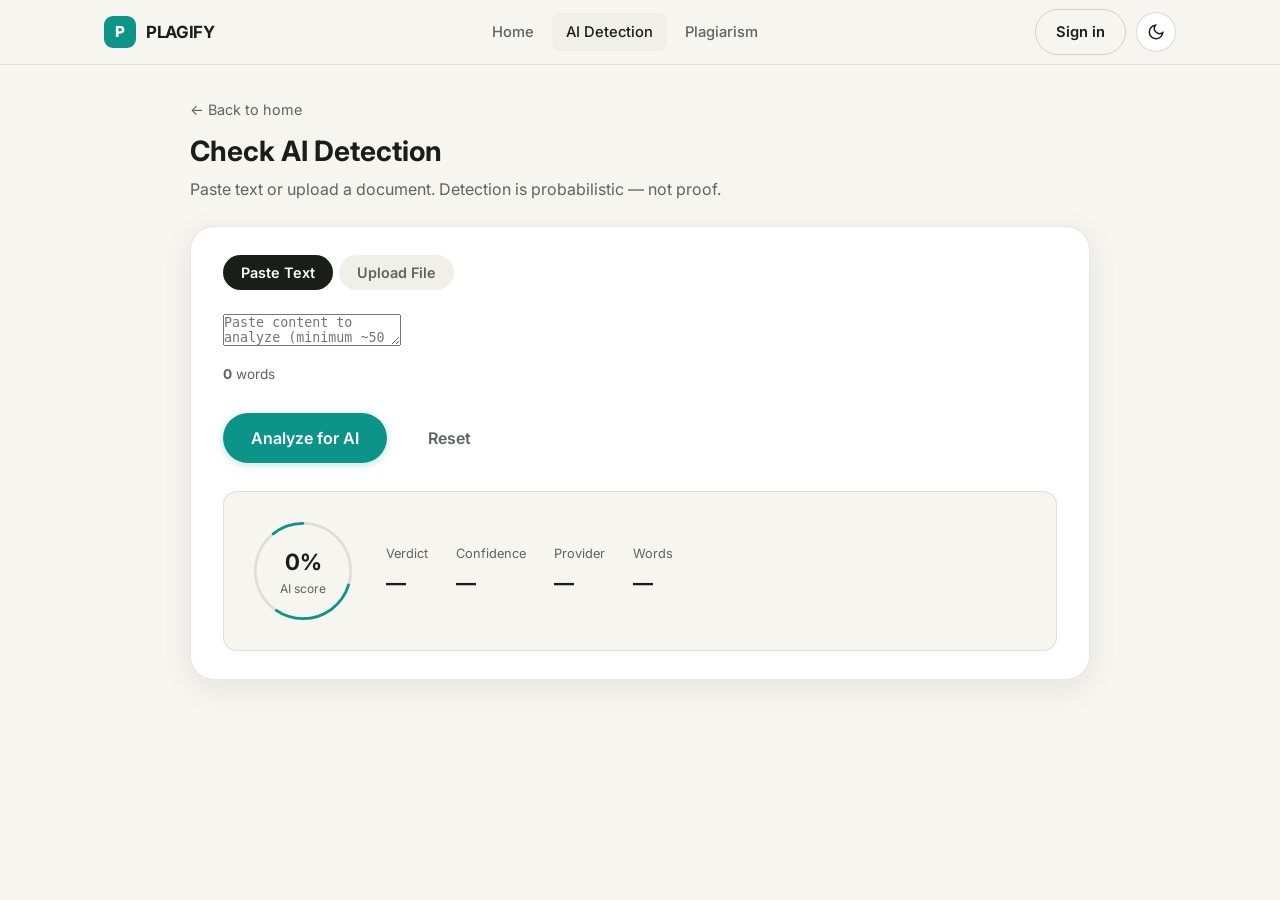
==== frontend/ai-detection.html @ 07a8b906 "v1.0.1" ====
<!DOCTYPE html>
<html lang="en">
<head>
  <meta charset="UTF-8" />
  <meta name="viewport" content="width=device-width, initial-scale=1.0" />
  <title>AI Detection — Plagify</title>
  <link href="https://fonts.googleapis.com/css2?family=Inter:wght@400;500;600;700;800&display=swap" rel="stylesheet" />
  <link rel="stylesheet" href="style.css" />
  <script>(function(){var t=localStorage.getItem("plagify-theme");if(t!=="light"&&t!=="dark"){t=window.matchMedia&&window.matchMedia("(prefers-color-scheme: dark)").matches?"dark":"light";}document.documentElement.setAttribute("data-theme",t);})();</script>
</head>
<body>
  <header class="site-header">
    <div class="container header-inner">
      <a href="index.html" class="logo"><span class="logo-mark">P</span><span class="logo-text">PLAGIFY</span></a>
      <nav class="main-nav" id="mainNav">
        <a href="index.html" class="nav-link">Home</a>
        <a href="ai-detection.html" class="nav-link active">AI Detection</a>
        <a href="plagiarism.html" class="nav-link">Plagiarism</a>
      </nav>
      <div class="header-actions">
        <a href="login.html" class="btn btn-outline" id="signInBtn">Sign in</a>
        <div class="user-menu" id="userMenu" hidden>
          <button type="button" class="user-chip" id="userChip"><span class="user-avatar" id="userAvatar">U</span><span class="user-meta"><span class="user-name" id="userName">Account</span><span class="user-email" id="userEmail"></span></span></button>
          <div class="user-dropdown" id="userDropdown" hidden>
            <button type="button" class="user-dropdown-item" id="profileBtn">Profile / Settings</button>
            <button type="button" class="user-dropdown-item danger" id="logoutBtn">Logout</button>
          </div>
        </div>
        <button class="theme-toggle" id="themeToggle" aria-label="Toggle theme">
          <svg class="icon-sun" width="18" height="18" viewBox="0 0 24 24" fill="none" stroke="currentColor" stroke-width="2"><circle cx="12" cy="12" r="4"/><path d="M12 2v2M12 20v2M4.93 4.93l1.41 1.41M17.66 17.66l1.41 1.41M2 12h2M20 12h2M4.93 19.07l1.41-1.41M17.66 6.34l1.41-1.41"/></svg>
          <svg class="icon-moon" width="18" height="18" viewBox="0 0 24 24" fill="none" stroke="currentColor" stroke-width="2"><path d="M21 12.79A9 9 0 1 1 11.21 3 7 7 0 0 0 21 12.79z"/></svg>
        </button>
        <button class="menu-toggle" id="menuToggle" aria-label="Menu"><span></span><span></span><span></span></button>
      </div>
    </div>
  </header>

  <main class="container tool-page">
    <a href="index.html" class="back-link">← Back to home</a>
    <h1>Check AI Detection</h1>
    <p class="tool-intro">Paste text or upload a document. Detection is probabilistic — not proof.</p>

    <div class="checker-card">
      <div class="checker-tabs">
        <button class="tab-btn active" data-tab="text" type="button">Paste Text</button>
        <button class="tab-btn" data-tab="file" type="button">Upload File</button>
      </div>
      <div class="tab-panel active" data-panel="text">
        <textarea id="aiText" placeholder="Paste content to analyze (minimum ~50 characters)..."></textarea>
        <div class="counter-row"><span><strong id="aiWordCount">0</strong> words</span></div>
      </div>
      <div class="tab-panel" data-panel="file">
        <div class="dropzone" id="aiDropzone">
          <p class="dropzone-title">Drop TXT, PDF, or DOCX</p>
          <p class="dropzone-sub">Max 25MB</p>
          <button class="btn btn-outline" type="button" id="aiBrowseBtn">Browse Files</button>
          <input type="file" id="aiFileInput" hidden accept=".txt,.pdf,.docx,.doc" />
        </div>
        <div class="file-selected" id="aiFileSelected" hidden>
          <div class="file-chip"><span id="aiFileName"></span>
            <button type="button" id="aiRemoveFile">&times;</button>
          </div>
        </div>
      </div>
      <div class="action-row">
        <button class="btn btn-accent btn-large" type="button" id="aiAnalyzeBtn">Analyze for AI</button>
        <button class="btn btn-ghost btn-large" type="button" id="aiResetBtn">Reset</button>
      </div>
      <div class="progress-wrap" id="aiLoading" hidden>
        <div class="progress-track"><div class="progress-fill" style="width:60%"></div></div>
        <p class="progress-label">Running detection…</p>
      </div>
      <p class="error-banner" id="aiError" hidden></p>
      <div class="result-card" id="aiResult" hidden>
        <div class="result-summary">
          <div class="result-ring">
            <svg viewBox="0 0 120 120"><circle class="ring-bg" cx="60" cy="60" r="52"></circle>
              <circle class="ring-fill" id="aiRing" cx="60" cy="60" r="52"></circle></svg>
            <div class="ring-label"><strong id="aiPct">0%</strong><span>AI score</span></div>
          </div>
          <div class="result-metrics">
            <div class="metric"><span class="metric-label">Verdict</span><span class="metric-value" id="aiVerdict">—</span></div>
            <div class="metric"><span class="metric-label">Confidence</span><span class="metric-value" id="aiConf">—</span></div>
            <div class="metric"><span class="metric-label">Provider</span><span class="metric-value" id="aiProvider">—</span></div>
            <div class="metric"><span class="metric-label">Words</span><span class="metric-value" id="aiWords">—</span></div>
          </div>
        </div>
        <p class="disclaimer" id="aiLimitations"></p>
      </div>
    </div>
  </main>

  <div class="modal-overlay" id="profileModal" hidden>
    <div class="modal-card" role="dialog">
      <div class="modal-header">
        <h2>Profile / Settings</h2>
        <button type="button" class="modal-close" id="profileModalClose">&times;</button>
      </div>
      <div class="modal-body">
        <div class="profile-preview">
          <div class="profile-avatar-wrap">
            <span class="user-avatar large" id="profileAvatar">U</span>
            <label class="avatar-upload-btn" for="profilePictureInput" title="Change photo">
              <svg width="14" height="14" viewBox="0 0 24 24" fill="none" stroke="currentColor" stroke-width="2" aria-hidden="true"><path d="M23 19a2 2 0 0 1-2 2H3a2 2 0 0 1-2-2V8a2 2 0 0 1 2-2h4l2-3h6l2 3h4a2 2 0 0 1 2 2z"/><circle cx="12" cy="13" r="4"/></svg>
              <span class="sr-only">Upload profile picture</span>
            </label>
            <input type="file" id="profilePictureInput" accept="image/jpeg,image/png,image/webp,image/gif" hidden />
          </div>
          <div>
            <p class="profile-email" id="profileEmail">—</p>
            <p class="profile-provider" id="profileProvider">local</p>
            <div class="profile-photo-actions">
              <button type="button" class="btn-text-link" id="profilePictureChoose">Change photo</button>
              <button type="button" class="btn-text-link danger" id="profilePictureRemove" hidden>Remove photo</button>
            </div>
          </div>
        </div>
        <div class="input-group">
          <label for="profileNameInput">Username</label>
          <input type="text" id="profileNameInput" maxlength="120" />
        </div>
        <p class="profile-hint">Username and photo can be updated anytime. JPEG, PNG, WebP or GIF · max ~500 KB.</p>
        <div class="modal-actions">
          <button type="button" class="btn btn-accent" id="profileSaveBtn">Save profile</button>
          <button type="button" class="btn btn-outline" id="profileCancelBtn">Cancel</button>
        </div>
        <p class="login-message" id="profileMessage"></p>

        <hr class="profile-divider" />
        <h3 class="profile-section-title">Change password</h3>
        <p class="profile-hint">Password cannot be changed directly. Request an OTP sent to your email, then enter the code with your new password.</p>
        <div class="modal-actions" style="margin-bottom:12px">
          <button type="button" class="btn btn-outline" id="profileRequestOtpBtn">Send OTP to email</button>
        </div>
        <p class="login-message" id="otpMessage"></p>
        <div id="passwordChangeFields" hidden>
          <div class="input-group">
            <label for="profileOtpInput">OTP code</label>
            <input type="text" id="profileOtpInput" maxlength="12" inputmode="numeric" autocomplete="one-time-code" placeholder="6-digit code" />
          </div>
          <div class="input-group">
            <label for="profileNewPassword">New password</label>
            <input type="password" id="profileNewPassword" minlength="6" autocomplete="new-password" placeholder="At least 6 characters" />
          </div>
          <div class="input-group">
            <label for="profileConfirmPassword">Confirm new password</label>
            <input type="password" id="profileConfirmPassword" minlength="6" autocomplete="new-password" placeholder="Repeat new password" />
          </div>
          <div class="modal-actions">
            <button type="button" class="btn btn-accent" id="profileChangePasswordBtn">Update password</button>
          </div>
        </div>
      </div>
    </div>
  </div>

  <script src="api.js"></script>
  <script src="theme.js"></script>
  <script src="ai-detection.js"></script>
</body>
</html>
---- frontend/style.css ----
/* ==========================================
   PLAGIFY — Clever-inspired light theme
   Soft cream background, teal accents, clean UI
   ========================================== */

:root,
[data-theme="light"] {
  --bg-primary: #f6f5ef;
  --bg-secondary: #ffffff;
  --bg-card: #ffffff;
  --bg-muted: #f0efe8;
  --accent: #0d9488;
  --accent-hover: #0f766e;
  --accent-soft: rgba(13, 148, 136, 0.12);
  --accent-border: rgba(13, 148, 136, 0.28);
  --text-main: #191e1a;
  --text-muted: #5c6560;
  --text-light: #8a938e;
  --border-color: rgba(25, 30, 26, 0.1);
  --border-strong: rgba(25, 30, 26, 0.16);
  --radius-sm: 10px;
  --radius-md: 14px;
  --radius-lg: 20px;
  --radius-xl: 24px;
  --shadow-sm: 0 1px 3px rgba(25, 30, 26, 0.06);
  --shadow-md: 0 8px 30px rgba(25, 30, 26, 0.08);
  --shadow-lg: 0 16px 48px rgba(25, 30, 26, 0.1);
  --font-display: 'Inter', system-ui, -apple-system, 'Segoe UI', sans-serif;
  --font-body: 'Inter', system-ui, -apple-system, 'Segoe UI', sans-serif;
  --transition: 0.2s ease;
  --green: #0d9488;
  --green-dark: #0f766e;
  --success: #16a34a;
  --warning: #d97706;
  --danger: #dc2626;
  --header-bg: rgba(246, 245, 239, 0.92);
  --slider-off: #d1d5db;
}

[data-theme="dark"] {
  --bg-primary: #0f1412;
  --bg-secondary: #161c19;
  --bg-card: #1a221e;
  --bg-muted: #222b27;
  --accent: #2dd4bf;
  --accent-hover: #5eead4;
  --accent-soft: rgba(45, 212, 191, 0.14);
  --accent-border: rgba(45, 212, 191, 0.32);
  --text-main: #e8f0ec;
  --text-muted: #9aaba3;
  --text-light: #6b7c74;
  --border-color: rgba(232, 240, 236, 0.1);
  --border-strong: rgba(232, 240, 236, 0.18);
  --shadow-sm: 0 1px 3px rgba(0, 0, 0, 0.35);
  --shadow-md: 0 8px 30px rgba(0, 0, 0, 0.45);
  --shadow-lg: 0 16px 48px rgba(0, 0, 0, 0.5);
  --header-bg: rgba(15, 20, 18, 0.92);
  --slider-off: #3a4540;
  --success: #4ade80;
  --warning: #fbbf24;
  --danger: #f87171;
}

* {
  margin: 0;
  padding: 0;
  box-sizing: border-box;
}

html {
  scroll-behavior: smooth;
}

body {
  background: var(--bg-primary);
  color: var(--text-main);
  transition: background 0.25s ease, color 0.25s ease;
  font-family: var(--font-body);
  line-height: 1.55;
  -webkit-font-smoothing: antialiased;
}

h1, h2, h3, h4 {
  font-family: var(--font-display);
  line-height: 1.25;
  font-weight: 700;
  color: var(--text-main);
}

a {
  color: inherit;
  text-decoration: none;
}

ul {
  list-style: none;
}

button {
  font-family: var(--font-body);
  cursor: pointer;
  border: none;
  background: none;
}

.container {
  width: 100%;
  max-width: 1120px;
  margin: 0 auto;
  padding: 0 24px;
}

.eyebrow {
  display: inline-block;
  color: var(--accent);
  font-weight: 600;
  font-size: 0.78rem;
  letter-spacing: 0.06em;
  text-transform: uppercase;
  margin-bottom: 12px;
}

.btn {
  display: inline-flex;
  align-items: center;
  justify-content: center;
  gap: 8px;
  padding: 11px 20px;
  border-radius: 999px;
  font-weight: 600;
  font-size: 0.92rem;
  transition: transform var(--transition), background var(--transition), color var(--transition), box-shadow var(--transition), border-color var(--transition);
  white-space: nowrap;
}

/* Ensure [hidden] always wins over .btn display rules (e.g. Sign in after login) */
.btn[hidden],
#signInBtn[hidden],
#userMenu[hidden] {
  display: none !important;
}

.btn:active {
  transform: scale(0.98);
}

.btn-accent {
  background: var(--accent);
  color: #fff;
  box-shadow: 0 2px 8px rgba(13, 148, 136, 0.25);
}

.btn-accent:hover {
  background: var(--accent-hover);
}

.btn-outline {
  background: transparent;
  color: var(--text-main);
  border: 1.5px solid var(--border-strong);
}

.btn-outline:hover {
  border-color: var(--accent);
  color: var(--accent);
}

.btn-ghost {
  background: transparent;
  color: var(--text-muted);
  border: 1.5px solid transparent;
}

.btn-ghost:hover {
  color: var(--text-main);
  background: var(--bg-muted);
}

.btn-large {
  padding: 14px 28px;
  font-size: 1rem;
}

/* Theme toggle */
.theme-toggle {
  display: inline-flex;
  align-items: center;
  justify-content: center;
  width: 40px;
  height: 40px;
  border-radius: 999px;
  border: 1.5px solid var(--border-strong);
  background: var(--bg-card);
  color: var(--text-main);
  cursor: pointer;
  transition: background var(--transition), border-color var(--transition), color var(--transition);
  flex-shrink: 0;
}

.theme-toggle:hover {
  border-color: var(--accent);
  color: var(--accent);
  background: var(--accent-soft);
}

.theme-toggle .icon-sun,
.theme-toggle .icon-moon {
  display: none;
}

[data-theme="light"] .theme-toggle .icon-moon {
  display: block;
}

[data-theme="dark"] .theme-toggle .icon-sun {
  display: block;
}

[data-theme="dark"] .tab-btn.active {
  background: var(--accent);
  color: #0f1412;
}

[data-theme="dark"] .d-belly {
  fill: #5eead4;
}


.site-header {
  position: sticky;
  top: 0;
  z-index: 100;
  background: var(--header-bg);
  backdrop-filter: blur(12px);
  border-bottom: 1px solid var(--border-color);
}

.header-inner {
  display: flex;
  align-items: center;
  justify-content: space-between;
  height: 64px;
  gap: 20px;
}

.logo {
  display: flex;
  align-items: center;
  gap: 10px;
  font-weight: 700;
  font-size: 1.05rem;
  letter-spacing: -0.02em;
}

.logo-mark {
  width: 32px;
  height: 32px;
  border-radius: 9px;
  background: var(--accent);
  color: #fff;
  display: flex;
  align-items: center;
  justify-content: center;
  font-weight: 800;
  font-size: 0.95rem;
}

.logo-text {
  color: var(--text-main);
}

.main-nav {
  display: flex;
  align-items: center;
  gap: 4px;
}

.nav-link {
  padding: 8px 14px;
  border-radius: 8px;
  font-size: 0.92rem;
  font-weight: 500;
  color: var(--text-muted);
  transition: color var(--transition), background var(--transition);
}

.nav-link:hover,
.nav-link.active {
  color: var(--text-main);
  background: var(--bg-muted);
}

.header-actions {
  display: flex;
  align-items: center;
  gap: 10px;
}

.menu-toggle {
  display: none;
  flex-direction: column;
  gap: 5px;
  padding: 8px;
}

.menu-toggle span {
  display: block;
  width: 20px;
  height: 2px;
  background: var(--text-main);
  border-radius: 1px;
}

.hero {
  padding: 56px 0 32px;
  text-align: center;
}

.hero-inner {
  max-width: 720px;
  margin: 0 auto;
}

.hero h1 {
  font-size: clamp(2rem, 4.5vw, 2.85rem);
  letter-spacing: -0.03em;
  margin-bottom: 16px;
}

.hero-sub {
  font-size: 1.08rem;
  color: var(--text-muted);
  max-width: 540px;
  margin: 0 auto;
}

.checker-section {
  padding: 24px 0 64px;
}

.checker-card {
  background: var(--bg-card);
  border: 1px solid var(--border-color);
  border-radius: var(--radius-xl);
  box-shadow: var(--shadow-md);
  padding: 28px 32px;
  overflow: hidden;
}

.checker-tabs {
  display: flex;
  gap: 6px;
  margin-bottom: 24px;
  flex-wrap: wrap;
}

.tab-btn {
  padding: 9px 18px;
  border-radius: 999px;
  font-size: 0.9rem;
  font-weight: 600;
  color: var(--text-muted);
  background: var(--bg-muted);
  transition: all var(--transition);
}

.tab-btn:hover {
  color: var(--text-main);
}

.tab-btn.active {
  background: var(--text-main);
  color: #fff;
}

.tab-panel {
  display: none;
}

.tab-panel.active {
  display: block;
}

#inputText {
  width: 100%;
  min-height: 200px;
  padding: 16px 18px;
  border: 1.5px solid var(--border-color);
  border-radius: var(--radius-md);
  background: var(--bg-primary);
  color: var(--text-main);
  font-family: var(--font-body);
  font-size: 0.98rem;
  line-height: 1.6;
  resize: vertical;
  transition: border-color var(--transition);
}

#inputText:focus {
  outline: none;
  border-color: var(--accent);
}

#inputText::placeholder {
  color: var(--text-light);
}

.counter-row {
  display: flex;
  flex-wrap: wrap;
  gap: 16px;
  margin-top: 12px;
  font-size: 0.85rem;
  color: var(--text-muted);
}

.min-note {
  margin-left: auto;
  color: var(--text-light);
}

.dropzone {
  border: 2px dashed var(--border-strong);
  border-radius: var(--radius-md);
  padding: 40px 24px;
  text-align: center;
  background: var(--bg-primary);
  transition: border-color var(--transition), background var(--transition);
}

.dropzone.dragover {
  border-color: var(--accent);
  background: var(--accent-soft);
}

.dropzone-icon {
  color: var(--accent);
  margin-bottom: 12px;
}

.dropzone-title {
  font-weight: 600;
  margin-bottom: 6px;
}

.dropzone-sub {
  font-size: 0.9rem;
  color: var(--text-muted);
  margin-bottom: 18px;
}

.file-selected {
  margin-top: 16px;
}

.file-chip {
  display: inline-flex;
  align-items: center;
  gap: 10px;
  padding: 10px 14px;
  background: var(--bg-muted);
  border-radius: 999px;
  font-size: 0.9rem;
  font-weight: 500;
}

.file-chip button {
  font-size: 1.2rem;
  color: var(--text-muted);
  line-height: 1;
  padding: 0 4px;
}

.file-chip button:hover {
  color: var(--danger);
}

.url-field {
  margin-bottom: 16px;
}

.url-field label {
  display: block;
  font-size: 0.88rem;
  font-weight: 600;
  margin-bottom: 6px;
  color: var(--text-muted);
}

.url-field input {
  width: 100%;
  padding: 12px 14px;
  border: 1.5px solid var(--border-color);
  border-radius: var(--radius-sm);
  background: var(--bg-primary);
  font-size: 0.95rem;
  color: var(--text-main);
}

.url-field input:focus {
  outline: none;
  border-color: var(--accent);
}

.settings-panel {
  margin-top: 28px;
  padding-top: 24px;
  border-top: 1px solid var(--border-color);
}

.settings-title {
  font-size: 0.95rem;
  margin-bottom: 16px;
}

.settings-grid {
  display: grid;
  grid-template-columns: repeat(2, 1fr);
  gap: 12px 24px;
  margin-bottom: 20px;
}

.toggle-row {
  display: flex;
  align-items: center;
  justify-content: space-between;
  gap: 12px;
  font-size: 0.9rem;
  color: var(--text-muted);
  cursor: pointer;
}

.switch {
  position: relative;
  width: 42px;
  height: 24px;
  flex-shrink: 0;
}

.switch input {
  opacity: 0;
  width: 0;
  height: 0;
}

.slider {
  position: absolute;
  inset: 0;
  background: var(--slider-off);
  border-radius: 999px;
  transition: background var(--transition);
}

.slider::before {
  content: '';
  position: absolute;
  width: 18px;
  height: 18px;
  left: 3px;
  top: 3px;
  background: #fff;
  border-radius: 50%;
  transition: transform var(--transition);
  box-shadow: 0 1px 3px rgba(0,0,0,0.15);
}

.switch input:checked + .slider {
  background: var(--accent);
}

.switch input:checked + .slider::before {
  transform: translateX(18px);
}

.scan-mode-row {
  display: flex;
  flex-wrap: wrap;
  align-items: center;
  gap: 12px;
}

.scan-mode-label {
  font-size: 0.9rem;
  font-weight: 600;
  color: var(--text-muted);
}

.scan-mode-options {
  display: flex;
  gap: 6px;
  flex-wrap: wrap;
}

.mode-btn {
  padding: 7px 14px;
  border-radius: 999px;
  font-size: 0.85rem;
  font-weight: 600;
  color: var(--text-muted);
  background: var(--bg-muted);
  border: 1.5px solid transparent;
  transition: all var(--transition);
}

.mode-btn:hover {
  color: var(--text-main);
}

.mode-btn.active {
  background: var(--accent-soft);
  color: var(--accent);
  border-color: var(--accent-border);
}

.action-row {
  display: flex;
  gap: 12px;
  margin-top: 28px;
  flex-wrap: wrap;
}

.progress-wrap {
  margin-top: 28px;
  text-align: center;
}

.progress-track {
  height: 6px;
  background: var(--bg-muted);
  border-radius: 999px;
  overflow: hidden;
  margin-bottom: 12px;
}

.progress-fill {
  height: 100%;
  width: 0%;
  background: var(--accent);
  border-radius: 999px;
  transition: width 0.3s ease;
}

.progress-label {
  font-size: 0.9rem;
  color: var(--text-muted);
  margin-bottom: 16px;
}

.dino-wrap {
  max-width: 200px;
  margin: 0 auto 8px;
}

.dino-svg {
  width: 100%;
  height: auto;
}

.d-body, .d-tail, .d-spikes, .d-leg, .d-arm, .d-upper-jaw, .d-lower-jaw {
  fill: var(--accent);
}

.d-belly {
  fill: #5eead4;
}

.d-eye-white {
  fill: #fff;
}

.d-eye {
  fill: var(--text-main);
}

.d-teeth {
  stroke: #fff;
  stroke-width: 1.5;
  fill: none;
}

.dino-caption {
  font-size: 0.88rem;
  color: var(--text-muted);
}

.result-card {
  margin-top: 28px;
  padding: 24px;
  background: var(--bg-primary);
  border-radius: var(--radius-md);
  border: 1px solid var(--border-color);
  display: flex;
  align-items: center;
  gap: 28px;
  flex-wrap: wrap;
}

.result-summary {
  display: flex;
  align-items: center;
  gap: 28px;
  flex: 1;
  flex-wrap: wrap;
}

.result-ring {
  position: relative;
  width: 110px;
  height: 110px;
  flex-shrink: 0;
}

.result-ring svg {
  width: 100%;
  height: 100%;
  transform: rotate(-90deg);
}

.ring-bg {
  fill: none;
  stroke: var(--bg-muted);
  stroke-width: 8;
}

.ring-fill {
  fill: none;
  stroke: var(--accent);
  stroke-width: 8;
  stroke-linecap: round;
  stroke-dasharray: 327;
  stroke-dashoffset: 327;
  transition: stroke-dashoffset 0.8s ease;
}

.ring-label {
  position: absolute;
  inset: 0;
  display: flex;
  flex-direction: column;
  align-items: center;
  justify-content: center;
}

.ring-label strong {
  font-size: 1.4rem;
  font-weight: 700;
}

.ring-label span {
  font-size: 0.75rem;
  color: var(--text-muted);
}

.result-metrics {
  display: flex;
  gap: 28px;
  flex-wrap: wrap;
}

.metric {
  display: flex;
  flex-direction: column;
  gap: 4px;
}

.metric-label {
  font-size: 0.8rem;
  color: var(--text-muted);
}

.metric-value {
  font-size: 1.25rem;
  font-weight: 700;
}

.features-section {
  padding: 72px 0;
}

.section-heading {
  text-align: center;
  margin-bottom: 40px;
}

.section-heading h2 {
  font-size: clamp(1.5rem, 3vw, 1.9rem);
  letter-spacing: -0.02em;
}

.features-grid {
  display: grid;
  grid-template-columns: repeat(auto-fill, minmax(280px, 1fr));
  gap: 20px;
}

.feature-card {
  background: var(--bg-card);
  border: 1px solid var(--border-color);
  border-radius: var(--radius-md);
  padding: 24px;
  transition: box-shadow var(--transition), border-color var(--transition);
}

.feature-card:hover {
  box-shadow: var(--shadow-sm);
  border-color: var(--accent-border);
}

.feature-icon {
  width: 44px;
  height: 44px;
  border-radius: 12px;
  background: var(--accent-soft);
  color: var(--accent);
  display: flex;
  align-items: center;
  justify-content: center;
  margin-bottom: 14px;
}

.feature-card h3 {
  font-size: 1.05rem;
  margin-bottom: 8px;
}

.feature-card p {
  font-size: 0.92rem;
  color: var(--text-muted);
  line-height: 1.55;
}

.stats-section {
  padding: 48px 0;
  background: var(--bg-secondary);
  border-top: 1px solid var(--border-color);
  border-bottom: 1px solid var(--border-color);
}

.stats-grid {
  display: grid;
  grid-template-columns: repeat(4, 1fr);
  gap: 24px;
  text-align: center;
}

.stat-block strong {
  display: block;
  font-size: 1.75rem;
  font-weight: 800;
  color: var(--accent);
  letter-spacing: -0.02em;
  margin-bottom: 4px;
}

.stat-block span {
  font-size: 0.88rem;
  color: var(--text-muted);
}

.testimonials-section {
  padding: 72px 0;
}

.testimonial-slider {
  position: relative;
  overflow: hidden;
}

.testimonial-track {
  display: flex;
  gap: 20px;
  transition: transform 0.4s ease;
}

.testimonial-card {
  flex: 0 0 calc(33.333% - 14px);
  min-width: 260px;
  background: var(--bg-card);
  border: 1px solid var(--border-color);
  border-radius: var(--radius-md);
  padding: 24px;
}

.testimonial-card p {
  font-size: 0.95rem;
  color: var(--text-muted);
  margin-bottom: 16px;
  line-height: 1.6;
}

.testimonial-author strong {
  display: block;
  font-size: 0.92rem;
}

.testimonial-author span {
  font-size: 0.82rem;
  color: var(--text-light);
}

.slider-dots {
  display: flex;
  justify-content: center;
  gap: 8px;
  margin-top: 24px;
}

.slider-dots button {
  width: 8px;
  height: 8px;
  border-radius: 50%;
  background: var(--border-strong);
  transition: background var(--transition), transform var(--transition);
}

.slider-dots button.active {
  background: var(--accent);
  transform: scale(1.2);
}

.faq-section {
  padding: 72px 0 80px;
}

.faq-list {
  max-width: 720px;
  margin: 0 auto;
}

.faq-item {
  border-bottom: 1px solid var(--border-color);
}

.faq-question {
  width: 100%;
  display: flex;
  align-items: center;
  justify-content: space-between;
  gap: 16px;
  padding: 18px 0;
  text-align: left;
  font-size: 1rem;
  font-weight: 600;
  color: var(--text-main);
}

.faq-icon {
  font-size: 1.25rem;
  color: var(--text-muted);
  transition: transform var(--transition);
}

.faq-item.open .faq-icon {
  transform: rotate(45deg);
}

.faq-answer {
  max-height: 0;
  overflow: hidden;
  transition: max-height 0.3s ease;
}

.faq-item.open .faq-answer {
  max-height: 200px;
}

.faq-answer p {
  padding-bottom: 18px;
  font-size: 0.95rem;
  color: var(--text-muted);
  line-height: 1.6;
}

.site-footer {
  background: var(--bg-secondary);
  border-top: 1px solid var(--border-color);
  padding: 48px 0 24px;
}

.footer-grid {
  display: grid;
  grid-template-columns: 1.5fr 1fr 1fr 1fr;
  gap: 32px;
  margin-bottom: 36px;
}

.footer-brand p {
  font-size: 0.9rem;
  color: var(--text-muted);
  margin: 12px 0 16px;
  max-width: 260px;
}

.social-icons {
  display: flex;
  gap: 12px;
}

.social-icons a {
  width: 36px;
  height: 36px;
  border-radius: 10px;
  background: var(--bg-muted);
  display: flex;
  align-items: center;
  justify-content: center;
  color: var(--text-muted);
  transition: color var(--transition), background var(--transition);
}

.social-icons a:hover {
  color: var(--accent);
  background: var(--accent-soft);
}

.footer-col h4 {
  font-size: 0.88rem;
  margin-bottom: 14px;
  color: var(--text-main);
}

.footer-col a {
  display: block;
  font-size: 0.9rem;
  color: var(--text-muted);
  padding: 5px 0;
  transition: color var(--transition);
}

.footer-col a:hover {
  color: var(--accent);
}

.footer-bottom {
  padding-top: 20px;
  border-top: 1px solid var(--border-color);
  text-align: center;
  font-size: 0.85rem;
  color: var(--text-light);
}

@media (max-width: 900px) {
  .main-nav {
    position: absolute;
    top: 64px;
    left: 0;
    right: 0;
    background: var(--bg-primary);
    border-bottom: 1px solid var(--border-color);
    flex-direction: column;
    gap: 0;
    max-height: 0;
    overflow: hidden;
    transition: max-height var(--transition);
  }

  .main-nav.open {
    max-height: 320px;
  }

  .main-nav .nav-link {
    padding: 14px 24px;
    border-top: 1px solid var(--border-color);
    border-radius: 0;
  }

  .menu-toggle {
    display: flex;
  }

  .header-actions .btn-ghost {
    display: none;
  }

  .stats-grid {
    grid-template-columns: repeat(2, 1fr);
  }

  .footer-grid {
    grid-template-columns: 1fr 1fr;
  }

  .testimonial-card {
    flex: 0 0 calc(50% - 10px);
  }
}

@media (max-width: 600px) {
  .checker-card {
    padding: 20px;
  }

  .settings-grid {
    grid-template-columns: 1fr;
  }

  .features-grid {
    grid-template-columns: 1fr;
  }

  .stats-grid {
    grid-template-columns: 1fr;
  }

  .result-card {
    flex-direction: column;
    align-items: flex-start;
  }

  .action-row {
    flex-direction: column;
  }

  .action-row .btn {
    width: 100%;
  }

  .footer-grid {
    grid-template-columns: 1fr;
  }

  .testimonial-card {
    flex: 0 0 100%;
  }

  .hero {
    padding: 40px 0 24px;
  }
}


/* ---------- User menu (logged-in header) ---------- */
.user-menu {
  position: relative;
}

.user-chip {
  display: inline-flex;
  align-items: center;
  gap: 10px;
  padding: 4px 10px 4px 4px;
  border-radius: 999px;
  border: 1.5px solid var(--border-strong);
  background: var(--bg-card);
  cursor: pointer;
  color: var(--text-main);
  font-family: var(--font-body);
  max-width: 220px;
  transition: border-color var(--transition), background var(--transition);
}

.user-chip:hover {
  border-color: var(--accent);
  background: var(--accent-soft);
}

.user-avatar {
  width: 32px;
  height: 32px;
  border-radius: 50%;
  background: var(--accent);
  color: #fff;
  display: inline-flex;
  align-items: center;
  justify-content: center;
  font-size: 0.75rem;
  font-weight: 700;
  flex-shrink: 0;
  background-size: cover;
  background-position: center;
}

.user-avatar.large {
  width: 48px;
  height: 48px;
  font-size: 1rem;
}

.user-avatar.has-photo {
  color: transparent;
}

.user-meta {
  display: flex;
  flex-direction: column;
  align-items: flex-start;
  min-width: 0;
  text-align: left;
}

.user-name {
  font-size: 0.82rem;
  font-weight: 600;
  white-space: nowrap;
  overflow: hidden;
  text-overflow: ellipsis;
  max-width: 140px;
}

.user-email {
  font-size: 0.72rem;
  color: var(--text-muted);
  white-space: nowrap;
  overflow: hidden;
  text-overflow: ellipsis;
  max-width: 140px;
}

.user-caret {
  color: var(--text-muted);
  flex-shrink: 0;
}

.user-dropdown {
  position: absolute;
  top: calc(100% + 8px);
  right: 0;
  min-width: 180px;
  background: var(--bg-card);
  border: 1px solid var(--border-color);
  border-radius: 12px;
  box-shadow: var(--shadow-md);
  padding: 6px;
  z-index: 200;
}

.user-dropdown-item {
  display: block;
  width: 100%;
  text-align: left;
  padding: 10px 12px;
  border-radius: 8px;
  font-size: 0.9rem;
  font-weight: 500;
  color: var(--text-main);
  font-family: var(--font-body);
  transition: background var(--transition);
}

.user-dropdown-item:hover {
  background: var(--bg-muted);
}

.user-dropdown-item.danger {
  color: var(--danger);
}

/* Modal */
.modal-overlay {
  position: fixed;
  inset: 0;
  background: rgba(0, 0, 0, 0.45);
  display: flex;
  align-items: center;
  justify-content: center;
  z-index: 300;
  padding: 24px;
}

.modal-overlay[hidden] {
  display: none !important;
}

.modal-card {
  width: 100%;
  max-width: 420px;
  background: var(--bg-card);
  border: 1px solid var(--border-color);
  border-radius: var(--radius-lg);
  box-shadow: var(--shadow-lg);
  overflow: hidden;
}

.modal-header {
  display: flex;
  align-items: center;
  justify-content: space-between;
  padding: 18px 20px;
  border-bottom: 1px solid var(--border-color);
}

.modal-header h2 {
  font-size: 1.1rem;
}

.modal-close {
  font-size: 1.5rem;
  line-height: 1;
  color: var(--text-muted);
  padding: 4px 8px;
}

.modal-close:hover {
  color: var(--text-main);
}

.modal-body {
  padding: 20px;
}

.profile-preview {
  display: flex;
  align-items: center;
  gap: 14px;
  margin-bottom: 20px;
}

.profile-email {
  font-weight: 600;
  font-size: 0.95rem;
}

.profile-provider {
  font-size: 0.82rem;
  color: var(--text-muted);
}

.profile-avatar-wrap {
  position: relative;
  flex-shrink: 0;
}

.profile-avatar-wrap .user-avatar.large {
  width: 64px;
  height: 64px;
  font-size: 1.15rem;
}

.avatar-upload-btn {
  position: absolute;
  right: -2px;
  bottom: -2px;
  width: 28px;
  height: 28px;
  border-radius: 50%;
  background: var(--accent);
  color: #fff;
  display: inline-flex;
  align-items: center;
  justify-content: center;
  cursor: pointer;
  border: 2px solid var(--bg-card);
  box-shadow: var(--shadow-sm);
  transition: background var(--transition), transform var(--transition);
}

.avatar-upload-btn:hover {
  background: var(--accent-hover);
  transform: scale(1.05);
}

.profile-photo-actions {
  display: flex;
  flex-wrap: wrap;
  gap: 10px;
  margin-top: 6px;
}

.btn-text-link {
  background: none;
  border: none;
  padding: 0;
  font-size: 0.82rem;
  font-weight: 600;
  color: var(--accent);
  cursor: pointer;
  font-family: var(--font-body);
}

.btn-text-link:hover {
  text-decoration: underline;
}

.btn-text-link.danger {
  color: var(--danger);
}

.profile-hint {
  font-size: 0.8rem;
  color: var(--text-light);
  margin: -4px 0 14px;
  line-height: 1.4;
}

.profile-divider {
  border: none;
  border-top: 1px solid var(--border-color);
  margin: 20px 0 14px;
}

.profile-section-title {
  font-size: 0.95rem;
  font-weight: 700;
  margin: 0 0 8px;
  color: var(--text-main);
}

.sr-only {
  position: absolute;
  width: 1px;
  height: 1px;
  padding: 0;
  margin: -1px;
  overflow: hidden;
  clip: rect(0, 0, 0, 0);
  white-space: nowrap;
  border: 0;
}

.modal-body .input-group {
  margin-bottom: 12px;
}

.modal-body .input-group label {
  display: block;
  font-size: 0.85rem;
  font-weight: 600;
  color: var(--text-muted);
  margin-bottom: 6px;
}

.modal-body .input-group input {
  width: 100%;
  padding: 11px 12px;
  border: 1.5px solid var(--border-color);
  border-radius: 10px;
  background: var(--bg-primary);
  color: var(--text-main);
  font-size: 0.95rem;
  font-family: var(--font-body);
}

.modal-body .input-group input:focus {
  outline: none;
  border-color: var(--accent);
}

.modal-hint {
  font-size: 0.8rem;
  color: var(--text-light);
  margin-bottom: 16px;
}

.modal-actions {
  display: flex;
  gap: 10px;
  flex-wrap: wrap;
}

.login-message.success {
  color: var(--success);
  margin-top: 12px;
  font-size: 0.9rem;
}

.login-message.error {
  color: var(--danger);
  margin-top: 12px;
  font-size: 0.9rem;
}

@media (max-width: 600px) {
  .user-meta {
    display: none;
  }
  .user-chip {
    padding: 4px;
  }
}

/* ========== How it works — animated pipeline ========== */
.how-section {
  padding: 8px 0 48px;
}
.how-heading {
  text-align: center;
  margin-bottom: 36px;
}
.how-lead {
  max-width: 560px;
  margin: 10px auto 0;
  color: var(--text-muted);
  font-size: 1.02rem;
}
.pipeline {
  display: grid;
  grid-template-columns: 1fr;
  gap: 0;
  max-width: 720px;
  margin: 0 auto;
}
.pipe-step {
  display: grid;
  grid-template-columns: 88px 1fr;
  gap: 20px;
  align-items: center;
  background: var(--bg-card);
  border: 1px solid var(--border-color);
  border-radius: var(--radius-lg);
  padding: 18px 22px;
  box-shadow: var(--shadow-sm);
  opacity: 0.45;
  transform: translateY(8px);
  transition: opacity 0.45s ease, transform 0.45s ease, border-color 0.3s ease, box-shadow 0.3s ease;
}
.pipe-step.is-active {
  opacity: 1;
  transform: translateY(0);
  border-color: var(--accent-border);
  box-shadow: var(--shadow-md);
}
.pipe-step.is-done {
  opacity: 0.85;
  transform: translateY(0);
}
.pipe-connector {
  display: flex;
  justify-content: center;
  height: 28px;
  position: relative;
}
.pipe-connector span {
  width: 2px;
  height: 100%;
  background: var(--border-strong);
  border-radius: 2px;
  position: relative;
  overflow: hidden;
}
.pipe-connector span::after {
  content: '';
  position: absolute;
  left: 0;
  top: -100%;
  width: 100%;
  height: 100%;
  background: var(--accent);
  animation: none;
}
.pipeline.is-animating .pipe-connector.is-flowing span::after {
  animation: connector-flow 0.7s ease forwards;
}
@keyframes connector-flow {
  from { top: -100%; }
  to   { top: 100%; }
}

.pipe-num {
  display: block;
  font-size: 0.72rem;
  font-weight: 700;
  letter-spacing: 0.08em;
  color: var(--accent);
  margin-bottom: 4px;
}
.pipe-body h3 {
  font-size: 1.05rem;
  margin-bottom: 6px;
}
.pipe-body p {
  font-size: 0.9rem;
  color: var(--text-muted);
  line-height: 1.5;
  margin: 0;
}

/* Visuals */
.pipe-visual {
  width: 88px;
  height: 72px;
  display: flex;
  align-items: center;
  justify-content: center;
  background: var(--bg-muted);
  border-radius: 12px;
  flex-shrink: 0;
  overflow: hidden;
}

.viz-doc {
  width: 42px;
  height: 52px;
  background: var(--bg-card);
  border: 1.5px solid var(--border-strong);
  border-radius: 6px;
  padding: 8px 6px;
  display: flex;
  flex-direction: column;
  gap: 5px;
  box-shadow: var(--shadow-sm);
}
.viz-doc .viz-line {
  height: 3px;
  background: var(--text-light);
  border-radius: 2px;
  width: 100%;
}
.viz-doc .viz-line.short { width: 55%; }
.viz-doc .viz-line.med { width: 75%; }
.viz-doc-in.is-pulse .viz-line {
  animation: line-pulse 1.2s ease-in-out infinite;
}
.viz-doc-in.is-pulse .viz-line:nth-child(2) { animation-delay: 0.15s; }
.viz-doc-in.is-pulse .viz-line:nth-child(3) { animation-delay: 0.3s; }
.viz-doc-in.is-pulse .viz-line:nth-child(4) { animation-delay: 0.45s; }
@keyframes line-pulse {
  0%, 100% { opacity: 0.5; transform: scaleX(1); }
  50% { opacity: 1; transform: scaleX(0.95); }
}

.viz-tokens {
  display: flex;
  flex-wrap: wrap;
  gap: 4px;
  justify-content: center;
  padding: 4px;
}
.viz-tokens .tok {
  font-size: 0.62rem;
  font-weight: 600;
  padding: 3px 6px;
  background: var(--accent-soft);
  color: var(--accent);
  border-radius: 6px;
  opacity: 0;
  transform: translateY(4px);
}
.pipe-step.is-active .viz-tokens .tok {
  animation: tok-in 0.4s ease forwards;
}
.pipe-step.is-active .viz-tokens .tok:nth-child(1) { animation-delay: 0.05s; }
.pipe-step.is-active .viz-tokens .tok:nth-child(2) { animation-delay: 0.12s; }
.pipe-step.is-active .viz-tokens .tok:nth-child(3) { animation-delay: 0.19s; }
.pipe-step.is-active .viz-tokens .tok:nth-child(4) { animation-delay: 0.26s; }
.pipe-step.is-active .viz-tokens .tok:nth-child(5) { animation-delay: 0.33s; }
@keyframes tok-in {
  to { opacity: 1; transform: translateY(0); }
}

.viz-ngrams {
  display: flex;
  flex-direction: column;
  gap: 5px;
  align-items: center;
}
.viz-ngrams .ng {
  font-size: 0.58rem;
  font-weight: 600;
  padding: 3px 7px;
  background: var(--bg-card);
  border: 1px solid var(--accent-border);
  color: var(--accent);
  border-radius: 999px;
  white-space: nowrap;
  opacity: 0;
  transform: scale(0.85);
}
.pipe-step.is-active .viz-ngrams .ng {
  animation: ng-in 0.45s ease forwards;
}
.pipe-step.is-active .viz-ngrams .ng:nth-child(1) { animation-delay: 0.08s; }
.pipe-step.is-active .viz-ngrams .ng:nth-child(2) { animation-delay: 0.2s; }
.pipe-step.is-active .viz-ngrams .ng:nth-child(3) { animation-delay: 0.32s; }
@keyframes ng-in {
  to { opacity: 1; transform: scale(1); }
}

.viz-compare {
  display: flex;
  align-items: center;
  gap: 6px;
}
.viz-doc.small {
  width: 28px;
  height: 36px;
  font-size: 0.55rem;
  font-weight: 700;
  color: var(--accent);
  align-items: center;
  justify-content: center;
  padding: 0;
}
.viz-vs {
  font-size: 0.9rem;
  color: var(--text-light);
  font-weight: 600;
}
.viz-store {
  display: flex;
  flex-direction: column;
  gap: 4px;
}
.store-item {
  width: 22px;
  height: 10px;
  background: var(--accent-soft);
  border: 1px solid var(--accent-border);
  border-radius: 3px;
  opacity: 0.5;
}
.pipe-step.is-active .store-item {
  animation: store-glow 1s ease-in-out infinite alternate;
}
.pipe-step.is-active .store-item:nth-child(2) { animation-delay: 0.2s; }
.pipe-step.is-active .store-item:nth-child(3) { animation-delay: 0.4s; }
@keyframes store-glow {
  from { opacity: 0.4; }
  to   { opacity: 1; box-shadow: 0 0 6px var(--accent-soft); }
}

.viz-score {
  position: relative;
  width: 52px;
  height: 52px;
  display: flex;
  align-items: center;
  justify-content: center;
}
.score-ring {
  width: 52px;
  height: 52px;
  transform: rotate(-90deg);
}
.ring-bg {
  fill: none;
  stroke: var(--border-color);
  stroke-width: 3;
}
.ring-fill {
  fill: none;
  stroke: var(--accent);
  stroke-width: 3;
  stroke-linecap: round;
  stroke-dasharray: 97;
  stroke-dashoffset: 97;
}
.pipe-step.is-active .ring-fill {
  animation: ring-draw 1.1s ease forwards;
}
@keyframes ring-draw {
  to { stroke-dashoffset: 28; }
}
.score-label {
  position: absolute;
  font-size: 0.7rem;
  font-weight: 800;
  color: var(--accent);
}

.how-footnote {
  text-align: center;
  max-width: 640px;
  margin: 28px auto 0;
  font-size: 0.88rem;
  color: var(--text-light);
  line-height: 1.5;
}

@media (max-width: 600px) {
  .pipe-step {
    grid-template-columns: 64px 1fr;
    gap: 14px;
    padding: 14px 16px;
  }
  .pipe-visual { width: 64px; height: 60px; }
  .pipe-body h3 { font-size: 0.98rem; }
  .pipe-body p { font-size: 0.85rem; }
}

@media (prefers-reduced-motion: reduce) {
  .pipe-step {
    opacity: 1;
    transform: none;
    transition: none;
  }
  .pipe-step.is-active,
  .pipe-step.is-done {
    opacity: 1;
    transform: none;
  }
  .pipeline.is-animating .pipe-connector.is-flowing span::after {
    animation: none;
    top: 0;
    background: var(--accent);
  }
  .viz-doc-in.is-pulse .viz-line,
  .pipe-step.is-active .viz-tokens .tok,
  .pipe-step.is-active .viz-ngrams .ng,
  .pipe-step.is-active .store-item,
  .pipe-step.is-active .ring-fill {
    animation: none !important;
    opacity: 1;
    transform: none;
    stroke-dashoffset: 28;
  }
}

/* Dashboard feature choices */
.dashboard-section { padding: 24px 0 72px; }
.feature-choice-grid {
  display: grid;
  grid-template-columns: repeat(auto-fit, minmax(280px, 1fr));
  gap: 20px;
}
.choice-card {
  display: block;
  background: var(--bg-card);
  border: 1px solid var(--border-color);
  border-radius: var(--radius-xl);
  padding: 28px;
  box-shadow: var(--shadow-md);
  transition: border-color var(--transition), transform var(--transition), box-shadow var(--transition);
  color: inherit;
}
.choice-card:hover {
  border-color: var(--accent-border);
  transform: translateY(-2px);
  box-shadow: var(--shadow-lg);
}
.choice-icon {
  width: 52px; height: 52px; border-radius: 14px;
  display: flex; align-items: center; justify-content: center;
  margin-bottom: 16px;
  background: var(--accent-soft); color: var(--accent);
}
.choice-card h2 { font-size: 1.25rem; margin-bottom: 10px; }
.choice-card p { color: var(--text-muted); font-size: 0.95rem; margin-bottom: 18px; line-height: 1.55; }
.choice-cta { font-weight: 600; color: var(--accent); font-size: 0.95rem; }
.privacy-banner {
  margin-top: 28px; padding: 14px 18px; border-radius: var(--radius-md);
  background: var(--bg-muted); border: 1px solid var(--border-color);
  font-size: 0.9rem; color: var(--text-muted);
}
.tool-page { padding: 32px 0 64px; max-width: 900px; }
.tool-page h1 { margin: 12px 0 8px; font-size: 1.75rem; }
.tool-intro { color: var(--text-muted); margin-bottom: 24px; }
.back-link { color: var(--text-muted); font-size: 0.9rem; }
.back-link:hover { color: var(--accent); }
.error-banner {
  margin-top: 16px; padding: 12px 14px; border-radius: 10px;
  background: rgba(220, 38, 38, 0.1); color: var(--danger); font-size: 0.92rem;
}
.disclaimer { margin-top: 14px; font-size: 0.88rem; color: var(--text-muted); line-height: 1.5; }
.passage-list { margin-top: 20px; display: flex; flex-direction: column; gap: 12px; }
.passage-item {
  padding: 14px; border-radius: 12px; border: 1px solid var(--border-color);
  background: var(--bg-primary); font-size: 0.9rem;
}
.passage-meta { font-size: 0.78rem; color: var(--accent); font-weight: 600; margin-bottom: 6px; text-transform: uppercase; }
.auth-gate {
  text-align: center; padding: 48px 24px; background: var(--bg-card);
  border-radius: var(--radius-xl); border: 1px solid var(--border-color);
}
.auth-gate p { margin-bottom: 16px; color: var(--text-muted); }
.muted { color: var(--text-muted); font-size: 0.92rem; }
.input-group { margin-bottom: 14px; }
.input-group label { display: block; font-size: 0.85rem; font-weight: 600; color: var(--text-muted); margin-bottom: 6px; }
.input-group input {
  width: 100%; padding: 11px 12px; border: 1.5px solid var(--border-color);
  border-radius: 10px; background: var(--bg-primary); color: var(--text-main);
  font-family: var(--font-body);
}
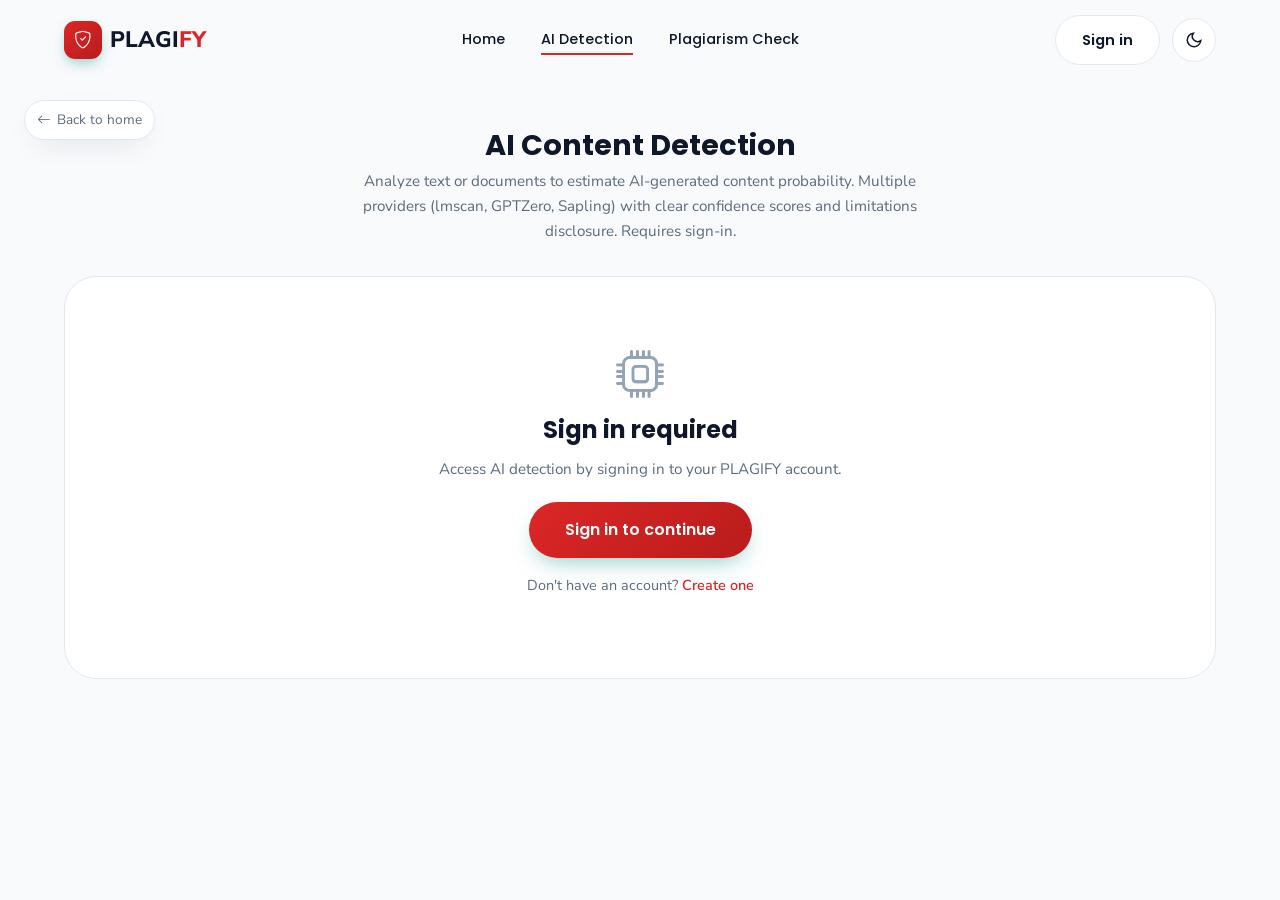
==== commit 280fe9ca: "v1.1.2" ====
--- a/frontend/ai-detection.html
+++ b/frontend/ai-detection.html
@@ -1,100 +1,209 @@
 <!DOCTYPE html>
 <html lang="en">
 <head>
-  <meta charset="UTF-8" />
-  <meta name="viewport" content="width=device-width, initial-scale=1.0" />
-  <title>AI Detection — Plagify</title>
-  <link href="https://fonts.googleapis.com/css2?family=Inter:wght@400;500;600;700;800&display=swap" rel="stylesheet" />
-  <link rel="stylesheet" href="style.css" />
-  <script>(function(){var t=localStorage.getItem("plagify-theme");if(t!=="light"&&t!=="dark"){t=window.matchMedia&&window.matchMedia("(prefers-color-scheme: dark)").matches?"dark":"light";}document.documentElement.setAttribute("data-theme",t);})();</script>
+  <meta charset="UTF-8">
+  <meta name="viewport" content="width=device-width, initial-scale=1.0">
+  <meta name="description" content="PLAGIFY AI Detection - Analyze text for AI-generated content probability using multiple detection providers">
+  <title>AI Detection — PLAGIFY</title>
+  <link rel="preconnect" href="https://fonts.googleapis.com">
+  <link rel="preconnect" href="https://fonts.gstatic.com" crossorigin>
+  <link href="https://fonts.googleapis.com/css2?family=Poppins:wght@400;500;600;700;800&family=Nunito+Sans:wght@400;500;600;700&display=swap" rel="stylesheet">
+  <link rel="stylesheet" href="https://cdn.jsdelivr.net/npm/bootstrap-icons@1.11.3/font/bootstrap-icons.css">
+  <link rel="stylesheet" href="style.css">
+  <script>
+    (function(){var t=localStorage.getItem("plagify-theme");if(t!=="light"&&t!=="dark"){t=window.matchMedia&&window.matchMedia("(prefers-color-scheme: dark)").matches?"dark":"light";}document.documentElement.setAttribute("data-theme",t);})();
+  </script>
 </head>
 <body>
-  <header class="site-header">
+  <header class="site-header" id="siteHeader">
     <div class="container header-inner">
-      <a href="index.html" class="logo"><span class="logo-mark">P</span><span class="logo-text">PLAGIFY</span></a>
-      <nav class="main-nav" id="mainNav">
-        <a href="index.html" class="nav-link">Home</a>
-        <a href="ai-detection.html" class="nav-link active">AI Detection</a>
-        <a href="plagiarism.html" class="nav-link">Plagiarism</a>
+      <a href="index.html" class="hw-logo" aria-label="PLAGIFY Home">
+        <span class="hw-logo-mark"><i class="bi bi-shield-check"></i></span>
+        <span class="hw-logo-text">PLAGI<span class="dot">FY</span></span>
+      </a>
+      <nav class="main-nav" id="mainNav" aria-label="Main navigation">
+        <ul class="nav-hw">
+          <li><a href="index.html" class="nav-link">Home</a></li>
+          <li><a href="ai-detection.html" class="nav-link active">AI Detection</a></li>
+          <li><a href="plagiarism.html" class="nav-link">Plagiarism Check</a></li>
+        </ul>
       </nav>
       <div class="header-actions">
         <a href="login.html" class="btn btn-outline" id="signInBtn">Sign in</a>
         <div class="user-menu" id="userMenu" hidden>
-          <button type="button" class="user-chip" id="userChip"><span class="user-avatar" id="userAvatar">U</span><span class="user-meta"><span class="user-name" id="userName">Account</span><span class="user-email" id="userEmail"></span></span></button>
+          <button type="button" class="user-chip" id="userChip" aria-haspopup="true" aria-expanded="false">
+            <span class="user-avatar" id="userAvatar">U</span>
+            <span class="user-meta">
+              <span class="user-name" id="userName">Account</span>
+              <span class="user-email" id="userEmail"></span>
+            </span>
+            <svg class="user-caret" width="14" height="14" viewBox="0 0 24 24" fill="none" stroke="currentColor" stroke-width="2"><path d="M6 9l6 6 6-6"/></svg>
+          </button>
           <div class="user-dropdown" id="userDropdown" hidden>
             <button type="button" class="user-dropdown-item" id="profileBtn">Profile / Settings</button>
             <button type="button" class="user-dropdown-item danger" id="logoutBtn">Logout</button>
           </div>
         </div>
-        <button class="theme-toggle" id="themeToggle" aria-label="Toggle theme">
+        <button class="theme-toggle" id="themeToggle" aria-label="Toggle theme" title="Toggle theme">
           <svg class="icon-sun" width="18" height="18" viewBox="0 0 24 24" fill="none" stroke="currentColor" stroke-width="2"><circle cx="12" cy="12" r="4"/><path d="M12 2v2M12 20v2M4.93 4.93l1.41 1.41M17.66 17.66l1.41 1.41M2 12h2M20 12h2M4.93 19.07l1.41-1.41M17.66 6.34l1.41-1.41"/></svg>
           <svg class="icon-moon" width="18" height="18" viewBox="0 0 24 24" fill="none" stroke="currentColor" stroke-width="2"><path d="M21 12.79A9 9 0 1 1 11.21 3 7 7 0 0 0 21 12.79z"/></svg>
         </button>
-        <button class="menu-toggle" id="menuToggle" aria-label="Menu"><span></span><span></span><span></span></button>
+        <button class="menu-toggle" id="menuToggle" aria-label="Toggle menu"><span></span><span></span><span></span></button>
       </div>
     </div>
   </header>
 
-  <main class="container tool-page">
-    <a href="index.html" class="back-link">← Back to home</a>
-    <h1>Check AI Detection</h1>
-    <p class="tool-intro">Paste text or upload a document. Detection is probabilistic — not proof.</p>
-
-    <div class="checker-card">
-      <div class="checker-tabs">
-        <button class="tab-btn active" data-tab="text" type="button">Paste Text</button>
-        <button class="tab-btn" data-tab="file" type="button">Upload File</button>
-      </div>
-      <div class="tab-panel active" data-panel="text">
-        <textarea id="aiText" placeholder="Paste content to analyze (minimum ~50 characters)..."></textarea>
-        <div class="counter-row"><span><strong id="aiWordCount">0</strong> words</span></div>
-      </div>
-      <div class="tab-panel" data-panel="file">
-        <div class="dropzone" id="aiDropzone">
-          <p class="dropzone-title">Drop TXT, PDF, or DOCX</p>
-          <p class="dropzone-sub">Max 25MB</p>
-          <button class="btn btn-outline" type="button" id="aiBrowseBtn">Browse Files</button>
-          <input type="file" id="aiFileInput" hidden accept=".txt,.pdf,.docx,.doc" />
-        </div>
-        <div class="file-selected" id="aiFileSelected" hidden>
-          <div class="file-chip"><span id="aiFileName"></span>
-            <button type="button" id="aiRemoveFile">&times;</button>
-          </div>
-        </div>
-      </div>
-      <div class="action-row">
-        <button class="btn btn-accent btn-large" type="button" id="aiAnalyzeBtn">Analyze for AI</button>
-        <button class="btn btn-ghost btn-large" type="button" id="aiResetBtn">Reset</button>
-      </div>
-      <div class="progress-wrap" id="aiLoading" hidden>
-        <div class="progress-track"><div class="progress-fill" style="width:60%"></div></div>
-        <p class="progress-label">Running detection…</p>
-      </div>
-      <p class="error-banner" id="aiError" hidden></p>
-      <div class="result-card" id="aiResult" hidden>
-        <div class="result-summary">
-          <div class="result-ring">
-            <svg viewBox="0 0 120 120"><circle class="ring-bg" cx="60" cy="60" r="52"></circle>
-              <circle class="ring-fill" id="aiRing" cx="60" cy="60" r="52"></circle></svg>
-            <div class="ring-label"><strong id="aiPct">0%</strong><span>AI score</span></div>
-          </div>
-          <div class="result-metrics">
-            <div class="metric"><span class="metric-label">Verdict</span><span class="metric-value" id="aiVerdict">—</span></div>
-            <div class="metric"><span class="metric-label">Confidence</span><span class="metric-value" id="aiConf">—</span></div>
-            <div class="metric"><span class="metric-label">Provider</span><span class="metric-value" id="aiProvider">—</span></div>
-            <div class="metric"><span class="metric-label">Words</span><span class="metric-value" id="aiWords">—</span></div>
-          </div>
-        </div>
-        <p class="disclaimer" id="aiLimitations"></p>
+  <main class="tool-page">
+    <div class="container">
+      <!-- Back to home button - fixed top-left -->
+<a href="index.html" class="back-to-home" aria-label="Back to home">
+  <i class="bi bi-arrow-left"></i> Back to home
+</a>
+
+<div class="tool-header" data-aos="fade-up">
+        <h1>AI Content Detection</h1>
+        <p class="tool-intro">Analyze text or documents to estimate AI-generated content probability. Multiple providers (lmscan, GPTZero, Sapling) with clear confidence scores and limitations disclosure. Requires sign-in.</p>
+      </div>
+
+      <!-- Auth Gate -->
+      <div id="aiAuthGate" class="auth-gate" hidden data-aos="fade-up">
+        <i class="bi bi-cpu" style="font-size: 3rem; margin-bottom: 20px; color: var(--clr-text-light);"></i>
+        <h2>Sign in required</h2>
+        <p>Access AI detection by signing in to your PLAGIFY account.</p>
+        <a href="login.html" class="btn btn-primary btn-lg">Sign in to continue</a>
+        <p style="margin-top: 16px; font-size: 0.9rem; color: var(--clr-text-muted);">Don't have an account? <a href="registration.html" style="color: var(--clr-primary); font-weight: 600;">Create one</a></p>
+      </div>
+
+      <!-- Main Workspace -->
+      <div id="aiWorkspace" hidden>
+        <section class="checker-card" data-aos="fade-up">
+          <div class="checker-tabs" role="tablist" aria-label="Input method">
+            <button class="tab-btn active" data-tab="text" role="tab" aria-selected="true" type="button">
+              <i class="bi bi-file-text"></i> Paste Text
+            </button>
+            <button class="tab-btn" data-tab="file" role="tab" aria-selected="false" type="button">
+              <i class="bi bi-file-earmark-arrow-up"></i> Upload File
+            </button>
+          </div>
+
+          <!-- Text Input Panel -->
+          <div class="tab-panel active" data-panel="text" role="tabpanel">
+            <textarea id="aiText" class="input-text" placeholder="Paste content to analyze (minimum ~50 characters)..." aria-label="Text to analyze for AI content"></textarea>
+            <div class="counter-row" style="margin-top: 12px;">
+              <span><strong id="aiWordCount">0</strong> words</span>
+              <span class="min-note">Minimum 50 characters</span>
+            </div>
+          </div>
+
+          <!-- File Upload Panel -->
+          <div class="tab-panel" data-panel="file" role="tabpanel">
+            <div class="dropzone" id="aiDropzone">
+              <div class="dropzone-icon">
+                <i class="bi bi-file-earmark-arrow-up" style="font-size: 3rem;"></i>
+              </div>
+              <p class="dropzone-title">Drop TXT, PDF, or DOCX</p>
+              <p class="dropzone-sub">Max 25MB · Text will be extracted automatically</p>
+              <button class="btn btn-outline" type="button" id="aiBrowseBtn">
+                <i class="bi bi-folder2-open"></i> Browse Files
+              </button>
+              <input type="file" id="aiFileInput" hidden accept=".txt,.pdf,.docx,.doc">
+            </div>
+            <div class="file-selected" id="aiFileSelected" hidden>
+              <div class="file-chip">
+                <i class="bi bi-file-earmark-text"></i>
+                <span id="aiFileName"></span>
+                <button type="button" id="aiRemoveFile" aria-label="Remove file">&times;</button>
+              </div>
+            </div>
+          </div>
+
+          <div class="action-row">
+            <button class="btn btn-primary btn-lg" type="button" id="aiAnalyzeBtn" style="flex: 1;">
+              <i class="bi bi-search"></i> Analyze for AI
+            </button>
+            <button class="btn btn-outline btn-lg" type="button" id="aiResetBtn">
+              <i class="bi bi-arrow-clockwise"></i> Reset
+            </button>
+          </div>
+
+          <div class="progress-wrap" id="aiLoading" hidden>
+            <div class="progress-track"><div class="progress-fill" style="width: 0%"></div></div>
+            <p class="progress-label">Running AI detection…</p>
+          </div>
+          <p class="error-banner" id="aiError" hidden></p>
+
+          <!-- Results Card -->
+          <div class="result-card" id="aiResult" hidden data-aos="fade-up">
+            <div class="result-ring-wrap">
+              <div class="result-ring">
+                <svg viewBox="0 0 140 140">
+                  <circle class="ring-bg" cx="70" cy="70" r="62"></circle>
+                  <circle class="ring-fill" id="aiRing" cx="70" cy="70" r="62"></circle>
+                </svg>
+                <div class="ring-label">
+                  <strong id="aiPct">0%</strong>
+                  <span>AI Probability</span>
+                </div>
+              </div>
+            </div>
+            <div class="result-metrics">
+              <div class="metric">
+                <span class="metric-label">Verdict</span>
+                <span class="metric-value" id="aiVerdict" style="text-transform: capitalize;">—</span>
+              </div>
+              <div class="metric">
+                <span class="metric-label">Confidence</span>
+                <span class="metric-value" id="aiConf" style="text-transform: capitalize;">—</span>
+              </div>
+              <div class="metric">
+                <span class="metric-label">Provider</span>
+                <span class="metric-value" id="aiProvider">—</span>
+              </div>
+              <div class="metric">
+                <span class="metric-label">Word Count</span>
+                <span class="metric-value" id="aiWords">—</span>
+              </div>
+            </div>
+            <p class="disclaimer" id="aiLimitations"></p>
+            <div style="margin-top: 20px; padding: 16px; background: var(--clr-bg); border-radius: var(--radius-md); border: 1px solid var(--clr-border);">
+              <h4 style="font-size: 0.9rem; margin-bottom: 8px; color: var(--clr-text);">How to interpret results</h4>
+              <ul style="font-size: 0.85rem; color: var(--clr-text-muted); line-height: 1.8; padding-left: 20px;">
+                <li><strong>Likely AI</strong> (≥65%): Text shows patterns typical of AI generation</li>
+                <li><strong>Mixed / Uncertain</strong> (40-64%): Inconclusive — may be human-edited AI or formal human writing</li>
+                <li><strong>Likely Human</strong> (<40%): Text shows human-like variation and unpredictability</li>
+              </ul>
+            </div>
+          </div>
+        </section>
+
+        <!-- Info Section -->
+        <section class="checker-card" data-aos="fade-up" data-aos-delay="100" style="margin-top: 24px;">
+          <h3 style="font-size: 1.1rem; margin-bottom: 16px; display: flex; align-items: center; gap: 8px;"><i class="bi bi-info-circle" style="color: var(--clr-primary);"></i> How It Works</h3>
+          <div style="display: grid; grid-template-columns: repeat(auto-fit, minmax(220px, 1fr)); gap: 16px;">
+            <div style="padding: 16px; background: var(--clr-bg); border-radius: var(--radius-md); border: 1px solid var(--clr-border);">
+              <h4 style="font-size: 0.9rem; margin-bottom: 8px; color: var(--clr-primary);">Multi-Provider Detection</h4>
+              <p style="font-size: 0.85rem; color: var(--clr-text-muted);">Automatically uses the best available provider: lmscan (local, offline) → GPTZero API → Sapling API → Built-in heuristic</p>
+            </div>
+            <div style="padding: 16px; background: var(--clr-bg); border-radius: var(--radius-md); border: 1px solid var(--clr-border);">
+              <h4 style="font-size: 0.9rem; margin-bottom: 8px; color: var(--clr-secondary);">Statistical Analysis</h4>
+              <p style="font-size: 0.85rem; color: var(--clr-text-muted);">Built-in heuristic analyzes sentence length uniformity, vocabulary diversity, AI-typical phrases, and transition word frequency</p>
+            </div>
+            <div style="padding: 16px; background: var(--clr-bg); border-radius: var(--radius-md); border: 1px solid var(--clr-border);">
+              <h4 style="font-size: 0.9rem; margin-bottom: 8px; color: var(--clr-accent);">Limitations Acknowledged</h4>
+              <p style="font-size: 0.85rem; color: var(--clr-text-muted);">Results include explicit limitations disclosure. AI detection is probabilistic — false positives and negatives occur, especially with formal, edited, or non-native writing</p>
+            </div>
+          </div>
+        </section>
       </div>
     </div>
   </main>
 
-  <div class="modal-overlay" id="profileModal" hidden>
-    <div class="modal-card" role="dialog">
+  <!-- Profile Modal -->
+  <div class="modal-overlay" id="profileModal" hidden role="dialog" aria-modal="true" aria-labelledby="profileModalTitle">
+    <div class="modal-card">
       <div class="modal-header">
-        <h2>Profile / Settings</h2>
-        <button type="button" class="modal-close" id="profileModalClose">&times;</button>
+        <h2 id="profileModalTitle">Profile / Settings</h2>
+        <button type="button" class="modal-close" id="profileModalClose" aria-label="Close modal">&times;</button>
       </div>
       <div class="modal-body">
         <div class="profile-preview">
@@ -104,58 +213,62 @@
               <svg width="14" height="14" viewBox="0 0 24 24" fill="none" stroke="currentColor" stroke-width="2" aria-hidden="true"><path d="M23 19a2 2 0 0 1-2 2H3a2 2 0 0 1-2-2V8a2 2 0 0 1 2-2h4l2-3h6l2 3h4a2 2 0 0 1 2 2z"/><circle cx="12" cy="13" r="4"/></svg>
               <span class="sr-only">Upload profile picture</span>
             </label>
-            <input type="file" id="profilePictureInput" accept="image/jpeg,image/png,image/webp,image/gif" hidden />
+            <input type="file" id="profilePictureInput" accept="image/jpeg,image/png,image/webp,image/gif" hidden>
           </div>
           <div>
             <p class="profile-email" id="profileEmail">—</p>
-            <p class="profile-provider" id="profileProvider">local</p>
+            <p class="profile-provider" id="profileProvider">Signed in with Email</p>
             <div class="profile-photo-actions">
               <button type="button" class="btn-text-link" id="profilePictureChoose">Change photo</button>
               <button type="button" class="btn-text-link danger" id="profilePictureRemove" hidden>Remove photo</button>
             </div>
           </div>
         </div>
-        <div class="input-group">
-          <label for="profileNameInput">Username</label>
-          <input type="text" id="profileNameInput" maxlength="120" />
-        </div>
-        <p class="profile-hint">Username and photo can be updated anytime. JPEG, PNG, WebP or GIF · max ~500 KB.</p>
+
+        <div class="input-group">
+          <label for="profileNameInput">Full name</label>
+          <input type="text" id="profileNameInput" maxlength="120" placeholder="Your display name">
+        </div>
+        <div class="input-group">
+          <label for="profilePhoneInput">Phone number</label>
+          <input type="tel" id="profilePhoneInput" maxlength="15" placeholder="10-digit mobile number">
+        </div>
+        <div class="input-group">
+          <label for="profileInstitutionInput">Institution / College</label>
+          <input type="text" id="profileInstitutionInput" maxlength="200" placeholder="e.g. GL Bajaj Institute">
+        </div>
+        <div class="input-group">
+          <label for="profileRoleInput">I am a</label>
+          <select id="profileRoleInput">
+            <option value="">Select role</option>
+            <option value="student">Student</option>
+            <option value="teacher">Teacher / Faculty</option>
+            <option value="researcher">Researcher</option>
+            <option value="professional">Working Professional</option>
+            <option value="other">Other</option>
+          </select>
+        </div>
+        <p class="profile-hint" id="profileHint">Complete any missing details (especially after Google sign-in). Photo: JPEG, PNG, WebP or GIF.</p>
         <div class="modal-actions">
-          <button type="button" class="btn btn-accent" id="profileSaveBtn">Save profile</button>
+          <button type="button" class="btn btn-primary" id="profileSaveBtn">Save profile</button>
           <button type="button" class="btn btn-outline" id="profileCancelBtn">Cancel</button>
         </div>
         <p class="login-message" id="profileMessage"></p>
-
-        <hr class="profile-divider" />
-        <h3 class="profile-section-title">Change password</h3>
-        <p class="profile-hint">Password cannot be changed directly. Request an OTP sent to your email, then enter the code with your new password.</p>
-        <div class="modal-actions" style="margin-bottom:12px">
-          <button type="button" class="btn btn-outline" id="profileRequestOtpBtn">Send OTP to email</button>
-        </div>
-        <p class="login-message" id="otpMessage"></p>
-        <div id="passwordChangeFields" hidden>
-          <div class="input-group">
-            <label for="profileOtpInput">OTP code</label>
-            <input type="text" id="profileOtpInput" maxlength="12" inputmode="numeric" autocomplete="one-time-code" placeholder="6-digit code" />
-          </div>
-          <div class="input-group">
-            <label for="profileNewPassword">New password</label>
-            <input type="password" id="profileNewPassword" minlength="6" autocomplete="new-password" placeholder="At least 6 characters" />
-          </div>
-          <div class="input-group">
-            <label for="profileConfirmPassword">Confirm new password</label>
-            <input type="password" id="profileConfirmPassword" minlength="6" autocomplete="new-password" placeholder="Repeat new password" />
-          </div>
-          <div class="modal-actions">
-            <button type="button" class="btn btn-accent" id="profileChangePasswordBtn">Update password</button>
-          </div>
-        </div>
       </div>
     </div>
   </div>
 
+  <div class="toast-container" id="toastContainer" aria-live="polite" aria-atomic="true"></div>
+
+  <button class="scroll-top" id="scrollTop" aria-label="Scroll to top" tabindex="0">
+    <svg viewBox="0 0 52 52"><circle class="progress-bg" cx="26" cy="26" r="23" fill="none" stroke-width="3"></circle><circle class="progress-ring" cx="26" cy="26" r="23" fill="none" stroke-width="3" stroke-linecap="round"></circle></svg>
+    <i class="bi bi-arrow-up"></i>
+  </button>
+
+  <script src="https://unpkg.com/aos@2.3.1/dist/aos.js"></script>
   <script src="api.js"></script>
   <script src="theme.js"></script>
+  <script src="script.js"></script>
   <script src="ai-detection.js"></script>
 </body>
-</html>
+</html>
--- a/frontend/style.css
+++ b/frontend/style.css
@@ -1,1862 +1,1661 @@
 /* ==========================================
-   PLAGIFY — Clever-inspired light theme
-   Soft cream background, teal accents, clean UI
+   PLAGIFY — Hopewell-Inspired Design System
+   Modern charity/SaaS aesthetic with red primary, amber secondary
    ========================================== */
 
-:root,
-[data-theme="light"] {
-  --bg-primary: #f6f5ef;
-  --bg-secondary: #ffffff;
-  --bg-card: #ffffff;
-  --bg-muted: #f0efe8;
-  --accent: #0d9488;
-  --accent-hover: #0f766e;
-  --accent-soft: rgba(13, 148, 136, 0.12);
-  --accent-border: rgba(13, 148, 136, 0.28);
-  --text-main: #191e1a;
-  --text-muted: #5c6560;
-  --text-light: #8a938e;
-  --border-color: rgba(25, 30, 26, 0.1);
-  --border-strong: rgba(25, 30, 26, 0.16);
-  --radius-sm: 10px;
-  --radius-md: 14px;
-  --radius-lg: 20px;
-  --radius-xl: 24px;
-  --shadow-sm: 0 1px 3px rgba(25, 30, 26, 0.06);
-  --shadow-md: 0 8px 30px rgba(25, 30, 26, 0.08);
-  --shadow-lg: 0 16px 48px rgba(25, 30, 26, 0.1);
-  --font-display: 'Inter', system-ui, -apple-system, 'Segoe UI', sans-serif;
-  --font-body: 'Inter', system-ui, -apple-system, 'Segoe UI', sans-serif;
-  --transition: 0.2s ease;
-  --green: #0d9488;
-  --green-dark: #0f766e;
-  --success: #16a34a;
-  --warning: #d97706;
-  --danger: #dc2626;
-  --header-bg: rgba(246, 245, 239, 0.92);
-  --slider-off: #d1d5db;
-}
-
+:root {
+  /* Colors - Light Theme */
+  --clr-primary: #dc2626;
+  --clr-primary-dark: #b91c1c;
+  --clr-primary-light: #fef2f2;
+  --clr-secondary: #f59e0b;
+  --clr-secondary-light: #fef3c7;
+  --clr-accent: #ef4444;
+  --clr-bg: #f8fafc;
+  --clr-surface: #ffffff;
+  --clr-text: #0f172a;
+  --clr-text-muted: #5b6b7c;
+  --clr-text-light: #94a3b8;
+  --clr-border: #e2e8f0;
+  --clr-footer-bg: #0f172a; /* Dark footer background for light theme */
+  
+  /* Radius */
+  --radius-sm: 12px;
+  --radius-md: 16px;
+  --radius-lg: 24px;
+  --radius-xl: 32px;
+  --radius-pill: 999px;
+  
+  /* Shadows */
+  --shadow-soft: 0 10px 30px -10px rgba(15, 23, 42, 0.12);
+  --shadow-lift: 0 20px 45px -12px rgba(220, 38, 38, 0.35);
+  --shadow-card: 0 4px 20px -4px rgba(15, 23, 42, 0.08);
+  
+  /* Typography */
+  --font-display: 'Poppins', system-ui, -apple-system, 'Segoe UI', sans-serif;
+  --font-body: 'Nunito Sans', system-ui, -apple-system, 'Segoe UI', sans-serif;
+  --base-font-size: 0.95rem; /* Slightly smaller base for professional look */
+  
+  /* Animation */
+  --ease: cubic-bezier(0.22, 1, 0.36, 1);
+  --transition: 0.3s var(--ease);
+  
+  /* Layout */
+  --container-max: 1200px;
+  --header-height: 80px;
+}
+
+/* Dark Theme */
 [data-theme="dark"] {
-  --bg-primary: #0f1412;
-  --bg-secondary: #161c19;
-  --bg-card: #1a221e;
-  --bg-muted: #222b27;
-  --accent: #2dd4bf;
-  --accent-hover: #5eead4;
-  --accent-soft: rgba(45, 212, 191, 0.14);
-  --accent-border: rgba(45, 212, 191, 0.32);
-  --text-main: #e8f0ec;
-  --text-muted: #9aaba3;
-  --text-light: #6b7c74;
-  --border-color: rgba(232, 240, 236, 0.1);
-  --border-strong: rgba(232, 240, 236, 0.18);
-  --shadow-sm: 0 1px 3px rgba(0, 0, 0, 0.35);
-  --shadow-md: 0 8px 30px rgba(0, 0, 0, 0.45);
-  --shadow-lg: 0 16px 48px rgba(0, 0, 0, 0.5);
-  --header-bg: rgba(15, 20, 18, 0.92);
-  --slider-off: #3a4540;
-  --success: #4ade80;
-  --warning: #fbbf24;
-  --danger: #f87171;
-}
-
-* {
-  margin: 0;
-  padding: 0;
-  box-sizing: border-box;
-}
-
-html {
-  scroll-behavior: smooth;
+  --clr-primary: #f87171;
+  --clr-primary-dark: #fca5a5;
+  --clr-primary-light: rgba(248, 113, 113, 0.14);
+  --clr-secondary: #fbbf24;
+  --clr-secondary-light: rgba(251, 191, 36, 0.14);
+  --clr-accent: #f87171;
+  --clr-bg: #0b1220;
+  --clr-surface: #111827;
+  --clr-text: #f8fafc;
+  --clr-text-muted: #94a3b8;
+  --clr-text-light: #64748b;
+  --clr-border: #1e293b;
+  --clr-footer-bg: #020617; /* Even darker footer for dark theme */
+  --shadow-soft: 0 10px 30px -10px rgba(0, 0, 0, 0.4);
+  --shadow-lift: 0 20px 45px -12px rgba(248, 113, 113, 0.35);
+  --shadow-card: 0 4px 20px -4px rgba(0, 0, 0, 0.3);
+}
+
+/* Reset & Base */
+*, *::before, *::after { box-sizing: border-box; }
+* { margin: 0; padding: 0; }
+
+/* Remove default list bullets */
+ul, ol { list-style: none; }
+
+html { scroll-behavior: smooth; }
+
+@media (prefers-reduced-motion: reduce) {
+  *, *::before, *::after {
+    animation-duration: 0.01ms !important;
+    animation-iteration-count: 1 !important;
+    transition-duration: 0.01ms !important;
+    scroll-behavior: auto !important;
+  }
 }
 
 body {
-  background: var(--bg-primary);
-  color: var(--text-main);
-  transition: background 0.25s ease, color 0.25s ease;
   font-family: var(--font-body);
-  line-height: 1.55;
+  font-size: var(--base-font-size);
+  color: var(--clr-text);
+  background: var(--clr-bg);
+  line-height: 1.65;
   -webkit-font-smoothing: antialiased;
-}
-
-h1, h2, h3, h4 {
+  overflow-x: hidden;
+  transition: background 0.3s ease, color 0.3s ease;
+}
+
+h1, h2, h3, h4, h5, h6 {
   font-family: var(--font-display);
-  line-height: 1.25;
   font-weight: 700;
-  color: var(--text-main);
-}
-
-a {
-  color: inherit;
-  text-decoration: none;
-}
-
-ul {
-  list-style: none;
-}
-
-button {
-  font-family: var(--font-body);
-  cursor: pointer;
-  border: none;
-  background: none;
-}
-
+  line-height: 1.2;
+  color: var(--clr-text);
+}
+
+a { color: inherit; text-decoration: none; }
+img { max-width: 100%; display: block; }
+button { font-family: inherit; cursor: pointer; border: none; background: none; }
+input, textarea, select { font-family: inherit; font-size: inherit; }
+
+::selection {
+  background: var(--clr-primary-light);
+  color: var(--clr-primary-dark);
+}
+
+/* Container */
 .container {
   width: 100%;
-  max-width: 1120px;
+  max-width: var(--container-max);
   margin: 0 auto;
   padding: 0 24px;
 }
 
+/* Eyebrow */
 .eyebrow {
-  display: inline-block;
-  color: var(--accent);
+  display: inline-flex;
+  align-items: center;
+  gap: 8px;
   font-weight: 600;
   font-size: 0.78rem;
-  letter-spacing: 0.06em;
+  letter-spacing: 0.08em;
   text-transform: uppercase;
-  margin-bottom: 12px;
-}
-
+  color: var(--clr-primary-dark);
+  background: var(--clr-primary-light);
+  padding: 7px 18px;
+  border-radius: var(--radius-pill);
+}
+.eyebrow i { font-size: 0.9rem; }
+
+/* Buttons */
 .btn {
   display: inline-flex;
   align-items: center;
   justify-content: center;
   gap: 8px;
-  padding: 11px 20px;
-  border-radius: 999px;
+  padding: 12px 26px;
+  border-radius: var(--radius-pill);
   font-weight: 600;
   font-size: 0.92rem;
+  font-family: var(--font-display);
   transition: transform var(--transition), background var(--transition), color var(--transition), box-shadow var(--transition), border-color var(--transition);
   white-space: nowrap;
 }
-
-/* Ensure [hidden] always wins over .btn display rules (e.g. Sign in after login) */
-.btn[hidden],
-#signInBtn[hidden],
-#userMenu[hidden] {
-  display: none !important;
-}
-
-.btn:active {
-  transform: scale(0.98);
-}
-
-.btn-accent {
-  background: var(--accent);
+.btn:active { transform: scale(0.98); }
+.btn:disabled { opacity: 0.6; cursor: not-allowed; transform: none !important; }
+
+.btn-primary {
+  background: linear-gradient(135deg, var(--clr-primary), var(--clr-primary-dark));
   color: #fff;
-  box-shadow: 0 2px 8px rgba(13, 148, 136, 0.25);
-}
-
-.btn-accent:hover {
-  background: var(--accent-hover);
-}
+  border: none;
+  box-shadow: 0 10px 22px -8px rgba(13, 148, 136, 0.5);
+}
+.btn-primary:hover { transform: translateY(-4px); box-shadow: 0 16px 30px -8px rgba(13, 148, 136, 0.6); }
 
 .btn-outline {
-  background: transparent;
-  color: var(--text-main);
-  border: 1.5px solid var(--border-strong);
-}
-
-.btn-outline:hover {
-  border-color: var(--accent);
-  color: var(--accent);
-}
+  color: var(--clr-text);
+  background: #fff;
+  border: 1.5px solid var(--clr-border);
+}
+[data-theme="dark"] .btn-outline { background: var(--clr-surface); color: var(--clr-text); }
+.btn-outline:hover { border-color: var(--clr-primary); color: var(--clr-primary-dark); transform: translateY(-4px); }
 
 .btn-ghost {
   background: transparent;
-  color: var(--text-muted);
+  color: var(--clr-text-muted);
   border: 1.5px solid transparent;
 }
-
-.btn-ghost:hover {
-  color: var(--text-main);
-  background: var(--bg-muted);
-}
-
-.btn-large {
-  padding: 14px 28px;
-  font-size: 1rem;
-}
-
-/* Theme toggle */
+.btn-ghost:hover { color: var(--clr-text); background: var(--clr-primary-light); }
+
+.btn-lg { padding: 15px 36px; font-size: 1rem; }
+.btn-sm { padding: 8px 16px; font-size: 0.85rem; }
+
+/* Theme Toggle */
 .theme-toggle {
   display: inline-flex;
   align-items: center;
   justify-content: center;
-  width: 40px;
-  height: 40px;
-  border-radius: 999px;
-  border: 1.5px solid var(--border-strong);
-  background: var(--bg-card);
-  color: var(--text-main);
-  cursor: pointer;
-  transition: background var(--transition), border-color var(--transition), color var(--transition);
+  width: 44px;
+  height: 44px;
+  border-radius: var(--radius-pill);
+  border: 1.5px solid var(--clr-border);
+  background: var(--clr-surface);
+  color: var(--clr-text);
+  transition: all var(--transition);
   flex-shrink: 0;
 }
-
-.theme-toggle:hover {
-  border-color: var(--accent);
-  color: var(--accent);
-  background: var(--accent-soft);
-}
-
-.theme-toggle .icon-sun,
-.theme-toggle .icon-moon {
-  display: none;
-}
-
-[data-theme="light"] .theme-toggle .icon-moon {
-  display: block;
-}
-
-[data-theme="dark"] .theme-toggle .icon-sun {
-  display: block;
-}
-
-[data-theme="dark"] .tab-btn.active {
-  background: var(--accent);
-  color: #0f1412;
-}
-
-[data-theme="dark"] .d-belly {
-  fill: #5eead4;
-}
-
-
+.theme-toggle:hover { border-color: var(--clr-primary); color: var(--clr-primary); background: var(--clr-primary-light); }
+.theme-toggle .icon-sun, .theme-toggle .icon-moon { display: none; }
+[data-theme="light"] .theme-toggle .icon-moon { display: block; }
+[data-theme="dark"] .theme-toggle .icon-sun { display: block; }
+
+/* Focus visible */
+:focus-visible { outline: 2px solid var(--clr-primary); outline-offset: 2px; }
+
+/* Section Padding */
+.section-pad { padding: 100px 0; }
+@media (max-width: 768px) { .section-pad { padding: 64px 0; } }
+
+/* Section Header */
+.section-header { text-align: center; margin-bottom: 40px; }
+.section-header .eyebrow { margin-bottom: 10px; }
+.section-title { font-size: clamp(1.6rem, 3vw, 2.2rem); letter-spacing: -0.02em; }
+.section-sub { color: var(--clr-text-muted); font-size: 1rem; max-width: 620px; margin: 10px auto 0; }
+
+/* ==========================================
+   HEADER / NAVIGATION
+   ========================================== */
 .site-header {
-  position: sticky;
-  top: 0;
-  z-index: 100;
-  background: var(--header-bg);
-  backdrop-filter: blur(12px);
-  border-bottom: 1px solid var(--border-color);
-}
+  position: fixed;
+  top: 0; left: 0; right: 0;
+  z-index: 1000;
+  height: var(--header-height);
+  padding: 20px 0;
+  transition: all 0.4s var(--ease);
+  background: transparent;
+}
+.site-header.scrolled {
+  background: rgba(255, 255, 255, 0.85);
+  backdrop-filter: blur(14px);
+  padding: 12px 0;
+  box-shadow: 0 4px 24px -8px rgba(15, 23, 42, 0.08);
+}
+[data-theme="dark"] .site-header.scrolled { background: rgba(11, 18, 32, 0.85); }
 
 .header-inner {
   display: flex;
   align-items: center;
   justify-content: space-between;
-  height: 64px;
+  height: 100%;
   gap: 20px;
 }
 
-.logo {
+.hw-logo {
   display: flex;
   align-items: center;
-  gap: 10px;
-  font-weight: 700;
-  font-size: 1.05rem;
-  letter-spacing: -0.02em;
-}
-
-.logo-mark {
-  width: 32px;
-  height: 32px;
-  border-radius: 9px;
-  background: var(--accent);
+  gap: 8px;
+  font-weight: 800;
+  font-size: 1.4rem;
+  color: var(--clr-text);
+  line-height: 1;
+  flex-shrink: 0;
+}
+.hw-logo-mark {
+  width: 38px;
+  height: 38px;
+  border-radius: 11px;
+  background: linear-gradient(135deg, var(--clr-primary), var(--clr-primary-dark));
   color: #fff;
   display: flex;
   align-items: center;
   justify-content: center;
+  font-size: 1.1rem;
+  box-shadow: 0 6px 14px -4px rgba(13, 148, 136, 0.55);
+  flex-shrink: 0;
+}
+.hw-logo-text {
+  display: inline-flex;
+  align-items: center;
+  line-height: 1;
+}
+.hw-logo .dot { color: var(--clr-primary); }
+.hw-logo .dot::before { content: ""; }
+
+.main-nav { display: flex; align-items: center; gap: 4px; flex: 1; justify-content: center; }
+.nav-hw { display: flex; align-items: center; gap: 4px; }
+.nav-hw .nav-link {
+  font-family: var(--font-display);
+  font-weight: 500;
+  font-size: 0.9rem;
+  color: var(--clr-text);
+  padding: 8px 16px !important;
+  position: relative;
+}
+.nav-hw .nav-link::after {
+  content: "";
+  position: absolute;
+  left: 16px; right: 16px; bottom: 2px;
+  height: 2px;
+  background: var(--clr-primary);
+  transform: scaleX(0);
+  transform-origin: left;
+  transition: transform 0.3s var(--ease);
+}
+.nav-hw .nav-link:hover::after,
+.nav-hw .nav-link.active::after { transform: scaleX(1); }
+.nav-hw .nav-link:hover,
+.nav-hw .nav-link.active { color: var(--clr-text); }
+
+.header-actions { display: flex; align-items: center; gap: 12px; }
+.menu-toggle { display: none; flex-direction: column; gap: 5px; padding: 8px; }
+.menu-toggle span { display: block; width: 22px; height: 2px; background: var(--clr-text); border-radius: 1px; transition: all 0.3s ease; }
+
+/* Mobile Nav */
+@media (max-width: 991px) {
+  .main-nav {
+    position: absolute;
+    top: var(--header-height);
+    left: 0; right: 0;
+    background: var(--clr-bg);
+    border-bottom: 1px solid var(--clr-border);
+    flex-direction: column;
+    gap: 0;
+    max-height: 0;
+    overflow: hidden;
+    transition: max-height 0.4s var(--ease);
+    padding: 0 24px;
+  }
+
+/* Tablet/Desktop small - prevent header overlap */
+@media (max-width: 1100px) {
+  .header-inner { gap: 12px; }
+  .hw-logo { font-size: 1.2rem; }
+  .hw-logo-mark { width: 34px; height: 34px; font-size: 1rem; }
+  .nav-hw .nav-link { padding: 8px 12px !important; font-size: 0.85rem; }
+  .header-actions { gap: 8px; }
+  .theme-toggle { width: 40px; height: 40px; }
+}
+
+  .main-nav.open { max-height: 400px; }
+  .main-nav .nav-link {
+    width: 100%;
+    padding: 16px 0 !important;
+    border-top: 1px solid var(--clr-border);
+    border-radius: 0;
+    justify-content: flex-start;
+  }
+  .main-nav .nav-link::after { display: none; }
+  .menu-toggle { display: flex; }
+  .header-actions .btn-outline { display: none; }
+}
+
+/* ==========================================
+   HERO SECTION
+   ========================================== */
+.hero {
+  position: relative;
+  padding: calc(var(--header-height) + 80px) 0 120px;
+  background: radial-gradient(circle at 18% 20%, var(--clr-primary-light) 0, var(--clr-bg) 55%);
+  overflow: hidden;
+}
+.hero-glob {
+  position: absolute;
+  border-radius: 50%;
+  filter: blur(60px);
+  opacity: 0.35;
+  z-index: 0;
+}
+.hero-glob.blob-a { width: 340px; height: 340px; background: var(--clr-secondary); top: -120px; right: -80px; animation: float 9s ease-in-out infinite; }
+.hero-glob.blob-b { width: 260px; height: 260px; background: var(--clr-text); opacity: 0.12; bottom: -100px; left: -60px; animation: float 9s ease-in-out infinite reverse; }
+@keyframes float {
+  0%, 100% { transform: translateY(0) translateX(0); }
+  50% { transform: translateY(-24px) translateX(10px); }
+}
+
+.hero-inner { display: grid; grid-template-columns: 1fr 1fr; gap: 60px; align-items: center; }
+.hero-content { position: relative; z-index: 1; }
+.hero-title {
+  font-size: clamp(2rem, 4vw, 3rem);
   font-weight: 800;
-  font-size: 0.95rem;
-}
-
-.logo-text {
-  color: var(--text-main);
-}
-
-.main-nav {
+  line-height: 1.1;
+  letter-spacing: -0.02em;
+  margin-bottom: 16px;
+}
+.hero-title .accent-word {
+  position: relative;
+  display: inline-block;
+  color: var(--clr-primary-dark);
+}
+.hero-title .accent-word svg {
+  position: absolute;
+  left: 0; bottom: -6px; width: 100%; height: 14px;
+}
+.hero-lead { font-size: 1rem; color: var(--clr-text-muted); max-width: 520px; margin-bottom: 28px; line-height: 1.7; }
+.hero-cta { display: flex; flex-wrap: wrap; gap: 16px; margin-bottom: 40px; }
+.hero-trust {
+  display: flex; align-items: center; gap: 16px; flex-wrap: wrap;
+  padding-top: 24px; border-top: 1px solid var(--clr-border);
+}
+
+/* Avatar Placeholders */
+.hero-avatars { display: flex; gap: 10px; }
+.avatar-placeholder {
+  width: 38px; height: 38px; border-radius: 50%;
+  border: 2.5px solid var(--clr-bg);
+  background: var(--avatar-bg, var(--clr-primary));
+  display: inline-flex; align-items: center; justify-content: center;
+  font-weight: 700; font-size: 0.9rem; color: #fff;
+  flex-shrink: 0; margin-left: -14px;
+}
+.avatar-placeholder:first-child { margin-left: 0; }
+.hero-trust-text { font-size: 0.85rem; color: var(--clr-text-light); }
+.hero-trust-text strong { color: var(--clr-text); font-size: 0.9rem; display: block; }
+
+.hero-media { position: relative; }
+.hero-media-frame {
+  border-radius: 32px;
+  aspect-ratio: 4 / 4.6;
+  overflow: hidden;
+  box-shadow: var(--shadow-soft);
+  background: var(--clr-surface);
+}
+
+/* Dashboard Illustration SVG */
+.dashboard-illustration {
+  width: 100%; height: 100%;
+  max-width: 100%; max-height: 100%;
+}
+.dashboard-illustration rect,
+.dashboard-illustration circle,
+.dashboard-illustration line,
+.dashboard-illustration path,
+.dashboard-illustration text {
+  transition: opacity 0.3s ease;
+}
+
+.float-card {
+  position: absolute;
+  background: rgba(255, 255, 255, 0.85);
+  backdrop-filter: blur(16px);
+  border: 1px solid rgba(255, 255, 255, 0.6);
+  border-radius: 18px;
+  padding: 14px 18px;
+  display: flex; align-items: center; gap: 12px;
+  animation: drift 6s ease-in-out infinite;
+  box-shadow: var(--shadow-soft);
+}
+[data-theme="dark"] .float-card { background: rgba(17, 24, 39, 0.9); border-color: rgba(255,255,255,0.1); }
+.float-card .fc-icon {
+  width: 42px; height: 42px; border-radius: 12px;
+  display: flex; align-items: center; justify-content: center;
+  font-size: 1.2rem; color: #fff; flex-shrink: 0;
+  background: linear-gradient(135deg, var(--clr-primary), var(--clr-primary-dark));
+  box-shadow: 0 10px 20px -8px rgba(13, 148, 136, 0.5);
+}
+.float-card-1 { top: 8%; left: -8%; animation-delay: 0s; }
+.float-card-2 { bottom: 10%; right: -10%; animation-delay: 1s; }
+.float-card-2 .fc-icon { background: linear-gradient(135deg, var(--clr-secondary), #d97706); }
+.float-card .fc-val { font-family: var(--font-display); font-weight: 700; font-size: 1.05rem; line-height: 1.1; }
+.float-card .fc-label { font-size: 0.76rem; color: var(--clr-text-muted); }
+@keyframes drift { 0%, 100% { transform: translateY(0); } 50% { transform: translateY(-14px); } }
+
+@media (max-width: 992px) {
+  .hero-inner { grid-template-columns: 1fr; text-align: center; }
+  .hero-content { order: 2; }
+  .hero-media { order: 1; max-width: 480px; margin: 0 auto; }
+  .hero-cta { justify-content: center; }
+  .hero-trust { justify-content: center; }
+  .float-card-1, .float-card-2 { left: 2%; right: 2%; }
+  .float-card-1 { top: 4%; } .float-card-2 { bottom: 4%; }
+}
+@media (max-width: 600px) {
+  .hero { padding: calc(var(--header-height) + 40px) 0 60px; }
+  .hero-title { font-size: 2.2rem; }
+  .hero-lead { font-size: 1rem; }
+}
+
+/* ==========================================
+   PRELOADER
+   ========================================== */
+#preloader {
+  position: fixed; inset: 0; z-index: 9999;
+  background: linear-gradient(160deg, var(--clr-primary-dark), var(--clr-primary) 55%, #ef4444);
+  display: flex; flex-direction: column; align-items: center; justify-content: center; gap: 22px;
+  transition: opacity 0.6s var(--ease), visibility 0.6s var(--ease);
+}
+#preloader.hide { opacity: 0; visibility: hidden; pointer-events: none; }
+.preload-ring { position: relative; width: 96px; height: 96px; display: flex; align-items: center; justify-content: center; }
+.preload-ring::before { content: ""; position: absolute; inset: 0; border-radius: 50%; border: 4px solid rgba(255,255,255,0.25); border-top-color: #fff; animation: 1s linear infinite spin; }
+.preload-heart { font-size: 2.1rem; color: #fff; animation: 1.1s ease-in-out infinite pulse-beat; }
+@keyframes spin { to { transform: rotate(360deg); } }
+@keyframes pulse-beat { 0%, 100% { transform: scale(1); } 50% { transform: scale(1.22); } }
+.preload-text { color: #fff; font-weight: 600; letter-spacing: 0.05em; font-size: 0.9rem; opacity: 0.9; }
+
+/* ==========================================
+   IMPACT STATS
+   ========================================== */
+#impact { padding-top: 0; }
+.stats-band {
+  background: linear-gradient(135deg, var(--clr-primary-dark), var(--clr-primary) 60%, #ef4444);
+  border-radius: 32px;
+  position: relative; overflow: hidden; margin-top: -40px; z-index: 10;
+}
+.stats-band::after { content: ""; position: absolute; inset: 0; background: url("data:image/svg+xml,%3Csvg xmlns='http://www.w3.org/2000/svg' width='60' height='60'%3E%3Ccircle cx='2' cy='2' r='1.4' fill='white' fill-opacity='0.12'/%3E%3C/svg%3E"); }
+.stats-grid { display: grid; grid-template-columns: repeat(4, 1fr); gap: 0; }
+.stat-item { position: relative; color: #fff; padding: 44px 12px; text-align: center; }
+.stat-item + .stat-item { border-left: 1px solid rgba(255,255,255,0.22); }
+.stat-num { font-family: var(--font-display); font-weight: 800; font-size: clamp(2rem, 3.4vw, 2.7rem); margin-bottom: 4px; }
+.stat-label { font-size: 0.92rem; opacity: 0.88; font-weight: 500; }
+@media (max-width: 768px) { .stats-grid { grid-template-columns: repeat(2, 1fr); } .stat-item + .stat-item { border-left: none; border-top: 1px solid rgba(255,255,255,0.22); } .stat-item:nth-child(3) { border-left: 1px solid rgba(255,255,255,0.22); } }
+@media (max-width: 480px) { .stats-grid { grid-template-columns: 1fr; } .stat-item + .stat-item { border-left: none; border-top: 1px solid rgba(255,255,255,0.22); } }
+
+/* ==========================================
+   ABOUT / WHY PLAGIFY
+   ========================================== */
+.about-section { background: var(--clr-bg); }
+.about-card { background: var(--clr-surface); border-radius: var(--radius-lg); box-shadow: var(--shadow-soft); padding: 20px; }
+.about-collage { position: relative; }
+.about-collage .img-a { border-radius: 26px; overflow: hidden; }
+.about-collage .img-b { position: absolute; width: 46%; bottom: -8%; right: -8%; border-radius: 20px; border: 6px solid var(--clr-bg); box-shadow: 0 20px 40px -14px rgba(15,23,42,0.25); }
+.about-badge { position: absolute; top: -6%; left: -8%; background: #fff; border-radius: 18px; padding: 16px 20px; gap: 12px; display: flex; align-items: center; z-index: 2; box-shadow: var(--shadow-soft); }
+.about-badge .ab-ring { width: 52px; height: 52px; border-radius: 50%; background: conic-gradient(var(--clr-secondary) 87%, #f1f5f9 0); display: flex; align-items: center; justify-content: center; font-weight: 800; font-family: var(--font-display); font-size: 0.82rem; color: var(--clr-primary-dark); position: relative; }
+.about-badge .ab-ring::before { content: ""; position: absolute; inset: 5px; border-radius: 50%; background: #fff; }
+.about-badge .ab-ring span { position: relative; z-index: 1; }
+.about-list { list-style: none; padding: 0; margin: 0; }
+.about-list li { display: flex; gap: 14px; align-items: flex-start; padding: 12px 0; }
+.about-list .ic { width: 38px; height: 38px; flex-shrink: 0; border-radius: 11px; background: var(--clr-primary-light); color: var(--clr-primary-dark); display: flex; align-items: center; justify-content: center; font-size: 1rem; }
+
+/* Illustration Placeholders */
+.illustration-placeholder {
+  width: 100%; height: 100%;
+  max-width: 100%; max-height: 100%;
+  display: block;
+}
+
+/* ==========================================
+   FEATURES / WHY CARDS
+   ========================================== */
+.features-grid { display: grid; grid-template-columns: repeat(auto-fit, minmax(280px, 1fr)); gap: 24px; }
+.why-card {
+  background: var(--clr-surface);
+  border-radius: var(--radius-lg);
+  padding: 32px 26px;
+  height: 100%;
+  position: relative;
+  transition: transform 0.4s var(--ease), box-shadow 0.4s var(--ease);
+  box-shadow: var(--shadow-soft);
+}
+.why-card::before { content: ""; position: absolute; inset: 0; opacity: 0; transition: opacity 0.4s var(--ease); background: linear-gradient(160deg, rgba(13, 148, 136, 0.06), transparent 60%); }
+.why-card:hover { transform: translateY(-6px); box-shadow: var(--shadow-lift); }
+.why-card:hover::before { opacity: 1; }
+.why-ic { width: 56px; height: 56px; border-radius: 16px; display: flex; align-items: center; justify-content: center; font-size: 1.4rem; color: #fff; margin-bottom: 18px; background: linear-gradient(135deg, var(--clr-primary), var(--clr-primary-dark)); box-shadow: 0 10px 20px -8px rgba(13, 148, 136, 0.5); }
+.why-card:nth-child(2) .why-ic { background: linear-gradient(135deg, var(--clr-secondary), #d97706); box-shadow: 0 10px 20px -8px rgba(245, 158, 11, 0.5); }
+.why-card:nth-child(3) .why-ic { background: linear-gradient(135deg, var(--clr-accent), #b91c1c); box-shadow: 0 10px 20px -8px rgba(239, 68, 68, 0.5); }
+.why-card:nth-child(4) .why-ic { background: linear-gradient(135deg, #0ea5e9, #0369a1); box-shadow: 0 10px 20px -8px rgba(14, 165, 233, 0.5); }
+.why-card:nth-child(5) .why-ic { background: linear-gradient(135deg, var(--clr-primary-dark), #7f1d1d); }
+.why-card h5 { font-size: 1.15rem; margin-bottom: 8px; }
+.why-card p { color: var(--clr-text-muted); font-size: 0.95rem; line-height: 1.6; margin: 0; }
+
+/* ==========================================
+   HOW IT WORKS
+   ========================================== */
+.how-section { background: var(--clr-surface); }
+.hiw-wrap { position: relative; }
+.hiw-line { position: absolute; top: 60px; left: 60px; right: 60px; height: 2px; background: repeating-linear-gradient(90deg, var(--clr-border) 0 10px, transparent 10px 20px); z-index: 0; }
+@media (max-width: 768px) { .hiw-line { display: none; } }
+.hiw-steps { display: grid; grid-template-columns: repeat(3, 1fr); gap: 32px; position: relative; z-index: 1; }
+.hiw-step { text-align: center; }
+.hiw-num { width: 76px; height: 76px; border-radius: 50%; background: #fff; display: flex; align-items: center; justify-content: center; margin: 0 auto 22px; font-family: var(--font-display); font-weight: 800; font-size: 1.5rem; color: var(--clr-primary-dark); border: 2px solid var(--clr-primary-light); box-shadow: var(--shadow-soft); position: relative; }
+.hiw-num::after { content: ""; position: absolute; inset: -6px; border-radius: 50%; border: 1px dashed rgba(13, 148, 136, 0.35); }
+.hiw-step h5 { font-size: 1.1rem; margin-bottom: 10px; }
+.hiw-step p { color: var(--clr-text-muted); font-size: 0.95rem; line-height: 1.6; }
+@media (max-width: 900px) { .hiw-steps { grid-template-columns: 1fr; gap: 24px; } .hiw-num { width: 64px; height: 64px; font-size: 1.25rem; } }
+
+/* ==========================================
+   TOOL CHOICE CARDS (Dashboard choices)
+   ========================================== */
+.tool-choice-grid { display: grid; grid-template-columns: repeat(auto-fit, minmax(300px, 1fr)); gap: 24px; }
+.choice-card {
+  display: block;
+  background: var(--clr-surface);
+  border: 1px solid var(--clr-border);
+  border-radius: var(--radius-xl);
+  padding: 36px;
+  box-shadow: var(--shadow-soft);
+  transition: transform 0.45s var(--ease), box-shadow 0.45s var(--ease);
+  color: inherit;
+  transform-style: preserve-3d;
+  perspective: 900px;
+}
+.choice-card:hover { border-color: var(--clr-primary-light); transform: translateY(-8px); box-shadow: var(--shadow-lift); }
+.choice-icon { width: 64px; height: 64px; border-radius: 18px; display: flex; align-items: center; justify-content: center; margin-bottom: 20px; background: var(--clr-primary-light); color: var(--clr-primary); }
+.choice-card.ai-card .choice-icon { background: var(--clr-primary-light); color: var(--clr-primary); }
+.choice-card.plagiarism-card .choice-icon { background: var(--clr-secondary-light); color: var(--clr-secondary); }
+.choice-card h2 { font-size: 1.35rem; margin-bottom: 12px; }
+.choice-card p { color: var(--clr-text-muted); font-size: 0.95rem; line-height: 1.6; margin-bottom: 24px; }
+.choice-cta { font-weight: 600; color: var(--clr-primary); font-size: 0.95rem; display: inline-flex; align-items: center; gap: 6px; }
+.choice-cta::after { content: "→"; transition: transform 0.2s ease; }
+.choice-card:hover .choice-cta::after { transform: translateX(4px); }
+
+/* ==========================================
+   ALGORITHM DETAIL CARDS
+   ========================================== */
+.algo-grid { display: grid; grid-template-columns: repeat(auto-fit, minmax(280px, 1fr)); gap: 24px; }
+.algo-card {
+  background: var(--clr-surface);
+  border-radius: var(--radius-lg);
+  padding: 28px;
+  border-left: 4px solid var(--clr-primary);
+  transition: transform 0.3s var(--ease), box-shadow 0.3s var(--ease);
+  box-shadow: var(--shadow-soft);
+}
+.algo-card:hover { transform: translateY(-4px); box-shadow: var(--shadow-lift); }
+.algo-card.secondary { border-left-color: var(--clr-secondary); }
+.algo-card.accent { border-left-color: var(--clr-accent); }
+.algo-card.info { border-left-color: #0ea5e9; }
+.algo-card.purple { border-left-color: #8b5cf6; }
+.algo-card.green { border-left-color: var(--clr-primary-dark); }
+.algo-card h3 { font-size: 1.05rem; margin-bottom: 8px; }
+.algo-card .muted { font-size: 0.8rem; color: var(--clr-text-muted); margin-bottom: 12px; display: block; font-weight: 600; }
+.algo-card ul { font-size: 0.85rem; color: var(--clr-text-muted); line-height: 1.8; padding-left: 20px; margin: 0; }
+
+/* ==========================================
+   CTA BANNER
+   ========================================== */
+.cta-banner {
+  border-radius: 32px;
+  padding: 80px 48px;
+  background: linear-gradient(-45deg, var(--clr-primary), var(--clr-primary-dark), var(--clr-secondary), #f59e0b);
+  background-size: 300% 300%;
+  animation: gradientShift 10s infinite;
+  color: #fff; text-align: center; position: relative; overflow: hidden;
+}
+@keyframes gradientShift { 0%, 100% { background-position: 0 50%; } 50% { background-position: 100% 50%; } }
+.cta-banner h2 { font-weight: 800; font-size: clamp(1.75rem, 3.5vw, 2.6rem); max-width: 720px; margin: 0 auto 16px; }
+.cta-banner p { opacity: 0.92; font-size: 1.05rem; max-width: 560px; margin: 0 auto 28px; }
+.btn-cta { background: #fff; font-family: var(--font-display); font-weight: 700; padding: 16px 40px; border-radius: var(--radius-pill); border: none; font-size: 1rem; color: var(--clr-primary-dark); box-shadow: 0 14px 30px -10px rgba(0,0,0,0.35); transition: transform 0.3s var(--ease); }
+.btn-cta:hover { transform: translateY(-4px) scale(1.03); }
+
+/* ==========================================
+   FOOTER
+   ========================================== */
+.site-footer {
+  background: var(--clr-footer-bg);
+  color: #ffffff;
+  padding: 0 0 28px;
+  position: relative; overflow: hidden;
+}
+.footer-wave { display: block; width: 100%; line-height: 0; transform: translateY(1px); }
+.footer-glob { position: absolute; border-radius: 50%; pointer-events: none; }
+.footer-glob.footer-glow { width: 520px; height: 520px; background: radial-gradient(circle, rgba(13, 148, 136, 0.16), transparent 70%); top: -120px; right: -140px; }
+.footer-glob.footer-glow-2 { width: 360px; height: 360px; background: radial-gradient(circle, rgba(245, 158, 11, 0.1), transparent 70%); bottom: -100px; left: -80px; }
+.footer-top { position: relative; padding-top: 16px; }
+.footer-grid { display: grid; grid-template-columns: 1.5fr 1fr 1fr 1fr; gap: 40px; margin-bottom: 48px; }
+.footer-brand .hw-logo { margin-bottom: 16px; }
+.footer-brand p { font-size: 0.9rem; color: rgba(255,255,255,0.8); max-width: 280px; line-height: 1.6; }
+.footer-social { display: flex; gap: 12px; margin-top: 20px; }
+.footer-social a { width: 40px; height: 40px; border-radius: 12px; background: rgba(255,255,255,0.06); border: 1px solid rgba(255,255,255,0.08); display: inline-flex; align-items: center; justify-content: center; color: rgba(255,255,255,0.8); transition: all 0.3s var(--ease); }
+.footer-social a:hover { background: var(--clr-primary); border-color: var(--clr-primary); color: #fff; transform: translateY(-4px); }
+.footer-col h4 { font-size: 0.92rem; font-weight: 700; margin-bottom: 22px; color: #fff; position: relative; padding-bottom: 12px; }
+.footer-col h4::after { content: ""; position: absolute; left: 0; bottom: 0; width: 30px; height: 3px; border-radius: var(--radius-pill); background: linear-gradient(90deg, var(--clr-primary), var(--clr-secondary)); }
+.footer-col ul { list-style: none; }
+.footer-col li { margin-bottom: 12px; }
+.footer-link { display: inline-flex; align-items: center; gap: 8px; font-size: 0.9rem; color: rgba(255,255,255,0.8); transition: all 0.3s var(--ease); }
+.footer-link i { font-size: 0.7rem; color: var(--clr-primary); opacity: 0; transform: translateX(-4px); transition: all 0.3s var(--ease); }
+.footer-link:hover { color: #fff; transform: translateX(2px); }
+.footer-link:hover i { opacity: 1; transform: translateX(0); }
+.footer-contact { font-size: 0.9rem; color: rgba(255,255,255,0.8); line-height: 1.7; }
+.footer-contact a { color: var(--clr-primary); font-weight: 600; }
+.footer-divider { border-top: 1px solid rgba(255,255,255,0.08); margin: 44px 0 0; }
+.footer-bottom { display: flex; flex-wrap: wrap; justify-content: space-between; align-items: center; gap: 16px; font-size: 0.86rem; color: rgba(255,255,255,0.6); padding-top: 24px; }
+.footer-bottom-links { display: flex; flex-wrap: wrap; gap: 22px; }
+.footer-bottom-links a { color: rgba(255,255,255,0.6); transition: color 0.2s; }
+.footer-bottom-links a:hover { color: var(--clr-primary); }
+.footer-payments { display: flex; gap: 10px; font-size: 1.4rem; color: rgba(255,255,255,0.5); }
+.footer-payments i:hover { color: #fff; }
+@media (max-width: 900px) { .footer-grid { grid-template-columns: 1fr 1fr; } .footer-brand { grid-column: 1 / -1; max-width: none; } .footer-brand p { max-width: none; } }
+@media (max-width: 600px) { .footer-grid { grid-template-columns: 1fr; } }
+
+/* ==========================================
+   AUTH PAGES - Premium Layout
+   ========================================== */
+.auth-page { 
+  min-height: 100vh; 
+  display: flex; 
+  align-items: center; 
+  justify-content: center; 
+  padding: calc(var(--header-height) + 40px) 24px 80px; 
+  background: var(--clr-bg); 
+  position: relative;
+  overflow: hidden;
+}
+.auth-page::before {
+  content: "";
+  position: absolute;
+  top: 0; left: 0; right: 0; bottom: 0;
+  background: 
+    radial-gradient(ellipse at 20% 0%, var(--clr-primary-light) 0%, transparent 50%),
+    radial-gradient(ellipse at 80% 100%, var(--clr-secondary-light) 0%, transparent 50%);
+  pointer-events: none;
+  z-index: 0;
+}
+[data-theme="dark"] .auth-page::before {
+  background: 
+    radial-gradient(ellipse at 20% 0%, rgba(45, 212, 191, 0.12) 0%, transparent 50%),
+    radial-gradient(ellipse at 80% 100%, rgba(251, 191, 36, 0.1) 0%, transparent 50%);
+}
+.auth-page .site-header { background: transparent; border-bottom: none; backdrop-filter: none; }
+.auth-container { width: 100%; max-width: 1100px; position: relative; z-index: 1; }
+.auth-back-link { display: inline-flex; align-items: center; gap: 6px; font-size: 0.9rem; color: var(--clr-text-muted); margin-bottom: 24px; transition: color 0.2s; }
+.auth-back-link:hover { color: var(--clr-primary); }
+
+/* Premium Two-Column Layout */
+.auth-wrapper {
+  display: grid;
+  grid-template-columns: 1fr 1fr;
+  gap: 48px;
+  align-items: start;
+  min-height: calc(100vh - var(--header-height) - 160px);
+}
+
+/* Illustration Side */
+.auth-illustration {
   display: flex;
   align-items: center;
-  gap: 4px;
-}
-
-.nav-link {
-  padding: 8px 14px;
-  border-radius: 8px;
-  font-size: 0.92rem;
-  font-weight: 500;
-  color: var(--text-muted);
-  transition: color var(--transition), background var(--transition);
-}
-
-.nav-link:hover,
-.nav-link.active {
-  color: var(--text-main);
-  background: var(--bg-muted);
-}
-
-.header-actions {
-  display: flex;
-  align-items: center;
-  gap: 10px;
-}
-
-.menu-toggle {
-  display: none;
-  flex-direction: column;
-  gap: 5px;
-  padding: 8px;
-}
-
-.menu-toggle span {
-  display: block;
-  width: 20px;
-  height: 2px;
-  background: var(--text-main);
-  border-radius: 1px;
-}
-
-.hero {
-  padding: 56px 0 32px;
+  justify-content: center;
+  padding: 40px 24px;
+  position: relative;
+}
+.auth-illustration::before {
+  content: "";
+  position: absolute;
+  inset: 20px;
+  border-radius: var(--radius-xl);
+  background: linear-gradient(135deg, var(--clr-primary-light) 0%, var(--clr-secondary-light) 100%);
+  opacity: 0.5;
+  z-index: -1;
+  border: 1px solid var(--clr-primary-light);
+}
+[data-theme="dark"] .auth-illustration::before {
+  background: linear-gradient(135deg, rgba(45, 212, 191, 0.15) 0%, rgba(251, 191, 36, 0.1) 100%);
+  border-color: rgba(45, 212, 191, 0.2);
+}
+.illustration-content {
+  max-width: 440px;
   text-align: center;
 }
-
-.hero-inner {
-  max-width: 720px;
-  margin: 0 auto;
-}
-
-.hero h1 {
-  font-size: clamp(2rem, 4.5vw, 2.85rem);
-  letter-spacing: -0.03em;
-  margin-bottom: 16px;
-}
-
-.hero-sub {
-  font-size: 1.08rem;
-  color: var(--text-muted);
-  max-width: 540px;
-  margin: 0 auto;
-}
-
-.checker-section {
-  padding: 24px 0 64px;
-}
-
-.checker-card {
-  background: var(--bg-card);
-  border: 1px solid var(--border-color);
-  border-radius: var(--radius-xl);
-  box-shadow: var(--shadow-md);
-  padding: 28px 32px;
-  overflow: hidden;
-}
-
-.checker-tabs {
-  display: flex;
-  gap: 6px;
-  margin-bottom: 24px;
-  flex-wrap: wrap;
-}
-
-.tab-btn {
-  padding: 9px 18px;
-  border-radius: 999px;
-  font-size: 0.9rem;
-  font-weight: 600;
-  color: var(--text-muted);
-  background: var(--bg-muted);
-  transition: all var(--transition);
-}
-
-.tab-btn:hover {
-  color: var(--text-main);
-}
-
-.tab-btn.active {
-  background: var(--text-main);
-  color: #fff;
-}
-
-.tab-panel {
-  display: none;
-}
-
-.tab-panel.active {
-  display: block;
-}
-
-#inputText {
-  width: 100%;
-  min-height: 200px;
-  padding: 16px 18px;
-  border: 1.5px solid var(--border-color);
-  border-radius: var(--radius-md);
-  background: var(--bg-primary);
-  color: var(--text-main);
-  font-family: var(--font-body);
-  font-size: 0.98rem;
-  line-height: 1.6;
-  resize: vertical;
-  transition: border-color var(--transition);
-}
-
-#inputText:focus {
-  outline: none;
-  border-color: var(--accent);
-}
-
-#inputText::placeholder {
-  color: var(--text-light);
-}
-
-.counter-row {
-  display: flex;
-  flex-wrap: wrap;
-  gap: 16px;
-  margin-top: 12px;
-  font-size: 0.85rem;
-  color: var(--text-muted);
-}
-
-.min-note {
-  margin-left: auto;
-  color: var(--text-light);
-}
-
-.dropzone {
-  border: 2px dashed var(--border-strong);
-  border-radius: var(--radius-md);
-  padding: 40px 24px;
-  text-align: center;
-  background: var(--bg-primary);
-  transition: border-color var(--transition), background var(--transition);
-}
-
-.dropzone.dragover {
-  border-color: var(--accent);
-  background: var(--accent-soft);
-}
-
-.dropzone-icon {
-  color: var(--accent);
-  margin-bottom: 12px;
-}
-
-.dropzone-title {
-  font-weight: 600;
-  margin-bottom: 6px;
-}
-
-.dropzone-sub {
-  font-size: 0.9rem;
-  color: var(--text-muted);
-  margin-bottom: 18px;
-}
-
-.file-selected {
-  margin-top: 16px;
-}
-
-.file-chip {
+.illustration-badge {
   display: inline-flex;
   align-items: center;
   gap: 10px;
-  padding: 10px 14px;
-  background: var(--bg-muted);
-  border-radius: 999px;
-  font-size: 0.9rem;
-  font-weight: 500;
-}
-
-.file-chip button {
-  font-size: 1.2rem;
-  color: var(--text-muted);
-  line-height: 1;
-  padding: 0 4px;
-}
-
-.file-chip button:hover {
-  color: var(--danger);
-}
-
-.url-field {
+  padding: 10px 20px;
+  border-radius: var(--radius-pill);
+  background: var(--clr-primary-light);
+  color: var(--clr-primary-dark);
+  font-weight: 600;
+  font-size: 0.85rem;
+  margin-bottom: 24px;
+  border: 1px solid var(--clr-primary);
+}
+.illustration-badge i { font-size: 1.1rem; }
+.illustration-content h2 {
+  font-size: clamp(1.75rem, 3.5vw, 2.5rem);
+  font-weight: 800;
+  line-height: 1.2;
   margin-bottom: 16px;
-}
-
-.url-field label {
-  display: block;
-  font-size: 0.88rem;
-  font-weight: 600;
-  margin-bottom: 6px;
-  color: var(--text-muted);
-}
-
-.url-field input {
-  width: 100%;
-  padding: 12px 14px;
-  border: 1.5px solid var(--border-color);
-  border-radius: var(--radius-sm);
-  background: var(--bg-primary);
-  font-size: 0.95rem;
-  color: var(--text-main);
-}
-
-.url-field input:focus {
-  outline: none;
-  border-color: var(--accent);
-}
-
-.settings-panel {
-  margin-top: 28px;
-  padding-top: 24px;
-  border-top: 1px solid var(--border-color);
-}
-
-.settings-title {
-  font-size: 0.95rem;
-  margin-bottom: 16px;
-}
-
-.settings-grid {
-  display: grid;
-  grid-template-columns: repeat(2, 1fr);
-  gap: 12px 24px;
-  margin-bottom: 20px;
-}
-
-.toggle-row {
-  display: flex;
-  align-items: center;
-  justify-content: space-between;
-  gap: 12px;
-  font-size: 0.9rem;
-  color: var(--text-muted);
-  cursor: pointer;
-}
-
-.switch {
-  position: relative;
-  width: 42px;
-  height: 24px;
-  flex-shrink: 0;
-}
-
-.switch input {
-  opacity: 0;
-  width: 0;
-  height: 0;
-}
-
-.slider {
-  position: absolute;
-  inset: 0;
-  background: var(--slider-off);
-  border-radius: 999px;
-  transition: background var(--transition);
-}
-
-.slider::before {
-  content: '';
-  position: absolute;
-  width: 18px;
-  height: 18px;
-  left: 3px;
-  top: 3px;
-  background: #fff;
-  border-radius: 50%;
-  transition: transform var(--transition);
-  box-shadow: 0 1px 3px rgba(0,0,0,0.15);
-}
-
-.switch input:checked + .slider {
-  background: var(--accent);
-}
-
-.switch input:checked + .slider::before {
-  transform: translateX(18px);
-}
-
-.scan-mode-row {
-  display: flex;
-  flex-wrap: wrap;
-  align-items: center;
-  gap: 12px;
-}
-
-.scan-mode-label {
-  font-size: 0.9rem;
-  font-weight: 600;
-  color: var(--text-muted);
-}
-
-.scan-mode-options {
-  display: flex;
-  gap: 6px;
-  flex-wrap: wrap;
-}
-
-.mode-btn {
-  padding: 7px 14px;
-  border-radius: 999px;
-  font-size: 0.85rem;
-  font-weight: 600;
-  color: var(--text-muted);
-  background: var(--bg-muted);
-  border: 1.5px solid transparent;
-  transition: all var(--transition);
-}
-
-.mode-btn:hover {
-  color: var(--text-main);
-}
-
-.mode-btn.active {
-  background: var(--accent-soft);
-  color: var(--accent);
-  border-color: var(--accent-border);
-}
-
-.action-row {
-  display: flex;
-  gap: 12px;
-  margin-top: 28px;
-  flex-wrap: wrap;
-}
-
-.progress-wrap {
-  margin-top: 28px;
-  text-align: center;
-}
-
-.progress-track {
-  height: 6px;
-  background: var(--bg-muted);
-  border-radius: 999px;
-  overflow: hidden;
-  margin-bottom: 12px;
-}
-
-.progress-fill {
-  height: 100%;
-  width: 0%;
-  background: var(--accent);
-  border-radius: 999px;
-  transition: width 0.3s ease;
-}
-
-.progress-label {
-  font-size: 0.9rem;
-  color: var(--text-muted);
-  margin-bottom: 16px;
-}
-
-.dino-wrap {
-  max-width: 200px;
-  margin: 0 auto 8px;
-}
-
-.dino-svg {
-  width: 100%;
-  height: auto;
-}
-
-.d-body, .d-tail, .d-spikes, .d-leg, .d-arm, .d-upper-jaw, .d-lower-jaw {
-  fill: var(--accent);
-}
-
-.d-belly {
-  fill: #5eead4;
-}
-
-.d-eye-white {
-  fill: #fff;
-}
-
-.d-eye {
-  fill: var(--text-main);
-}
-
-.d-teeth {
-  stroke: #fff;
-  stroke-width: 1.5;
-  fill: none;
-}
-
-.dino-caption {
-  font-size: 0.88rem;
-  color: var(--text-muted);
-}
-
-.result-card {
-  margin-top: 28px;
-  padding: 24px;
-  background: var(--bg-primary);
-  border-radius: var(--radius-md);
-  border: 1px solid var(--border-color);
-  display: flex;
-  align-items: center;
-  gap: 28px;
-  flex-wrap: wrap;
-}
-
-.result-summary {
-  display: flex;
-  align-items: center;
-  gap: 28px;
-  flex: 1;
-  flex-wrap: wrap;
-}
-
-.result-ring {
-  position: relative;
-  width: 110px;
-  height: 110px;
-  flex-shrink: 0;
-}
-
-.result-ring svg {
-  width: 100%;
-  height: 100%;
-  transform: rotate(-90deg);
-}
-
-.ring-bg {
-  fill: none;
-  stroke: var(--bg-muted);
-  stroke-width: 8;
-}
-
-.ring-fill {
-  fill: none;
-  stroke: var(--accent);
-  stroke-width: 8;
-  stroke-linecap: round;
-  stroke-dasharray: 327;
-  stroke-dashoffset: 327;
-  transition: stroke-dashoffset 0.8s ease;
-}
-
-.ring-label {
-  position: absolute;
-  inset: 0;
+  color: var(--clr-text);
+}
+.brand-highlight {
+  background: linear-gradient(135deg, var(--clr-primary), var(--clr-primary-dark));
+  -webkit-background-clip: text;
+  -webkit-text-fill-color: transparent;
+  background-clip: text;
+}
+.illustration-content > p {
+  color: var(--clr-text-muted);
+  font-size: 1.05rem;
+  line-height: 1.7;
+  margin-bottom: 32px;
+}
+.illustration-features {
   display: flex;
   flex-direction: column;
-  align-items: center;
-  justify-content: center;
-}
-
-.ring-label strong {
-  font-size: 1.4rem;
-  font-weight: 700;
-}
-
-.ring-label span {
-  font-size: 0.75rem;
-  color: var(--text-muted);
-}
-
-.result-metrics {
+  gap: 16px;
+  margin-bottom: 40px;
+  text-align: left;
+}
+.illustration-feature {
   display: flex;
-  gap: 28px;
-  flex-wrap: wrap;
-}
-
-.metric {
-  display: flex;
-  flex-direction: column;
-  gap: 4px;
-}
-
-.metric-label {
-  font-size: 0.8rem;
-  color: var(--text-muted);
-}
-
-.metric-value {
-  font-size: 1.25rem;
-  font-weight: 700;
-}
-
-.features-section {
-  padding: 72px 0;
-}
-
-.section-heading {
-  text-align: center;
-  margin-bottom: 40px;
-}
-
-.section-heading h2 {
-  font-size: clamp(1.5rem, 3vw, 1.9rem);
-  letter-spacing: -0.02em;
-}
-
-.features-grid {
-  display: grid;
-  grid-template-columns: repeat(auto-fill, minmax(280px, 1fr));
-  gap: 20px;
-}
-
-.feature-card {
-  background: var(--bg-card);
-  border: 1px solid var(--border-color);
+  align-items: flex-start;
+  gap: 14px;
+  padding: 16px;
+  background: var(--clr-surface);
+  border: 1px solid var(--clr-border);
   border-radius: var(--radius-md);
-  padding: 24px;
-  transition: box-shadow var(--transition), border-color var(--transition);
-}
-
-.feature-card:hover {
-  box-shadow: var(--shadow-sm);
-  border-color: var(--accent-border);
-}
-
+  transition: all var(--transition);
+}
+.illustration-feature:hover {
+  border-color: var(--clr-primary-light);
+  transform: translateX(4px);
+  box-shadow: var(--shadow-soft);
+}
 .feature-icon {
   width: 44px;
   height: 44px;
   border-radius: 12px;
-  background: var(--accent-soft);
-  color: var(--accent);
+  background: linear-gradient(135deg, var(--clr-primary), var(--clr-primary-dark));
+  color: #fff;
   display: flex;
   align-items: center;
   justify-content: center;
-  margin-bottom: 14px;
-}
-
-.feature-card h3 {
-  font-size: 1.05rem;
-  margin-bottom: 8px;
-}
-
-.feature-card p {
-  font-size: 0.92rem;
-  color: var(--text-muted);
-  line-height: 1.55;
-}
-
-.stats-section {
-  padding: 48px 0;
-  background: var(--bg-secondary);
-  border-top: 1px solid var(--border-color);
-  border-bottom: 1px solid var(--border-color);
-}
-
-.stats-grid {
-  display: grid;
-  grid-template-columns: repeat(4, 1fr);
-  gap: 24px;
-  text-align: center;
-}
-
-.stat-block strong {
+  font-size: 1.2rem;
+  flex-shrink: 0;
+  box-shadow: 0 8px 16px -6px rgba(13, 148, 136, 0.5);
+}
+.illustration-feature:nth-child(2) .feature-icon {
+  background: linear-gradient(135deg, var(--clr-secondary), #d97706);
+  box-shadow: 0 8px 16px -6px rgba(245, 158, 11, 0.5);
+}
+.illustration-feature:nth-child(3) .feature-icon {
+  background: linear-gradient(135deg, #0ea5e9, #0369a1);
+  box-shadow: 0 8px 16px -6px rgba(14, 165, 233, 0.5);
+}
+.illustration-feature div strong {
   display: block;
-  font-size: 1.75rem;
-  font-weight: 800;
-  color: var(--accent);
-  letter-spacing: -0.02em;
-  margin-bottom: 4px;
-}
-
-.stat-block span {
-  font-size: 0.88rem;
-  color: var(--text-muted);
-}
-
-.testimonials-section {
-  padding: 72px 0;
-}
-
-.testimonial-slider {
-  position: relative;
-  overflow: hidden;
-}
-
-.testimonial-track {
-  display: flex;
-  gap: 20px;
-  transition: transform 0.4s ease;
-}
-
-.testimonial-card {
-  flex: 0 0 calc(33.333% - 14px);
-  min-width: 260px;
-  background: var(--bg-card);
-  border: 1px solid var(--border-color);
-  border-radius: var(--radius-md);
-  padding: 24px;
-}
-
-.testimonial-card p {
   font-size: 0.95rem;
-  color: var(--text-muted);
-  margin-bottom: 16px;
-  line-height: 1.6;
-}
-
-.testimonial-author strong {
-  display: block;
-  font-size: 0.92rem;
-}
-
-.testimonial-author span {
-  font-size: 0.82rem;
-  color: var(--text-light);
-}
-
-.slider-dots {
-  display: flex;
-  justify-content: center;
-  gap: 8px;
-  margin-top: 24px;
-}
-
-.slider-dots button {
-  width: 8px;
-  height: 8px;
-  border-radius: 50%;
-  background: var(--border-strong);
-  transition: background var(--transition), transform var(--transition);
-}
-
-.slider-dots button.active {
-  background: var(--accent);
-  transform: scale(1.2);
-}
-
-.faq-section {
-  padding: 72px 0 80px;
-}
-
-.faq-list {
-  max-width: 720px;
+  margin-bottom: 2px;
+  color: var(--clr-text);
+}
+.illustration-feature div span {
+  font-size: 0.8rem;
+  color: var(--clr-text-muted);
+  line-height: 1.4;
+}
+.illustration-visual {
+  width: 100%;
+  max-width: 360px;
   margin: 0 auto;
 }
-
-.faq-item {
-  border-bottom: 1px solid var(--border-color);
-}
-
-.faq-question {
+.auth-illustration-svg {
   width: 100%;
-  display: flex;
-  align-items: center;
-  justify-content: space-between;
-  gap: 16px;
-  padding: 18px 0;
-  text-align: left;
-  font-size: 1rem;
-  font-weight: 600;
-  color: var(--text-main);
-}
-
-.faq-icon {
-  font-size: 1.25rem;
-  color: var(--text-muted);
-  transition: transform var(--transition);
-}
-
-.faq-item.open .faq-icon {
-  transform: rotate(45deg);
-}
-
-.faq-answer {
-  max-height: 0;
-  overflow: hidden;
-  transition: max-height 0.3s ease;
-}
-
-.faq-item.open .faq-answer {
-  max-height: 200px;
-}
-
-.faq-answer p {
-  padding-bottom: 18px;
-  font-size: 0.95rem;
-  color: var(--text-muted);
-  line-height: 1.6;
-}
-
-.site-footer {
-  background: var(--bg-secondary);
-  border-top: 1px solid var(--border-color);
-  padding: 48px 0 24px;
-}
-
-.footer-grid {
-  display: grid;
-  grid-template-columns: 1.5fr 1fr 1fr 1fr;
-  gap: 32px;
-  margin-bottom: 36px;
-}
-
-.footer-brand p {
-  font-size: 0.9rem;
-  color: var(--text-muted);
-  margin: 12px 0 16px;
-  max-width: 260px;
-}
-
-.social-icons {
-  display: flex;
-  gap: 12px;
-}
-
-.social-icons a {
-  width: 36px;
-  height: 36px;
-  border-radius: 10px;
-  background: var(--bg-muted);
+  height: auto;
+  max-height: 400px;
+}
+
+/* Form Side */
+.auth-form-container {
   display: flex;
   align-items: center;
   justify-content: center;
-  color: var(--text-muted);
-  transition: color var(--transition), background var(--transition);
-}
-
-.social-icons a:hover {
-  color: var(--accent);
-  background: var(--accent-soft);
-}
-
-.footer-col h4 {
-  font-size: 0.88rem;
-  margin-bottom: 14px;
-  color: var(--text-main);
-}
-
-.footer-col a {
-  display: block;
-  font-size: 0.9rem;
-  color: var(--text-muted);
-  padding: 5px 0;
-  transition: color var(--transition);
-}
-
-.footer-col a:hover {
-  color: var(--accent);
-}
-
-.footer-bottom {
-  padding-top: 20px;
-  border-top: 1px solid var(--border-color);
-  text-align: center;
-  font-size: 0.85rem;
-  color: var(--text-light);
-}
-
-@media (max-width: 900px) {
-  .main-nav {
-    position: absolute;
-    top: 64px;
-    left: 0;
-    right: 0;
-    background: var(--bg-primary);
-    border-bottom: 1px solid var(--border-color);
-    flex-direction: column;
-    gap: 0;
-    max-height: 0;
-    overflow: hidden;
-    transition: max-height var(--transition);
-  }
-
-  .main-nav.open {
-    max-height: 320px;
-  }
-
-  .main-nav .nav-link {
-    padding: 14px 24px;
-    border-top: 1px solid var(--border-color);
-    border-radius: 0;
-  }
-
-  .menu-toggle {
-    display: flex;
-  }
-
-  .header-actions .btn-ghost {
-    display: none;
-  }
-
-  .stats-grid {
-    grid-template-columns: repeat(2, 1fr);
-  }
-
-  .footer-grid {
-    grid-template-columns: 1fr 1fr;
-  }
-
-  .testimonial-card {
-    flex: 0 0 calc(50% - 10px);
-  }
-}
-
-@media (max-width: 600px) {
-  .checker-card {
-    padding: 20px;
-  }
-
-  .settings-grid {
-    grid-template-columns: 1fr;
-  }
-
-  .features-grid {
-    grid-template-columns: 1fr;
-  }
-
-  .stats-grid {
-    grid-template-columns: 1fr;
-  }
-
-  .result-card {
-    flex-direction: column;
-    align-items: flex-start;
-  }
-
-  .action-row {
-    flex-direction: column;
-  }
-
-  .action-row .btn {
-    width: 100%;
-  }
-
-  .footer-grid {
-    grid-template-columns: 1fr;
-  }
-
-  .testimonial-card {
-    flex: 0 0 100%;
-  }
-
-  .hero {
-    padding: 40px 0 24px;
-  }
-}
-
-
-/* ---------- User menu (logged-in header) ---------- */
-.user-menu {
-  position: relative;
-}
-
-.user-chip {
+  padding: 24px;
+}
+.auth-card { 
+  background: var(--clr-surface); 
+  border: 1px solid var(--clr-border); 
+  border-radius: var(--radius-xl); 
+  padding: 48px 40px; 
+  box-shadow: var(--shadow-soft);
+  width: 100%;
+  max-width: 440px;
+  margin: 0 auto;
+}
+.auth-brand { display: flex; align-items: center; gap: 12px; margin-bottom: 8px; justify-content: center; }
+.auth-brand .brand-mark { width: 56px; height: 56px; border-radius: 16px; background: linear-gradient(135deg, var(--clr-primary), var(--clr-primary-dark)); color: #fff; display: flex; align-items: center; justify-content: center; font-weight: 800; font-size: 1.5rem; box-shadow: 0 10px 20px -8px rgba(13, 148, 136, 0.5); }
+.auth-heading { text-align: center; margin-bottom: 32px; }
+.auth-heading .eyebrow { justify-content: center; margin-bottom: 12px; }
+.auth-heading h1 { font-size: 1.75rem; margin-bottom: 8px; }
+.auth-heading p { color: var(--clr-text-muted); }
+
+.input-group { margin-bottom: 20px; }
+.input-group label { display: block; font-size: 0.85rem; font-weight: 600; color: var(--clr-text-muted); margin-bottom: 8px; }
+.input-group select {
+  width: 100%;
+  padding: 12px 14px;
+  border: 1.5px solid var(--clr-border);
+  border-radius: var(--radius-md);
+  background: var(--clr-bg);
+  color: var(--clr-text);
+  transition: border-color 0.2s;
+  appearance: auto;
+}
+.input-group select:focus {
+  outline: none;
+  border-color: var(--clr-primary);
+}
+.input-group input, .input-group textarea { width: 100%; padding: 14px 16px; border: 1.5px solid var(--clr-border); border-radius: var(--radius-sm); background: var(--clr-bg); color: var(--clr-text); transition: border-color 0.2s, box-shadow 0.2s; }
+.input-group input:focus, .input-group textarea:focus { outline: none; border-color: var(--clr-primary); box-shadow: 0 0 0 4px var(--clr-primary-light); }
+.input-group input::placeholder { color: var(--clr-text-light); }
+.input-hint { display: block; font-size: 0.75rem; color: var(--clr-text-light); margin-top: 6px; }
+.input-hint a { color: var(--clr-primary); font-weight: 500; }
+.input-hint a:hover { text-decoration: underline; }
+.input-hint.success { color: var(--clr-primary); }
+.input-hint.error { color: var(--clr-accent); }
+
+.password-box { position: relative; }
+.password-box input { padding-right: 56px; }
+.password-toggle { 
+  position: absolute; 
+  right: 12px; 
+  top: 50%; 
+  transform: translateY(-50%); 
   display: inline-flex;
   align-items: center;
+  gap: 6px;
+  font-size: 0.8rem; 
+  font-weight: 600; 
+  color: var(--clr-text-muted); 
+  padding: 6px 10px; 
+  border-radius: var(--radius-sm); 
+  background: var(--clr-primary-light);
+  transition: all 0.2s;
+}
+.password-toggle:hover { color: var(--clr-primary); background: var(--clr-primary); color: #fff; }
+.password-toggle:focus-visible { outline: 2px solid var(--clr-primary); outline-offset: 2px; }
+.password-toggle .toggle-text { display: none; }
+@media (min-width: 480px) {
+  .password-toggle .toggle-text { display: inline; }
+}
+
+.auth-options { display: flex; align-items: center; justify-content: space-between; margin-bottom: 24px; flex-wrap: wrap; gap: 12px; }
+.remember { display: flex; align-items: center; gap: 8px; font-size: 0.85rem; color: var(--clr-text-muted); cursor: pointer; position: relative; padding-left: 28px; }
+.remember input { position: absolute; left: 0; opacity: 0; width: 18px; height: 18px; cursor: pointer; }
+.checkmark {
+  width: 18px;
+  height: 18px;
+  border: 1.5px solid var(--clr-border);
+  border-radius: 4px;
+  background: var(--clr-bg);
+  position: absolute;
+  left: 0;
+  top: 50%;
+  transform: translateY(-50%);
+  display: flex;
+  align-items: center;
+  justify-content: center;
+  transition: all 0.2s;
+}
+.remember:hover .checkmark { border-color: var(--clr-primary); }
+.remember input:checked ~ .checkmark { background: var(--clr-primary); border-color: var(--clr-primary); }
+.remember input:checked ~ .checkmark::after { content: "\f26b"; font-family: "bootstrap-icons"; font-size: 0.75rem; color: #fff; }
+.forgot-link { font-size: 0.85rem; font-weight: 600; color: var(--clr-primary); }
+.forgot-link:hover { text-decoration: underline; }
+
+.auth-submit { width: 100%; margin-bottom: 20px; position: relative; overflow: hidden; }
+.auth-submit .btn-text { display: inline-flex; align-items: center; justify-content: center; gap: 8px; transition: opacity 0.2s, transform 0.2s; }
+.auth-submit .btn-loading { position: absolute; left: 50%; top: 50%; transform: translate(-50%, -50%); display: inline-flex; align-items: center; justify-content: center; gap: 8px; opacity: 0; pointer-events: none; }
+.auth-submit:disabled .btn-text { opacity: 0; transform: translateY(-10px); }
+.auth-submit:disabled .btn-loading { opacity: 1; }
+.auth-submit .spinner-sm { width: 18px; height: 18px; }
+
+.login-message { min-height: 24px; text-align: center; font-size: 0.9rem; margin-top: 8px; transition: all 0.2s; }
+.login-message.success { color: var(--clr-primary); }
+.login-message.error { color: var(--clr-accent); }
+
+.auth-divider { display: flex; align-items: center; gap: 16px; margin: 24px 0; color: var(--clr-text-light); font-size: 0.8rem; }
+.auth-divider::before, .auth-divider::after { content: ""; flex: 1; height: 1px; background: var(--clr-border); }
+.auth-divider span { white-space: nowrap; }
+
+.auth-footer { text-align: center; font-size: 0.9rem; color: var(--clr-text-muted); margin-top: 16px; }
+.auth-footer a { font-weight: 600; color: var(--clr-primary); }
+.auth-secure { display: flex; align-items: center; justify-content: center; gap: 8px; margin-top: 16px; font-size: 0.75rem; color: var(--clr-text-light); }
+.auth-secure i { font-size: 1rem; color: var(--clr-primary); }
+
+/* Terms checkbox — visible tick when checked */
+.terms-checkbox {
+  display: flex;
+  align-items: flex-start;
   gap: 10px;
-  padding: 4px 10px 4px 4px;
-  border-radius: 999px;
-  border: 1.5px solid var(--border-strong);
-  background: var(--bg-card);
+  font-size: 0.85rem;
+  color: var(--clr-text-muted);
   cursor: pointer;
-  color: var(--text-main);
-  font-family: var(--font-body);
-  max-width: 220px;
-  transition: border-color var(--transition), background var(--transition);
-}
-
-.user-chip:hover {
-  border-color: var(--accent);
-  background: var(--accent-soft);
-}
-
-.user-avatar {
-  width: 32px;
-  height: 32px;
-  border-radius: 50%;
-  background: var(--accent);
-  color: #fff;
+  line-height: 1.5;
+  position: relative;
+  padding-left: 28px;
+  user-select: none;
+}
+.terms-checkbox input {
+  position: absolute;
+  left: 0;
+  top: 2px;
+  opacity: 0;
+  width: 18px;
+  height: 18px;
+  cursor: pointer;
+  z-index: 1;
+}
+.terms-checkbox .checkmark {
+  position: absolute;
+  left: 0;
+  top: 2px;
+  width: 18px;
+  height: 18px;
+  border: 2px solid var(--clr-border);
+  border-radius: 4px;
+  background: var(--clr-surface);
   display: inline-flex;
   align-items: center;
   justify-content: center;
+  transition: all 0.2s;
+  flex-shrink: 0;
+}
+.terms-checkbox:hover .checkmark { border-color: var(--clr-primary); }
+.terms-checkbox input:checked ~ .checkmark {
+  background: var(--clr-primary);
+  border-color: var(--clr-primary);
+}
+.terms-checkbox input:checked ~ .checkmark::after {
+  content: "\2713";
+  color: #fff;
   font-size: 0.75rem;
   font-weight: 700;
-  flex-shrink: 0;
-  background-size: cover;
-  background-position: center;
-}
-
-.user-avatar.large {
-  width: 48px;
-  height: 48px;
-  font-size: 1rem;
-}
-
-.user-avatar.has-photo {
-  color: transparent;
-}
-
-.user-meta {
+  line-height: 1;
+}
+.terms-checkbox a { color: var(--clr-primary); font-weight: 600; }
+.terms-checkbox a:hover { text-decoration: underline; }
+.terms-checkbox input:focus-visible + .checkmark { outline: 2px solid var(--clr-primary); outline-offset: 2px; }
+.terms-group { margin: 8px 0 16px; }
+.terms-error {
+  display: none;
+  color: #c53030;
+  font-size: 0.8rem;
+  margin-top: 6px;
+}
+.terms-group.has-error .terms-error { display: block; }
+.terms-group.has-error .checkmark { border-color: #c53030; }
+
+/* Password Strength Indicator */
+.password-strength { margin-top: 10px; opacity: 0; visibility: hidden; transition: all 0.3s ease; }
+.strength-bar { height: 6px; background: var(--clr-border); border-radius: var(--radius-pill); overflow: hidden; }
+.strength-fill { height: 100%; width: 0%; border-radius: var(--radius-pill); transition: all 0.4s var(--ease); }
+.strength-labels { display: flex; justify-content: space-between; margin-top: 6px; font-size: 0.7rem; font-weight: 500; text-transform: uppercase; letter-spacing: 0.05em; }
+.strength-label { color: var(--clr-text-light); transition: all 0.3s; }
+.strength-feedback { margin-top: 8px; font-size: 0.75rem; font-weight: 500; min-height: 18px; }
+
+/* Registration avatar - updated */
+.avatar-upload { display: flex; align-items: center; gap: 16px; margin-bottom: 20px; }
+.avatar-preview { width: 72px; height: 72px; border-radius: 50%; background: linear-gradient(135deg, var(--clr-primary), var(--clr-primary-dark)); color: #fff; display: flex; align-items: center; justify-content: center; font-weight: 700; font-size: 1.5rem; background-size: cover; background-position: center; border: 2px solid var(--clr-border); flex-shrink: 0; }
+.avatar-preview.has-photo { color: transparent; }
+.avatar-actions { display: flex; flex-direction: column; gap: 8px; }
+.avatar-actions button { font-size: 0.8rem; font-weight: 600; color: var(--clr-primary); text-align: left; padding: 0; }
+.avatar-actions button.danger { color: var(--clr-accent); }
+.reg-hint { font-size: 0.75rem; color: var(--clr-text-light); margin: -10px 0 20px; line-height: 1.4; }
+
+/* Reset Success State */
+.reset-success-state { text-align: center; padding: 20px 0; animation: fadeIn 0.4s var(--ease); }
+.success-icon { width: 80px; height: 80px; border-radius: 50%; background: var(--clr-primary-light); color: var(--clr-primary); display: inline-flex; align-items: center; justify-content: center; font-size: 2.5rem; margin-bottom: 24px; border: 2px solid var(--clr-primary); }
+.reset-success-state h2 { font-size: 1.5rem; margin-bottom: 12px; }
+.reset-success-state p { color: var(--clr-text-muted); margin-bottom: 12px; }
+.reset-success-state p strong { color: var(--clr-text); }
+.reset-note { font-size: 0.9rem !important; margin-bottom: 28px !important; }
+.reset-actions { display: flex; gap: 12px; justify-content: center; flex-wrap: wrap; margin-bottom: 20px; }
+.reset-help { font-size: 0.85rem; color: var(--clr-text-muted); }
+.reset-help a { color: var(--clr-primary); font-weight: 600; }
+
+/* Token Error State */
+.token-error { display: flex; align-items: center; gap: 10px; padding: 16px; background: rgba(239, 68, 68, 0.1); border: 1px solid var(--clr-accent); border-radius: var(--radius-md); color: var(--clr-accent); text-align: center; margin-bottom: 24px; }
+.token-error i { font-size: 1.2rem; flex-shrink: 0; }
+.token-error a { color: var(--clr-primary); font-weight: 600; }
+
+/* Modal content for terms/privacy */
+.terms-content h3 { font-size: 1.25rem; margin-bottom: 8px; color: var(--clr-text); }
+.terms-content p { margin-bottom: 16px; color: var(--clr-text-muted); }
+.terms-content h4 { font-size: 0.95rem; font-weight: 700; margin: 20px 0 10px; color: var(--clr-text); }
+.terms-content ul { margin-bottom: 16px; padding-left: 20px; color: var(--clr-text-muted); line-height: 1.7; }
+.terms-content li { margin-bottom: 6px; }
+.terms-content strong { color: var(--clr-text); }
+.terms-content a { color: var(--clr-primary); font-weight: 600; }
+
+/* Responsive */
+@media (max-width: 992px) {
+  .auth-wrapper { grid-template-columns: 1fr; gap: 0; }
+  .auth-illustration { 
+    order: 2; 
+    padding: 40px 20px; 
+    border-top: 1px solid var(--clr-border);
+    margin-top: 20px;
+  }
+  .auth-illustration::before { display: none; }
+  .auth-form-container { order: 1; padding: 0; }
+  .auth-card { padding: 36px 24px; }
+  .illustration-visual { max-width: 300px; }
+}
+
+@media (max-width: 600px) {
+  .auth-page { padding: calc(var(--header-height) + 20px) 16px 60px; }
+  .auth-container { padding: 0; }
+  .auth-back-link { margin-bottom: 16px; font-size: 0.85rem; }
+  .auth-card { padding: 28px 20px; border-radius: var(--radius-lg); }
+  .auth-brand .brand-mark { width: 48px; height: 48px; font-size: 1.25rem; }
+  .auth-heading h1 { font-size: 1.5rem; }
+  .illustration-content h2 { font-size: 1.5rem; }
+  .illustration-features { gap: 12px; }
+  .illustration-feature { padding: 12px; }
+  .feature-icon { width: 38px; height: 38px; font-size: 1rem; }
+  .reset-actions { flex-direction: column; }
+  .reset-actions .btn { width: 100%; }
+  .password-toggle .toggle-text { display: none; }
+}
+
+/* ==========================================
+   TOOL PAGES (AI Detection / Plagiarism)
+   ========================================== */
+.tool-page {
+  padding: calc(var(--header-height) + 48px) 0 80px;
+  width: 100%;
+  min-height: calc(100vh - var(--header-height));
+}
+.tool-page > .container {
+  width: 100%;
+  max-width: 1200px;
+  margin: 0 auto;
+  padding-left: 24px;
+  padding-right: 24px;
+}
+.tool-header {
+  margin-bottom: 32px;
+  text-align: center;
+}
+.tool-header .back-link {
+  display: inline-flex;
+}
+#plagWorkspace,
+#aiWorkspace {
+  width: 100%;
+}
+/* Back to home button - fixed top-left */
+.back-to-home {
+  position: fixed;
+  top: calc(var(--header-height) + 20px);
+  left: 24px;
+  z-index: 100;
+  display: inline-flex;
+  align-items: center;
+  gap: 6px;
+  font-size: 0.85rem;
+  color: var(--clr-text-muted);
+  padding: 8px 12px;
+  border-radius: var(--radius-pill);
+  background: var(--clr-surface);
+  border: 1px solid var(--clr-border);
+  box-shadow: var(--shadow-soft);
+  transition: all 0.2s;
+}
+.back-to-home:hover {
+  color: var(--clr-primary);
+  border-color: var(--clr-primary);
+  background: var(--clr-primary-light);
+  transform: translateX(-2px);
+}
+
+.tool-header .back-link { display: none; } /* Hide the old one */
+.tool-header h1 { font-size: clamp(1.4rem, 2.8vw, 1.8rem); margin-bottom: 6px; }
+.tool-intro { color: var(--clr-text-muted); font-size: 0.95rem; max-width: 560px; margin-left: auto; margin-right: auto; }
+
+.auth-gate { text-align: center; padding: 60px 24px; background: var(--clr-surface); border: 1px solid var(--clr-border); border-radius: var(--radius-xl); }
+.auth-gate svg { margin-bottom: 20px; color: var(--clr-text-light); }
+.auth-gate h2 { font-size: 1.5rem; margin-bottom: 12px; }
+.auth-gate p { margin-bottom: 20px; color: var(--clr-text-muted); }
+
+.checker-card-spaced { margin-bottom: 24px; }
+.checker-card {
+  width: 100%;
+  margin-left: auto;
+  margin-right: auto;
+  background: var(--clr-surface);
+  border: 1px solid var(--clr-border);
+  border-radius: var(--radius-xl);
+  padding: 32px;
+  box-shadow: var(--shadow-soft);
+}
+.checker-tabs { display: flex; gap: 8px; margin-bottom: 24px; flex-wrap: wrap; }
+.tab-btn { display: inline-flex; align-items: center; gap: 8px; padding: 10px 20px; border-radius: var(--radius-pill); font-size: 0.9rem; font-weight: 600; color: var(--clr-text-muted); background: var(--clr-primary-light); transition: all 0.2s; }
+.tab-btn:hover { color: var(--clr-text); }
+.tab-btn.active { background: var(--clr-primary); color: #fff; }
+.tab-panel { display: none; }
+.tab-panel.active { display: block; animation: fadeIn 0.3s ease; }
+@keyframes fadeIn { from { opacity: 0; transform: translateY(4px); } to { opacity: 1; transform: none; } }
+
+/* Textarea */
+#inputText, #aiText, textarea.input-text { width: 100%; min-height: 180px; padding: 16px 18px; border: 1.5px solid var(--clr-border); border-radius: var(--radius-md); background: var(--clr-bg); color: var(--clr-text); font-size: 0.95rem; line-height: 1.6; resize: vertical; transition: border-color 0.2s; }
+#inputText:focus, #aiText:focus, textarea.input-text:focus { outline: none; border-color: var(--clr-primary); }
+
+/* Dropzone */
+.status-box {
+  margin-bottom: 16px;
+  padding: 12px 16px;
+  background: var(--clr-bg);
+  border-radius: var(--radius-sm);
+  border: 1px solid var(--clr-border);
+}
+.dropzone { border: 2px dashed var(--clr-border); border-radius: var(--radius-md); padding: 48px 24px; text-align: center; background: var(--clr-bg); transition: all 0.2s; cursor: pointer; }
+.dropzone:hover, .dropzone.dragover { border-color: var(--clr-primary); background: var(--clr-primary-light); }
+.dropzone-icon { color: var(--clr-primary); margin-bottom: 16px; }
+.dropzone-title { font-weight: 600; font-size: 1.05rem; margin-bottom: 8px; }
+.dropzone-sub { font-size: 0.9rem; color: var(--clr-text-muted); margin-bottom: 20px; }
+.dropzone .btn { margin-top: 8px; }
+
+.file-selected { margin-top: 16px; animation: slideIn 0.3s ease; }
+@keyframes slideIn { from { opacity: 0; transform: translateY(-8px); } to { opacity: 1; transform: none; } }
+.file-chip { display: inline-flex; align-items: center; gap: 12px; padding: 12px 16px; background: var(--clr-bg); border-radius: var(--radius-pill); font-size: 0.9rem; font-weight: 500; border: 1px solid var(--clr-border); }
+.file-chip button { font-size: 1.3rem; color: var(--clr-text-muted); line-height: 1; padding: 0 4px; transition: color 0.2s; }
+.file-chip button:hover { color: var(--clr-accent); }
+
+/* Progress */
+.progress-wrap { margin-top: 24px; text-align: center; }
+.progress-track { height: 6px; background: var(--clr-primary-light); border-radius: var(--radius-pill); overflow: hidden; margin-bottom: 12px; }
+.progress-fill { height: 100%; width: 0%; background: linear-gradient(90deg, var(--clr-primary), var(--clr-primary-dark)); border-radius: var(--radius-pill); transition: width 0.4s var(--ease); }
+.progress-label { font-size: 0.9rem; color: var(--clr-text-muted); }
+
+/* Action Row */
+.action-row { display: flex; gap: 12px; margin-top: 28px; flex-wrap: wrap; }
+
+/* Error Banner */
+.error-banner { margin-top: 16px; padding: 12px 16px; border-radius: var(--radius-sm); background: rgba(239, 68, 68, 0.1); color: var(--clr-accent); font-size: 0.9rem; display: none; }
+.error-banner:not([hidden]) { display: block; }
+
+/* Result Card */
+.result-card { margin-top: 28px; padding: 28px; background: var(--clr-bg); border-radius: var(--radius-lg); border: 1px solid var(--clr-border); display: flex; align-items: flex-start; gap: 28px; flex-wrap: wrap; }
+.result-ring-wrap { flex-shrink: 0; }
+.result-ring { position: relative; width: 130px; height: 130px; }
+.result-ring svg { width: 100%; height: 100%; transform: rotate(-90deg); }
+.ring-bg { fill: none; stroke: var(--clr-border); stroke-width: 8; }
+.ring-fill { fill: none; stroke: var(--clr-primary); stroke-width: 8; stroke-linecap: round; stroke-dasharray: 377; stroke-dashoffset: 377; transition: stroke-dashoffset 1s var(--ease); }
+.ring-label { position: absolute; inset: 0; display: flex; flex-direction: column; align-items: center; justify-content: center; }
+.ring-label strong { font-size: 1.75rem; font-weight: 800; }
+.ring-label span { font-size: 0.75rem; color: var(--clr-text-muted); text-transform: uppercase; letter-spacing: 0.05em; }
+
+.result-metrics { display: flex; flex-wrap: wrap; gap: 24px; flex: 1; }
+.metric { display: flex; flex-direction: column; gap: 4px; }
+.metric-label { font-size: 0.75rem; color: var(--clr-text-muted); text-transform: uppercase; letter-spacing: 0.05em; }
+.metric-value { font-size: 1.4rem; font-weight: 700; font-family: var(--font-display); }
+
+.disclaimer { margin-top: 16px; font-size: 0.85rem; color: var(--clr-text-muted); line-height: 1.6; }
+
+/* Passage List */
+.passage-list { margin-top: 24px; display: flex; flex-direction: column; gap: 12px; }
+.passage-item { padding: 16px; border-radius: var(--radius-md); border: 1px solid var(--clr-border); background: var(--clr-surface); font-size: 0.9rem; }
+.passage-meta { font-size: 0.75rem; font-weight: 600; color: var(--clr-primary); text-transform: uppercase; letter-spacing: 0.05em; margin-bottom: 8px; }
+.passage-text { color: var(--clr-text); line-height: 1.6; }
+.passage-text strong { color: var(--clr-text); }
+
+/* Unmatched Content Section */
+.unmatched-section { margin-top: 24px; padding-top: 24px; border-top: 1px solid var(--clr-border); }
+.unmatched-section h4 { font-size: 0.95rem; margin-bottom: 12px; display: flex; align-items: center; gap: 8px; color: var(--clr-text); }
+.unmatched-list { max-height: 300px; overflow-y: auto; }
+.unmatched-item { padding: 16px; border-radius: var(--radius-md); border: 1px solid var(--clr-border); background: var(--clr-surface); font-size: 0.9rem; border-left: 3px solid var(--clr-secondary); }
+.unmatched-meta { font-size: 0.75rem; font-weight: 600; color: var(--clr-secondary); text-transform: uppercase; letter-spacing: 0.05em; margin-bottom: 8px; }
+
+/* Modal */
+.modal-overlay { position: fixed; inset: 0; background: rgba(0, 0, 0, 0.5); display: flex; align-items: center; justify-content: center; z-index: 1000; padding: 24px; opacity: 0; visibility: hidden; transition: all 0.3s ease; }
+.modal-overlay:not([hidden]) { opacity: 1; visibility: visible; }
+.modal-card { width: 100%; max-width: 480px; background: var(--clr-surface); border: 1px solid var(--clr-border); border-radius: var(--radius-xl); box-shadow: var(--shadow-lift); overflow: hidden; transform: scale(0.95); transition: transform 0.3s var(--ease); }
+.modal-overlay:not([hidden]) .modal-card { transform: scale(1); }
+.modal-header { display: flex; align-items: center; justify-content: space-between; padding: 20px 24px; border-bottom: 1px solid var(--clr-border); }
+.modal-header h2 { font-size: 1.15rem; }
+.modal-close { font-size: 1.5rem; line-height: 1; color: var(--clr-text-muted); padding: 8px; border-radius: var(--radius-sm); }
+.modal-close:hover { color: var(--clr-text); background: var(--clr-bg); }
+.modal-body { padding: 24px; }
+.modal-actions { display: flex; gap: 12px; margin-top: 20px; flex-wrap: wrap; }
+
+/* User Menu */
+.user-menu { position: relative; }
+.user-chip { display: inline-flex; align-items: center; gap: 10px; padding: 6px 12px 6px 6px; border-radius: var(--radius-pill); border: 1.5px solid var(--clr-border); background: var(--clr-surface); cursor: pointer; color: var(--clr-text); max-width: 240px; transition: all 0.2s; }
+.user-chip:hover { border-color: var(--clr-primary); background: var(--clr-primary-light); }
+.user-avatar { width: 36px; height: 36px; border-radius: 50%; background: var(--clr-primary); color: #fff; display: inline-flex; align-items: center; justify-content: center; font-size: 0.8rem; font-weight: 700; flex-shrink: 0; background-size: cover; background-position: center; }
+.user-avatar.has-photo { color: transparent; }
+.user-avatar.large { width: 72px; height: 72px; font-size: 1.25rem; }
+.user-meta { display: flex; flex-direction: column; align-items: flex-start; min-width: 0; text-align: left; }
+.user-name { font-size: 0.8rem; font-weight: 600; white-space: nowrap; overflow: hidden; text-overflow: ellipsis; max-width: 150px; }
+.user-email { font-size: 0.7rem; color: var(--clr-text-muted); white-space: nowrap; overflow: hidden; text-overflow: ellipsis; max-width: 150px; }
+.user-caret { color: var(--clr-text-muted); flex-shrink: 0; transition: transform 0.2s; }
+.user-chip[aria-expanded="true"] .user-caret { transform: rotate(180deg); }
+.user-dropdown { position: absolute; top: calc(100% + 8px); right: 0; min-width: 200px; background: var(--clr-surface); border: 1px solid var(--clr-border); border-radius: var(--radius-md); box-shadow: var(--shadow-lift); padding: 8px; z-index: 200; display: none; }
+.user-dropdown:not([hidden]) { display: block; animation: dropdownIn 0.2s ease; }
+@keyframes dropdownIn { from { opacity: 0; transform: translateY(-8px); } to { opacity: 1; transform: none; } }
+.user-dropdown-item { display: block; width: 100%; text-align: left; padding: 12px 14px; border-radius: var(--radius-sm); font-size: 0.9rem; font-weight: 500; color: var(--clr-text); transition: background 0.2s; }
+.user-dropdown-item:hover { background: var(--clr-bg); }
+.user-dropdown-item.danger { color: var(--clr-accent); }
+.user-dropdown-item.danger:hover { background: rgba(239, 68, 68, 0.1); }
+
+/* Profile Modal */
+.profile-preview { display: flex; align-items: center; gap: 16px; margin-bottom: 24px; }
+.profile-avatar-wrap { position: relative; flex-shrink: 0; }
+.avatar-upload-btn { position: absolute; right: -4px; bottom: -4px; width: 32px; height: 32px; border-radius: 50%; background: var(--clr-primary); color: #fff; display: inline-flex; align-items: center; justify-content: center; cursor: pointer; border: 2px solid var(--clr-surface); box-shadow: var(--shadow-soft); transition: all 0.2s; }
+.avatar-upload-btn:hover { background: var(--clr-primary-dark); transform: scale(1.05); }
+.profile-email { font-weight: 600; font-size: 1rem; }
+.profile-provider { font-size: 0.8rem; color: var(--clr-text-muted); }
+.profile-photo-actions { display: flex; flex-wrap: wrap; gap: 10px; margin-top: 8px; }
+.btn-text-link { background: none; border: none; padding: 0; font-size: 0.8rem; font-weight: 600; color: var(--clr-primary); cursor: pointer; }
+.btn-text-link:hover { text-decoration: underline; }
+.btn-text-link.danger { color: var(--clr-accent); }
+.profile-hint { font-size: 0.75rem; color: var(--clr-text-light); margin: -4px 0 16px; line-height: 1.4; }
+.profile-divider { border: none; border-top: 1px solid var(--clr-border); margin: 20px 0 14px; }
+.profile-section-title { font-size: 0.95rem; font-weight: 700; margin: 0 0 12px; color: var(--clr-text); }
+
+/* Saved Files List */
+.saved-files-list { display: flex; flex-direction: column; gap: 10px; max-height: 360px; overflow-y: auto; }
+.saved-file-item { padding: 14px 16px; border-radius: var(--radius-md); border: 1px solid var(--clr-border); background: var(--clr-bg); }
+.saved-file-item strong { display: block; font-size: 0.95rem; margin-bottom: 4px; }
+.saved-file-meta { font-size: 0.8rem; color: var(--clr-text-muted); line-height: 1.5; }
+
+/* Mobile CTA Bar */
+.mobile-cta-bar { position: fixed; left: 0; right: 0; bottom: 0; z-index: 950; box-shadow: 0 -8px 24px -8px rgba(15, 23, 42, 0.15); padding: 12px 18px; background: var(--clr-surface); border-top: 1px solid var(--clr-border); display: none; }
+@media (max-width: 768px) { .mobile-cta-bar { display: block; } body { padding-bottom: 80px; } }
+
+/* Scroll to Top */
+.scroll-top { position: fixed; bottom: 28px; right: 28px; width: 52px; height: 52px; border-radius: 50%; background: var(--clr-surface); box-shadow: var(--shadow-soft); display: flex; align-items: center; justify-content: center; cursor: pointer; z-index: 900; opacity: 0; visibility: hidden; transform: translateY(16px); transition: all 0.35s var(--ease); border: 1px solid var(--clr-border); }
+.scroll-top.show { opacity: 1; visibility: visible; transform: none; }
+.scroll-top svg { position: absolute; inset: 0; width: 52px; height: 52px; transform: rotate(-90deg); }
+.scroll-top circle { fill: none; stroke-width: 3; }
+.scroll-top .progress-bg { stroke: var(--clr-border); }
+.scroll-top .progress-ring { stroke: var(--clr-primary); stroke-linecap: round; transition: stroke-dashoffset 0.1s linear; }
+.scroll-top i { position: relative; z-index: 1; font-size: 1.1rem; color: var(--clr-primary); }
+
+/* Utility */
+.sr-only { position: absolute; width: 1px; height: 1px; padding: 0; margin: -1px; overflow: hidden; clip: rect(0, 0, 0, 0); white-space: nowrap; border: 0; }
+.muted { color: var(--clr-text-muted); }
+.text-muted { color: var(--clr-text-muted); }
+
+/* Toast Notifications */
+.toast-container { position: fixed; bottom: 24px; right: 24px; z-index: 2000; display: flex; flex-direction: column; gap: 12px; pointer-events: none; }
+.toast { pointer-events: auto; padding: 14px 20px; border-radius: var(--radius-md); background: var(--clr-surface); border: 1px solid var(--clr-border); box-shadow: var(--shadow-lift); display: flex; align-items: center; gap: 12px; min-width: 280px; max-width: 400px; animation: toastIn 0.3s var(--ease); }
+@keyframes toastIn { from { opacity: 0; transform: translateX(40px); } to { opacity: 1; transform: none; } }
+.toast.success { border-left: 4px solid var(--clr-primary); }
+.toast.error { border-left: 4px solid var(--clr-accent); }
+.toast.info { border-left: 4px solid var(--clr-secondary); }
+.toast.warning { border-left: 4px solid var(--clr-secondary); }
+.toast-icon { flex-shrink: 0; font-size: 1.1rem; }
+.toast.success .toast-icon { color: var(--clr-primary); }
+.toast.error .toast-icon { color: var(--clr-accent); }
+.toast.info .toast-icon { color: var(--clr-secondary); }
+.toast.warning .toast-icon { color: var(--clr-secondary); }
+.toast-message { flex: 1; font-size: 0.9rem; }
+.toast-close { color: var(--clr-text-light); padding: 4px; }
+.toast-close:hover { color: var(--clr-text); }
+
+/* AOS-style animations */
+[data-aos] { opacity: 0; transform: translateY(20px); transition: opacity 0.6s var(--ease), transform 0.6s var(--ease); }
+[data-aos].aos-animate { opacity: 1; transform: none; }
+
+/* Spinner */
+.spinner { width: 24px; height: 24px; border: 2.5px solid var(--clr-border); border-top-color: var(--clr-primary); border-radius: 50%; animation: spin 0.8s linear infinite; }
+@keyframes spin { to { transform: rotate(360deg); } }
+.spinner-sm { width: 18px; height: 18px; border-width: 2px; }
+
+/* Shake animation */
+@keyframes shake { 0%, 100% { transform: translateX(0); } 10%, 30%, 50%, 70%, 90% { transform: translateX(-8px); } 20%, 40%, 60%, 80% { transform: translateX(8px); } }
+.shake { animation: shake 0.4s ease; }
+
+/* ==========================================
+   RESPONSIVE IMPROVEMENTS - Mobile First Enhancements
+   ========================================== */
+
+/* Tablet: 768px - 1024px */
+@media (max-width: 1024px) and (min-width: 769px) {
+  .container { padding: 0 20px; }
+  .hero-title { font-size: clamp(2rem, 4vw, 2.8rem); }
+  .hero-lead { font-size: 1rem; }
+  .section-title { font-size: clamp(1.6rem, 3vw, 2rem); }
+  .checker-card { padding: 28px; }
+  .result-ring { width: 110px; height: 110px; }
+  .tool-header h1 { font-size: clamp(1.4rem, 2.8vw, 1.7rem); }
+  .footer-grid { grid-template-columns: 1fr 1fr; gap: 30px; }
+  .footer-brand { grid-column: 1 / -1; }
+  .nav-hw .nav-link { padding: 8px 10px !important; font-size: 0.85rem; }
+}
+
+/* Mobile: 481px - 768px */
+@media (max-width: 768px) {
+  :root {
+    --header-height: 70px;
+    --base-font-size: 0.9rem;
+  }
+  
+  .container { padding: 0 16px; }
+  .section-pad { padding: 64px 0; }
+  
+  /* Header */
+  .site-header { height: var(--header-height); padding: 12px 0; }
+  .site-header.scrolled { padding: 10px 0; }
+  .hw-logo { font-size: 1.1rem; gap: 6px; }
+  .hw-logo-mark { width: 32px; height: 32px; border-radius: 10px; font-size: 1rem; }
+  .hw-logo-text { font-size: 1.1rem; }
+  .header-actions { gap: 8px; }
+  .theme-toggle { width: 38px; height: 38px; }
+  .btn-outline { padding: 8px 14px; font-size: 0.8rem; }
+  
+  /* Mobile nav */
+  .main-nav { top: var(--header-height); padding: 0 16px; }
+  .main-nav .nav-link { padding: 14px 0 !important; font-size: 0.95rem; }
+  
+  /* Hero */
+  .hero { 
+    padding: calc(var(--header-height) + 40px) 0 80px; 
+    min-height: auto;
+  }
+  .hero-inner { gap: 32px; }
+  .hero-title { font-size: clamp(1.8rem, 6vw, 2.2rem); line-height: 1.15; }
+  .hero-lead { font-size: 0.95rem; max-width: 100%; margin-bottom: 20px; }
+  .hero-cta { flex-direction: column; gap: 10px; width: 100%; }
+  .hero-cta .btn { width: 100%; justify-content: center; padding: 14px 24px; font-size: 0.95rem; }
+  .hero-trust { flex-direction: column; gap: 12px; text-align: center; }
+  .hero-media-frame { aspect-ratio: 1 / 1; max-width: 320px; }
+  .float-card { padding: 10px 12px; }
+  .float-card .fc-icon { width: 36px; height: 36px; font-size: 1rem; }
+  .float-card .fc-val { font-size: 0.9rem; }
+  .float-card .fc-label { font-size: 0.7rem; }
+  
+  /* Sections */
+  .section-title { font-size: clamp(1.5rem, 5vw, 1.9rem); }
+  .section-sub { font-size: 0.9rem; }
+  .eyebrow { font-size: 0.7rem; padding: 5px 12px; }
+  
+  /* About/Why */
+  .about-card { padding: 16px; }
+  .about-badge { top: -4%; left: -4%; padding: 12px 16px; }
+  .about-badge .ab-ring { width: 44px; height: 44px; font-size: 0.75rem; }
+  .about-list li { gap: 10px; padding: 10px 0; }
+  .about-list .ic { width: 32px; height: 32px; font-size: 0.9rem; }
+  
+  /* Stats */
+  .stats-band { border-radius: 20px; margin-top: -20px; }
+  .stat-item { padding: 28px 8px; }
+  .stat-num { font-size: clamp(1.6rem, 5vw, 2rem); }
+  .stat-label { font-size: 0.8rem; }
+  
+  /* Tool pages */
+  .tool-page { padding: calc(var(--header-height) + 32px) 0 60px; }
+  .tool-page > .container { padding-left: 16px; padding-right: 16px; }
+  .checker-card { padding: 20px; border-radius: var(--radius-lg); }
+  .checker-tabs { gap: 6px; }
+  .tab-btn { padding: 8px 14px; font-size: 0.8rem; }
+  #inputText, #aiText, textarea.input-text { min-height: 150px; padding: 12px 14px; font-size: 0.95rem; }
+  .dropzone { padding: 32px 16px; }
+  .dropzone-title { font-size: 1rem; }
+  .dropzone-sub { font-size: 0.85rem; }
+  .action-row { flex-direction: column; gap: 8px; margin-top: 20px; }
+  .action-row .btn { width: 100%; padding: 14px 20px; font-size: 0.95rem; }
+  
+  /* Result card */
+  .result-card { padding: 20px; flex-direction: column; align-items: center; text-align: center; gap: 20px; }
+  .result-ring { width: 100px; height: 100px; }
+  .result-metrics { justify-content: center; gap: 16px; }
+  .metric { min-width: 100px; }
+  .metric-value { font-size: 1.2rem; }
+  .metric-label { font-size: 0.65rem; }
+  
+  /* Passage list */
+  .passage-item { padding: 12px; font-size: 0.85rem; }
+  .passage-meta { font-size: 0.65rem; }
+  
+  /* Unmatched section */
+  #unmatchedSection { margin-top: 16px; padding-top: 16px; }
+  #unmatchedSection h4 { font-size: 0.85rem; }
+  #unmatchedList { max-height: 250px; }
+  
+  /* Back to home button */
+  .back-to-home { 
+    position: fixed; 
+    bottom: 90px; 
+    left: 16px; 
+    right: 16px; 
+    top: auto;
+    font-size: 0.8rem; 
+    padding: 10px 14px; 
+    justify-content: center;
+    border-radius: var(--radius-pill);
+    box-shadow: var(--shadow-lift);
+    z-index: 1000;
+  }
+  
+  /* Auth pages */
+  .auth-page { padding: calc(var(--header-height) + 16px) 12px 40px; }
+  .auth-card { padding: 24px 16px; border-radius: var(--radius-lg); }
+  .auth-brand .brand-mark { width: 44px; height: 44px; font-size: 1.1rem; }
+  .auth-heading h1 { font-size: 1.3rem; }
+  .input-group input, .input-group textarea { padding: 14px 14px; font-size: 1rem; /* prevents zoom on iOS */ }
+  .input-group label { font-size: 0.8rem; }
+  .avatar-preview { width: 60px; height: 60px; font-size: 1.2rem; }
+  .modal-card { margin: 8px; max-width: calc(100% - 16px); }
+  .modal-header, .modal-body { padding: 16px; }
+  
+  /* Footer */
+  .site-footer { padding: 0 0 20px; }
+  .footer-grid { grid-template-columns: 1fr; gap: 24px; }
+  .footer-brand p { max-width: none; font-size: 0.85rem; }
+  .footer-col h4 { font-size: 0.85rem; margin-bottom: 16px; }
+  .footer-link { font-size: 0.85rem; }
+  .footer-contact { font-size: 0.85rem; }
+  .footer-bottom { flex-direction: column; gap: 12px; text-align: center; padding-top: 16px; }
+  .footer-bottom-links { justify-content: center; gap: 16px; }
+  .footer-bottom-links a { font-size: 0.8rem; }
+  .footer-payments { justify-content: center; font-size: 1.2rem; }
+  .footer-social a { width: 36px; height: 36px; font-size: 0.9rem; }
+  
+  /* Toast */
+  .toast-container { left: 12px; right: 12px; bottom: 12px; }
+  .toast { min-width: auto; max-width: 100%; padding: 12px 16px; }
+  
+  /* Scroll top */
+  .scroll-top { bottom: 90px; right: 16px; width: 44px; height: 44px; }
+  .scroll-top svg { width: 44px; height: 44px; }
+}
+
+/* Small Mobile: ≤480px */
+@media (max-width: 480px) {
+  :root { --base-font-size: 0.85rem; }
+  
+  .container { padding: 0 12px; }
+  
+  .hero { padding: calc(var(--header-height) + 24px) 0 60px; }
+  .hero-title { font-size: 1.7rem; }
+  .hero-lead { font-size: 0.9rem; }
+  .hero-media-frame { max-width: 280px; }
+  .hero-cta .btn { padding: 12px 20px; font-size: 0.9rem; }
+  
+  .section-pad { padding: 48px 0; }
+  .section-title { font-size: 1.4rem; }
+  
+  .checker-card { padding: 16px; }
+  .checker-tabs { flex-wrap: wrap; }
+  .tab-btn { padding: 7px 12px; font-size: 0.75rem; }
+  
+  .result-card { padding: 16px; }
+  .result-ring { width: 90px; height: 90px; }
+  .ring-label strong { font-size: 1.5rem; }
+  .metric { min-width: 80px; }
+  .metric-value { font-size: 1.1rem; }
+  
+  .dropzone { padding: 24px 12px; }
+  .dropzone-icon { font-size: 2.2rem; }
+  
+  .action-row .btn { padding: 12px 16px; font-size: 0.9rem; }
+  
+  .auth-page { padding: calc(var(--header-height) + 12px) 8px 30px; }
+  .auth-card { padding: 20px 12px; }
+  .auth-heading h1 { font-size: 1.2rem; }
+  .input-group { margin-bottom: 14px; }
+  .input-group input, .input-group textarea { padding: 12px 12px; }
+  
+  .btn { padding: 10px 18px; font-size: 0.85rem; }
+  .btn-lg { padding: 12px 24px; font-size: 0.9rem; }
+  
+  .footer-grid { gap: 20px; }
+  .footer-col h4 { font-size: 0.8rem; }
+  .footer-link { font-size: 0.8rem; }
+  .footer-contact { font-size: 0.8rem; }
+  .footer-bottom-links { gap: 12px; }
+  .footer-bottom-links a { font-size: 0.75rem; }
+  .footer-payments { font-size: 1.1rem; gap: 8px; }
+  
+  .back-to-home { bottom: 85px; left: 12px; right: 12px; padding: 8px 12px; font-size: 0.75rem; }
+  
+  .toast-container { left: 8px; right: 8px; bottom: 8px; }
+  .toast { padding: 10px 14px; font-size: 0.85rem; }
+  
+  .scroll-top { bottom: 85px; right: 12px; width: 40px; height: 40px; }
+  
+  .modal-card { margin: 4px; }
+  .modal-header, .modal-body { padding: 12px; }
+  .modal-header h2 { font-size: 1rem; }
+  
+  .preload-text { font-size: 0.8rem; }
+  .preload-ring { width: 72px; height: 72px; }
+}
+
+/* Landscape mobile adjustments */
+@media (max-width: 768px) and (orientation: landscape) {
+  .hero { padding: calc(var(--header-height) + 20px) 0 40px; }
+  .hero-inner { gap: 20px; }
+  .hero-title { font-size: clamp(1.6rem, 6vw, 2rem); }
+  .hero-media { max-width: 40%; }
+  .hero-media-frame { max-width: 280px; }
+  .back-to-home { bottom: 70px; }
+  .scroll-top { bottom: 70px; }
+}
+
+/* Touch target improvements */
+@media (hover: none) and (pointer: coarse) {
+  .btn, .tab-btn, .nav-hw .nav-link, .footer-link, 
+  .dropzone, .file-chip button, .modal-close,
+  .theme-toggle, .menu-toggle, .user-chip,
+  .avatar-upload-btn, .btn-text-link,
+  .password-toggle, .oauth-buttons .btn-google {
+    min-height: 44px;
+    min-width: 44px;
+  }
+  
+  .nav-hw .nav-link { padding: 16px 12px !important; }
+  .footer-link { padding: 8px 0; }
+  
+  /* Increase clickable area for form elements */
+  .input-group input, .input-group textarea, .input-group select {
+    padding: 16px 14px;
+  }
+  
+  /* Better touch feedback */
+  .btn:active, .tab-btn:active, .nav-hw .nav-link:active,
+  .dropzone:active, .file-chip:active {
+    transform: scale(0.98);
+  }
+}
+
+/* High DPI displays */
+@media (-webkit-min-device-pixel-ratio: 2), (min-resolution: 192dpi) {
+  .hero-glob { filter: blur(80px); }
+}
+
+/* Print styles */
+@media print {
+  .site-header, .back-to-home, .scroll-top, .toast-container,
+  .mobile-cta-bar, .preloader, .hero-glob, .float-card,
+  .action-row, .dropzone, .progress-wrap, .checker-tabs,
+  .theme-toggle, .menu-toggle { display: none !important; }
+  
+  .hero { padding: 0; background: none; }
+  .hero-inner { display: block; }
+  .hero-media { display: none; }
+  .site-footer { display: none; }
+  .checker-card { box-shadow: none; border: 1px solid #ccc; }
+  .result-card { box-shadow: none; border: 1px solid #ccc; }
+  body { background: white; color: black; font-size: 12pt; }
+}
+
+/* Google OAuth button */
+.oauth-buttons {
   display: flex;
   flex-direction: column;
-  align-items: flex-start;
-  min-width: 0;
-  text-align: left;
-}
-
-.user-name {
-  font-size: 0.82rem;
-  font-weight: 600;
-  white-space: nowrap;
-  overflow: hidden;
-  text-overflow: ellipsis;
-  max-width: 140px;
-}
-
-.user-email {
-  font-size: 0.72rem;
-  color: var(--text-muted);
-  white-space: nowrap;
-  overflow: hidden;
-  text-overflow: ellipsis;
-  max-width: 140px;
-}
-
-.user-caret {
-  color: var(--text-muted);
-  flex-shrink: 0;
-}
-
-.user-dropdown {
-  position: absolute;
-  top: calc(100% + 8px);
-  right: 0;
-  min-width: 180px;
-  background: var(--bg-card);
-  border: 1px solid var(--border-color);
-  border-radius: 12px;
-  box-shadow: var(--shadow-md);
-  padding: 6px;
-  z-index: 200;
-}
-
-.user-dropdown-item {
-  display: block;
-  width: 100%;
-  text-align: left;
-  padding: 10px 12px;
-  border-radius: 8px;
-  font-size: 0.9rem;
-  font-weight: 500;
-  color: var(--text-main);
-  font-family: var(--font-body);
-  transition: background var(--transition);
-}
-
-.user-dropdown-item:hover {
-  background: var(--bg-muted);
-}
-
-.user-dropdown-item.danger {
-  color: var(--danger);
-}
-
-/* Modal */
-.modal-overlay {
-  position: fixed;
-  inset: 0;
-  background: rgba(0, 0, 0, 0.45);
-  display: flex;
-  align-items: center;
-  justify-content: center;
-  z-index: 300;
-  padding: 24px;
-}
-
-.modal-overlay[hidden] {
-  display: none !important;
-}
-
-.modal-card {
-  width: 100%;
-  max-width: 420px;
-  background: var(--bg-card);
-  border: 1px solid var(--border-color);
-  border-radius: var(--radius-lg);
-  box-shadow: var(--shadow-lg);
-  overflow: hidden;
-}
-
-.modal-header {
-  display: flex;
-  align-items: center;
-  justify-content: space-between;
-  padding: 18px 20px;
-  border-bottom: 1px solid var(--border-color);
-}
-
-.modal-header h2 {
-  font-size: 1.1rem;
-}
-
-.modal-close {
-  font-size: 1.5rem;
-  line-height: 1;
-  color: var(--text-muted);
-  padding: 4px 8px;
-}
-
-.modal-close:hover {
-  color: var(--text-main);
-}
-
-.modal-body {
-  padding: 20px;
-}
-
-.profile-preview {
-  display: flex;
-  align-items: center;
-  gap: 14px;
+  align-items: stretch;
+  gap: 10px;
   margin-bottom: 20px;
 }
-
-.profile-email {
-  font-weight: 600;
-  font-size: 0.95rem;
-}
-
-.profile-provider {
-  font-size: 0.82rem;
-  color: var(--text-muted);
-}
-
-.profile-avatar-wrap {
-  position: relative;
-  flex-shrink: 0;
-}
-
-.profile-avatar-wrap .user-avatar.large {
-  width: 64px;
-  height: 64px;
-  font-size: 1.15rem;
-}
-
-.avatar-upload-btn {
-  position: absolute;
-  right: -2px;
-  bottom: -2px;
-  width: 28px;
-  height: 28px;
-  border-radius: 50%;
-  background: var(--accent);
-  color: #fff;
+.btn-google {
   display: inline-flex;
   align-items: center;
   justify-content: center;
+  gap: 12px;
+  width: 100%;
+  padding: 12px 18px;
+  border-radius: var(--radius-md, 10px);
+  border: 1.5px solid var(--clr-border);
+  background: var(--clr-surface, #fff);
+  color: var(--clr-text, #1a1a1a);
+  font-weight: 600;
+  font-size: 0.95rem;
   cursor: pointer;
-  border: 2px solid var(--bg-card);
-  box-shadow: var(--shadow-sm);
-  transition: background var(--transition), transform var(--transition);
-}
-
-.avatar-upload-btn:hover {
-  background: var(--accent-hover);
-  transform: scale(1.05);
-}
-
-.profile-photo-actions {
-  display: flex;
-  flex-wrap: wrap;
-  gap: 10px;
-  margin-top: 6px;
-}
-
-.btn-text-link {
-  background: none;
-  border: none;
-  padding: 0;
-  font-size: 0.82rem;
-  font-weight: 600;
-  color: var(--accent);
-  cursor: pointer;
-  font-family: var(--font-body);
-}
-
-.btn-text-link:hover {
-  text-decoration: underline;
-}
-
-.btn-text-link.danger {
-  color: var(--danger);
-}
-
-.profile-hint {
-  font-size: 0.8rem;
-  color: var(--text-light);
-  margin: -4px 0 14px;
+  transition: background 0.2s, border-color 0.2s, box-shadow 0.2s;
+}
+.btn-google:hover {
+  background: var(--clr-bg, #f8fafc);
+  border-color: #dadce0;
+  box-shadow: 0 1px 3px rgba(0,0,0,0.08);
+}
+.btn-google:disabled {
+  opacity: 0.65;
+  cursor: not-allowed;
+}
+.btn-google .google-icon {
+  flex-shrink: 0;
+}
+.oauth-hint {
+  font-size: 0.78rem;
+  color: var(--clr-text-muted, #64748b);
+  text-align: center;
+  margin: 0;
   line-height: 1.4;
 }
-
-.profile-divider {
-  border: none;
-  border-top: 1px solid var(--border-color);
-  margin: 20px 0 14px;
-}
-
-.profile-section-title {
-  font-size: 0.95rem;
-  font-weight: 700;
-  margin: 0 0 8px;
-  color: var(--text-main);
-}
-
-.sr-only {
-  position: absolute;
-  width: 1px;
-  height: 1px;
-  padding: 0;
-  margin: -1px;
-  overflow: hidden;
-  clip: rect(0, 0, 0, 0);
-  white-space: nowrap;
-  border: 0;
-}
-
-.modal-body .input-group {
-  margin-bottom: 12px;
-}
-
-.modal-body .input-group label {
-  display: block;
-  font-size: 0.85rem;
-  font-weight: 600;
-  color: var(--text-muted);
-  margin-bottom: 6px;
-}
-
-.modal-body .input-group input {
-  width: 100%;
-  padding: 11px 12px;
-  border: 1.5px solid var(--border-color);
-  border-radius: 10px;
-  background: var(--bg-primary);
-  color: var(--text-main);
-  font-size: 0.95rem;
-  font-family: var(--font-body);
-}
-
-.modal-body .input-group input:focus {
-  outline: none;
-  border-color: var(--accent);
-}
-
-.modal-hint {
-  font-size: 0.8rem;
-  color: var(--text-light);
-  margin-bottom: 16px;
-}
-
-.modal-actions {
-  display: flex;
-  gap: 10px;
-  flex-wrap: wrap;
-}
-
-.login-message.success {
-  color: var(--success);
-  margin-top: 12px;
-  font-size: 0.9rem;
-}
-
-.login-message.error {
-  color: var(--danger);
-  margin-top: 12px;
-  font-size: 0.9rem;
-}
-
-@media (max-width: 600px) {
-  .user-meta {
-    display: none;
-  }
-  .user-chip {
-    padding: 4px;
-  }
-}
-
-/* ========== How it works — animated pipeline ========== */
-.how-section {
-  padding: 8px 0 48px;
-}
-.how-heading {
-  text-align: center;
-  margin-bottom: 36px;
-}
-.how-lead {
-  max-width: 560px;
-  margin: 10px auto 0;
-  color: var(--text-muted);
-  font-size: 1.02rem;
-}
-.pipeline {
-  display: grid;
-  grid-template-columns: 1fr;
-  gap: 0;
-  max-width: 720px;
-  margin: 0 auto;
-}
-.pipe-step {
-  display: grid;
-  grid-template-columns: 88px 1fr;
-  gap: 20px;
-  align-items: center;
-  background: var(--bg-card);
-  border: 1px solid var(--border-color);
-  border-radius: var(--radius-lg);
-  padding: 18px 22px;
-  box-shadow: var(--shadow-sm);
-  opacity: 0.45;
-  transform: translateY(8px);
-  transition: opacity 0.45s ease, transform 0.45s ease, border-color 0.3s ease, box-shadow 0.3s ease;
-}
-.pipe-step.is-active {
-  opacity: 1;
-  transform: translateY(0);
-  border-color: var(--accent-border);
-  box-shadow: var(--shadow-md);
-}
-.pipe-step.is-done {
-  opacity: 0.85;
-  transform: translateY(0);
-}
-.pipe-connector {
-  display: flex;
-  justify-content: center;
-  height: 28px;
-  position: relative;
-}
-.pipe-connector span {
-  width: 2px;
-  height: 100%;
-  background: var(--border-strong);
-  border-radius: 2px;
-  position: relative;
-  overflow: hidden;
-}
-.pipe-connector span::after {
-  content: '';
-  position: absolute;
-  left: 0;
-  top: -100%;
-  width: 100%;
-  height: 100%;
-  background: var(--accent);
-  animation: none;
-}
-.pipeline.is-animating .pipe-connector.is-flowing span::after {
-  animation: connector-flow 0.7s ease forwards;
-}
-@keyframes connector-flow {
-  from { top: -100%; }
-  to   { top: 100%; }
-}
-
-.pipe-num {
-  display: block;
-  font-size: 0.72rem;
-  font-weight: 700;
-  letter-spacing: 0.08em;
-  color: var(--accent);
-  margin-bottom: 4px;
-}
-.pipe-body h3 {
-  font-size: 1.05rem;
-  margin-bottom: 6px;
-}
-.pipe-body p {
-  font-size: 0.9rem;
-  color: var(--text-muted);
-  line-height: 1.5;
-  margin: 0;
-}
-
-/* Visuals */
-.pipe-visual {
-  width: 88px;
-  height: 72px;
-  display: flex;
-  align-items: center;
-  justify-content: center;
-  background: var(--bg-muted);
-  border-radius: 12px;
-  flex-shrink: 0;
-  overflow: hidden;
-}
-
-.viz-doc {
-  width: 42px;
-  height: 52px;
-  background: var(--bg-card);
-  border: 1.5px solid var(--border-strong);
-  border-radius: 6px;
-  padding: 8px 6px;
-  display: flex;
-  flex-direction: column;
-  gap: 5px;
-  box-shadow: var(--shadow-sm);
-}
-.viz-doc .viz-line {
-  height: 3px;
-  background: var(--text-light);
-  border-radius: 2px;
-  width: 100%;
-}
-.viz-doc .viz-line.short { width: 55%; }
-.viz-doc .viz-line.med { width: 75%; }
-.viz-doc-in.is-pulse .viz-line {
-  animation: line-pulse 1.2s ease-in-out infinite;
-}
-.viz-doc-in.is-pulse .viz-line:nth-child(2) { animation-delay: 0.15s; }
-.viz-doc-in.is-pulse .viz-line:nth-child(3) { animation-delay: 0.3s; }
-.viz-doc-in.is-pulse .viz-line:nth-child(4) { animation-delay: 0.45s; }
-@keyframes line-pulse {
-  0%, 100% { opacity: 0.5; transform: scaleX(1); }
-  50% { opacity: 1; transform: scaleX(0.95); }
-}
-
-.viz-tokens {
-  display: flex;
-  flex-wrap: wrap;
-  gap: 4px;
-  justify-content: center;
-  padding: 4px;
-}
-.viz-tokens .tok {
-  font-size: 0.62rem;
-  font-weight: 600;
-  padding: 3px 6px;
-  background: var(--accent-soft);
-  color: var(--accent);
-  border-radius: 6px;
-  opacity: 0;
-  transform: translateY(4px);
-}
-.pipe-step.is-active .viz-tokens .tok {
-  animation: tok-in 0.4s ease forwards;
-}
-.pipe-step.is-active .viz-tokens .tok:nth-child(1) { animation-delay: 0.05s; }
-.pipe-step.is-active .viz-tokens .tok:nth-child(2) { animation-delay: 0.12s; }
-.pipe-step.is-active .viz-tokens .tok:nth-child(3) { animation-delay: 0.19s; }
-.pipe-step.is-active .viz-tokens .tok:nth-child(4) { animation-delay: 0.26s; }
-.pipe-step.is-active .viz-tokens .tok:nth-child(5) { animation-delay: 0.33s; }
-@keyframes tok-in {
-  to { opacity: 1; transform: translateY(0); }
-}
-
-.viz-ngrams {
-  display: flex;
-  flex-direction: column;
-  gap: 5px;
-  align-items: center;
-}
-.viz-ngrams .ng {
-  font-size: 0.58rem;
-  font-weight: 600;
-  padding: 3px 7px;
-  background: var(--bg-card);
-  border: 1px solid var(--accent-border);
-  color: var(--accent);
-  border-radius: 999px;
-  white-space: nowrap;
-  opacity: 0;
-  transform: scale(0.85);
-}
-.pipe-step.is-active .viz-ngrams .ng {
-  animation: ng-in 0.45s ease forwards;
-}
-.pipe-step.is-active .viz-ngrams .ng:nth-child(1) { animation-delay: 0.08s; }
-.pipe-step.is-active .viz-ngrams .ng:nth-child(2) { animation-delay: 0.2s; }
-.pipe-step.is-active .viz-ngrams .ng:nth-child(3) { animation-delay: 0.32s; }
-@keyframes ng-in {
-  to { opacity: 1; transform: scale(1); }
-}
-
-.viz-compare {
-  display: flex;
-  align-items: center;
-  gap: 6px;
-}
-.viz-doc.small {
-  width: 28px;
-  height: 36px;
-  font-size: 0.55rem;
-  font-weight: 700;
-  color: var(--accent);
-  align-items: center;
-  justify-content: center;
-  padding: 0;
-}
-.viz-vs {
-  font-size: 0.9rem;
-  color: var(--text-light);
-  font-weight: 600;
-}
-.viz-store {
-  display: flex;
-  flex-direction: column;
-  gap: 4px;
-}
-.store-item {
-  width: 22px;
-  height: 10px;
-  background: var(--accent-soft);
-  border: 1px solid var(--accent-border);
-  border-radius: 3px;
-  opacity: 0.5;
-}
-.pipe-step.is-active .store-item {
-  animation: store-glow 1s ease-in-out infinite alternate;
-}
-.pipe-step.is-active .store-item:nth-child(2) { animation-delay: 0.2s; }
-.pipe-step.is-active .store-item:nth-child(3) { animation-delay: 0.4s; }
-@keyframes store-glow {
-  from { opacity: 0.4; }
-  to   { opacity: 1; box-shadow: 0 0 6px var(--accent-soft); }
-}
-
-.viz-score {
-  position: relative;
-  width: 52px;
-  height: 52px;
-  display: flex;
-  align-items: center;
-  justify-content: center;
-}
-.score-ring {
-  width: 52px;
-  height: 52px;
-  transform: rotate(-90deg);
-}
-.ring-bg {
-  fill: none;
-  stroke: var(--border-color);
-  stroke-width: 3;
-}
-.ring-fill {
-  fill: none;
-  stroke: var(--accent);
-  stroke-width: 3;
-  stroke-linecap: round;
-  stroke-dasharray: 97;
-  stroke-dashoffset: 97;
-}
-.pipe-step.is-active .ring-fill {
-  animation: ring-draw 1.1s ease forwards;
-}
-@keyframes ring-draw {
-  to { stroke-dashoffset: 28; }
-}
-.score-label {
-  position: absolute;
-  font-size: 0.7rem;
-  font-weight: 800;
-  color: var(--accent);
-}
-
-.how-footnote {
-  text-align: center;
-  max-width: 640px;
-  margin: 28px auto 0;
-  font-size: 0.88rem;
-  color: var(--text-light);
-  line-height: 1.5;
-}
-
-@media (max-width: 600px) {
-  .pipe-step {
-    grid-template-columns: 64px 1fr;
-    gap: 14px;
-    padding: 14px 16px;
-  }
-  .pipe-visual { width: 64px; height: 60px; }
-  .pipe-body h3 { font-size: 0.98rem; }
-  .pipe-body p { font-size: 0.85rem; }
-}
-
-@media (prefers-reduced-motion: reduce) {
-  .pipe-step {
-    opacity: 1;
-    transform: none;
-    transition: none;
-  }
-  .pipe-step.is-active,
-  .pipe-step.is-done {
-    opacity: 1;
-    transform: none;
-  }
-  .pipeline.is-animating .pipe-connector.is-flowing span::after {
-    animation: none;
-    top: 0;
-    background: var(--accent);
-  }
-  .viz-doc-in.is-pulse .viz-line,
-  .pipe-step.is-active .viz-tokens .tok,
-  .pipe-step.is-active .viz-ngrams .ng,
-  .pipe-step.is-active .store-item,
-  .pipe-step.is-active .ring-fill {
-    animation: none !important;
-    opacity: 1;
-    transform: none;
-    stroke-dashoffset: 28;
-  }
-}
-
-/* Dashboard feature choices */
-.dashboard-section { padding: 24px 0 72px; }
-.feature-choice-grid {
-  display: grid;
-  grid-template-columns: repeat(auto-fit, minmax(280px, 1fr));
-  gap: 20px;
-}
-.choice-card {
-  display: block;
-  background: var(--bg-card);
-  border: 1px solid var(--border-color);
-  border-radius: var(--radius-xl);
-  padding: 28px;
-  box-shadow: var(--shadow-md);
-  transition: border-color var(--transition), transform var(--transition), box-shadow var(--transition);
-  color: inherit;
-}
-.choice-card:hover {
-  border-color: var(--accent-border);
-  transform: translateY(-2px);
-  box-shadow: var(--shadow-lg);
-}
-.choice-icon {
-  width: 52px; height: 52px; border-radius: 14px;
-  display: flex; align-items: center; justify-content: center;
-  margin-bottom: 16px;
-  background: var(--accent-soft); color: var(--accent);
-}
-.choice-card h2 { font-size: 1.25rem; margin-bottom: 10px; }
-.choice-card p { color: var(--text-muted); font-size: 0.95rem; margin-bottom: 18px; line-height: 1.55; }
-.choice-cta { font-weight: 600; color: var(--accent); font-size: 0.95rem; }
-.privacy-banner {
-  margin-top: 28px; padding: 14px 18px; border-radius: var(--radius-md);
-  background: var(--bg-muted); border: 1px solid var(--border-color);
-  font-size: 0.9rem; color: var(--text-muted);
-}
-.tool-page { padding: 32px 0 64px; max-width: 900px; }
-.tool-page h1 { margin: 12px 0 8px; font-size: 1.75rem; }
-.tool-intro { color: var(--text-muted); margin-bottom: 24px; }
-.back-link { color: var(--text-muted); font-size: 0.9rem; }
-.back-link:hover { color: var(--accent); }
-.error-banner {
-  margin-top: 16px; padding: 12px 14px; border-radius: 10px;
-  background: rgba(220, 38, 38, 0.1); color: var(--danger); font-size: 0.92rem;
-}
-.disclaimer { margin-top: 14px; font-size: 0.88rem; color: var(--text-muted); line-height: 1.5; }
-.passage-list { margin-top: 20px; display: flex; flex-direction: column; gap: 12px; }
-.passage-item {
-  padding: 14px; border-radius: 12px; border: 1px solid var(--border-color);
-  background: var(--bg-primary); font-size: 0.9rem;
-}
-.passage-meta { font-size: 0.78rem; color: var(--accent); font-weight: 600; margin-bottom: 6px; text-transform: uppercase; }
-.auth-gate {
-  text-align: center; padding: 48px 24px; background: var(--bg-card);
-  border-radius: var(--radius-xl); border: 1px solid var(--border-color);
-}
-.auth-gate p { margin-bottom: 16px; color: var(--text-muted); }
-.muted { color: var(--text-muted); font-size: 0.92rem; }
-.input-group { margin-bottom: 14px; }
-.input-group label { display: block; font-size: 0.85rem; font-weight: 600; color: var(--text-muted); margin-bottom: 6px; }
-.input-group input {
-  width: 100%; padding: 11px 12px; border: 1.5px solid var(--border-color);
-  border-radius: 10px; background: var(--bg-primary); color: var(--text-main);
-  font-family: var(--font-body);
-}
+.oauth-hint code {
+  font-size: 0.75rem;
+  background: var(--clr-bg, #f1f5f9);
+  padding: 1px 5px;
+  border-radius: 4px;
+}
+.google-btn-host { display: none !important; }
